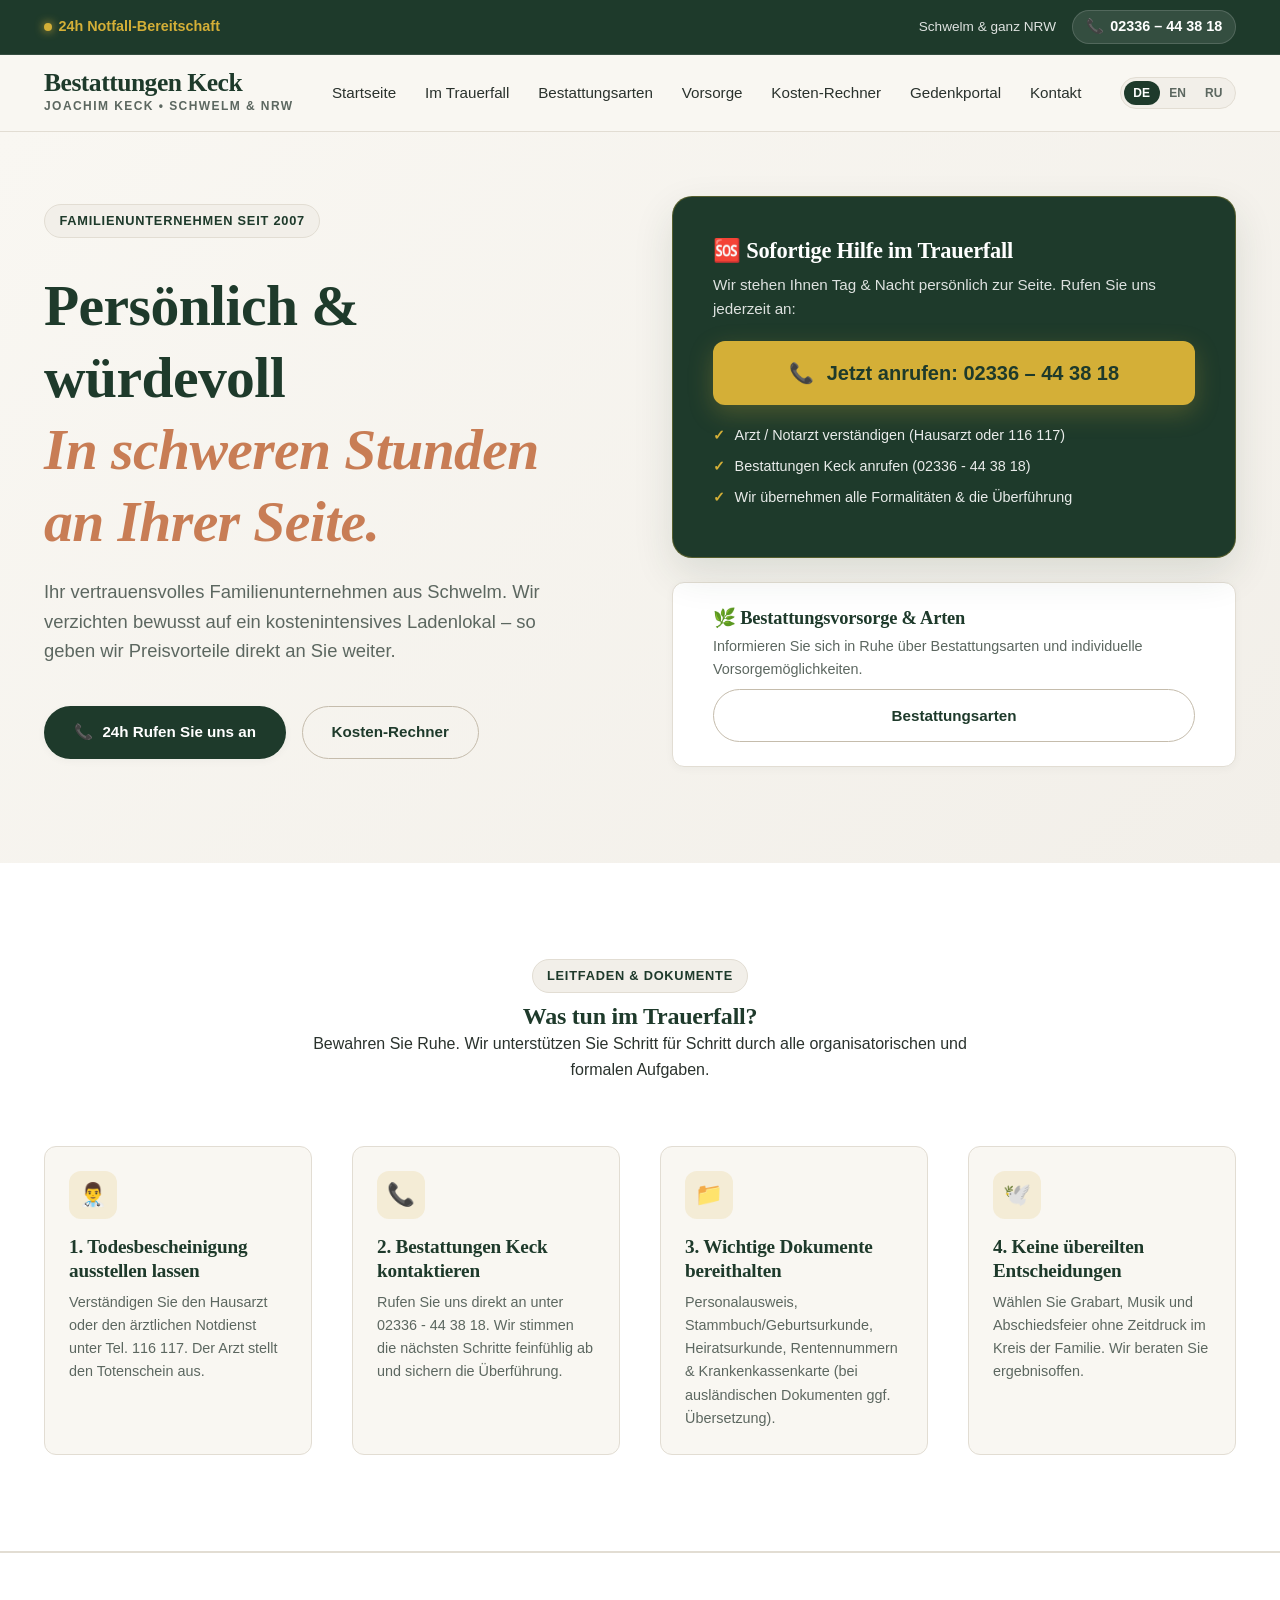
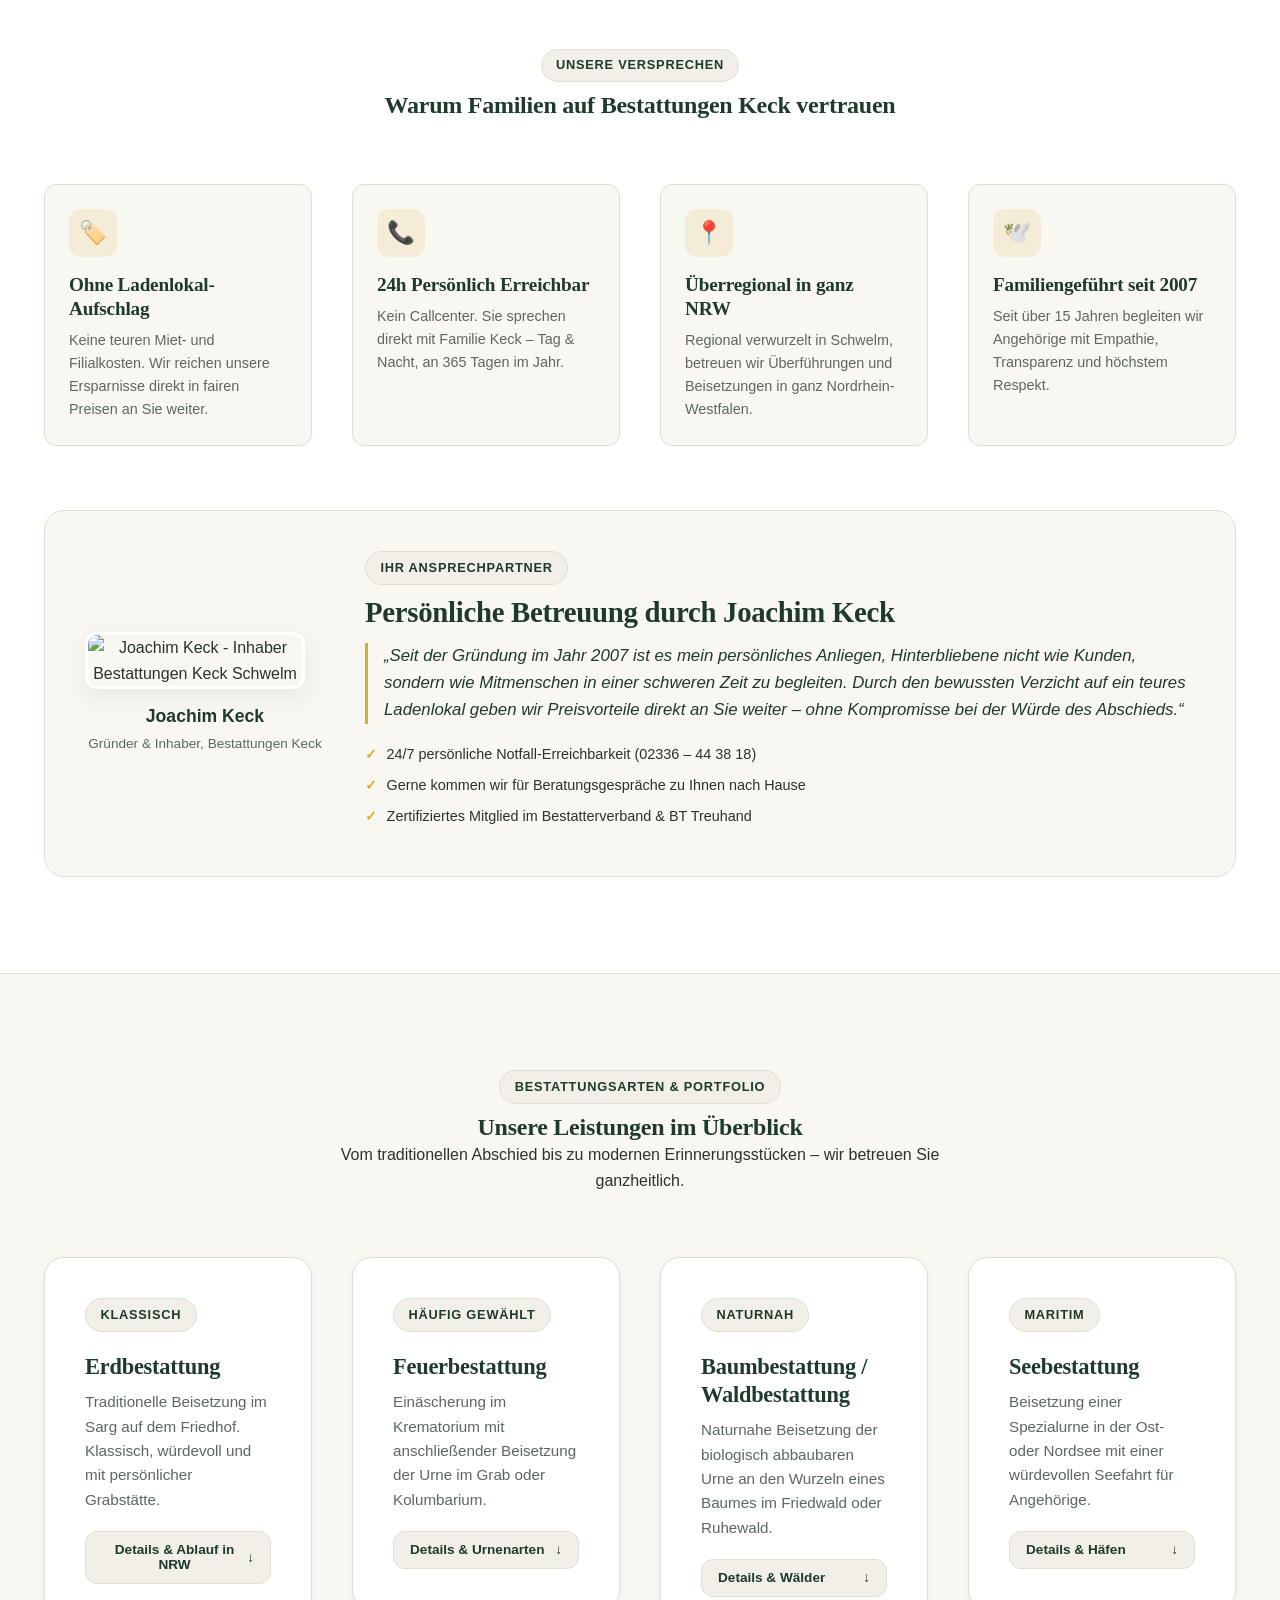
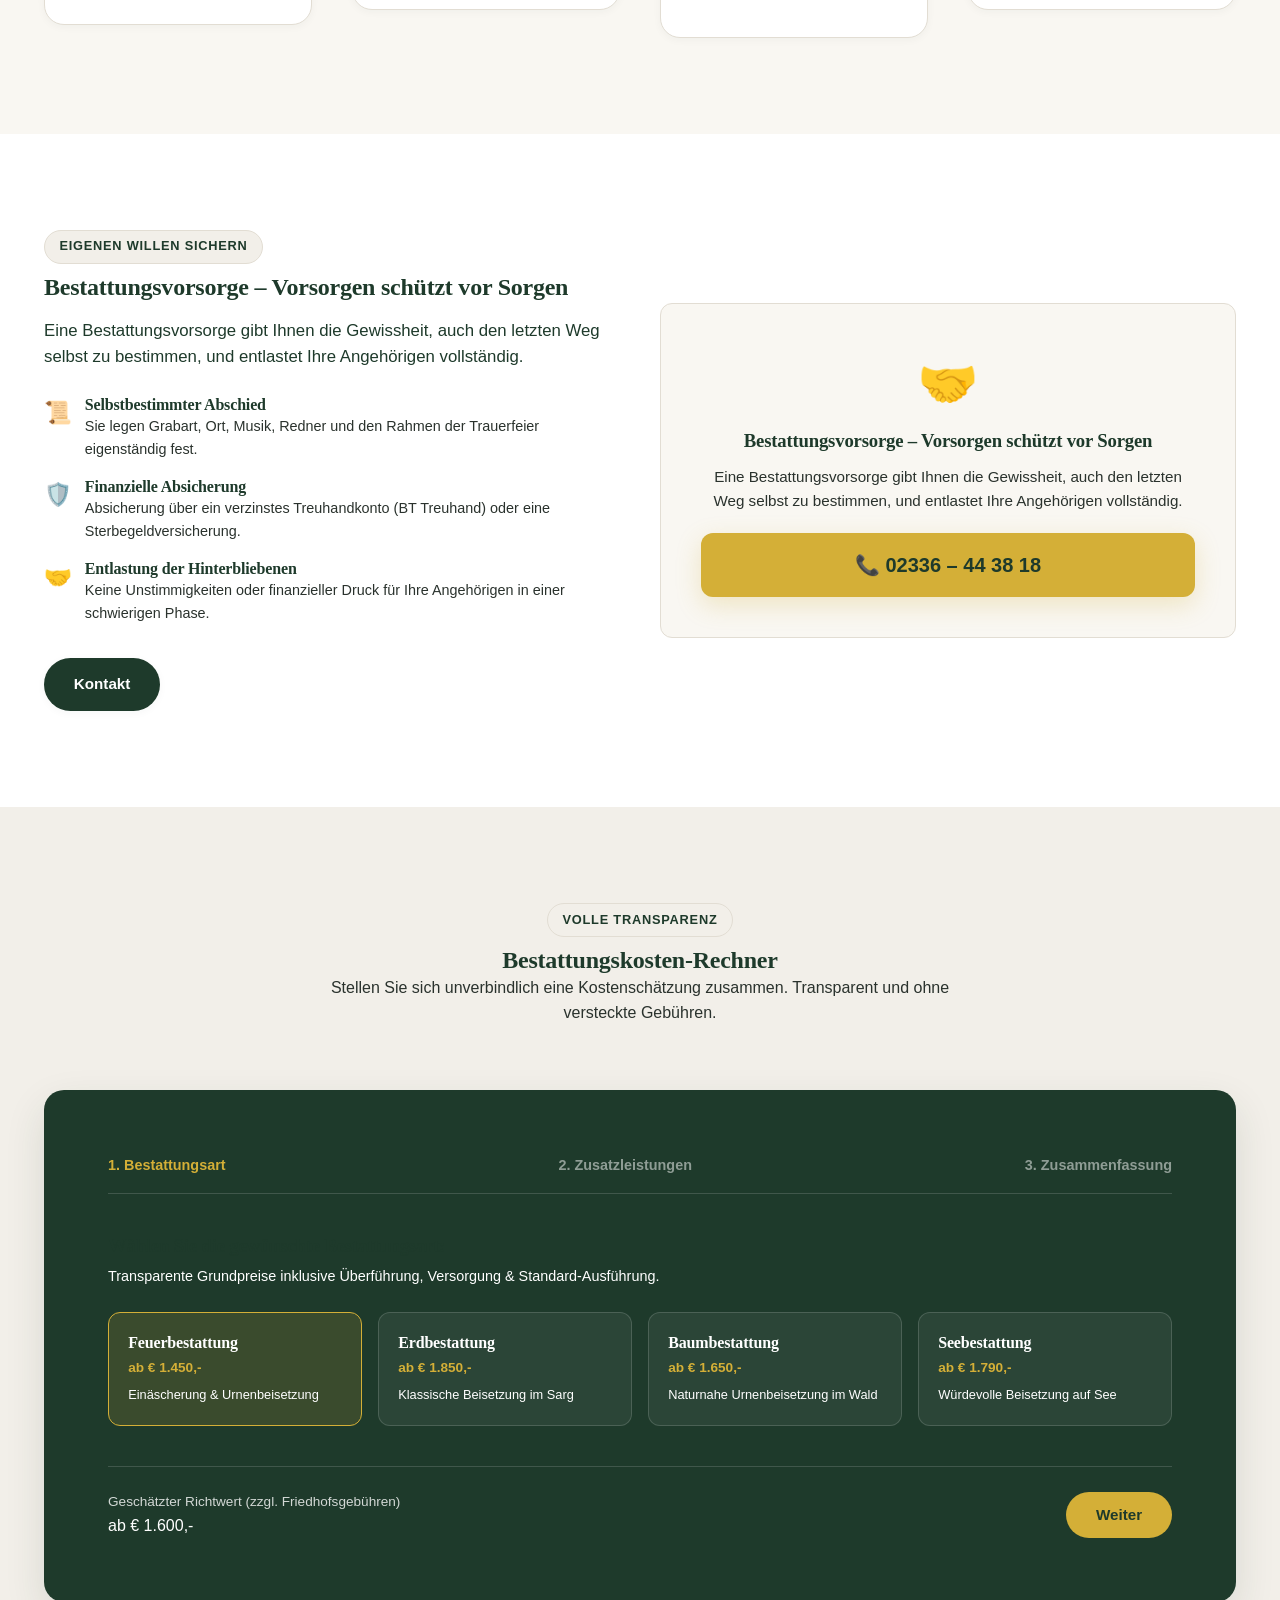
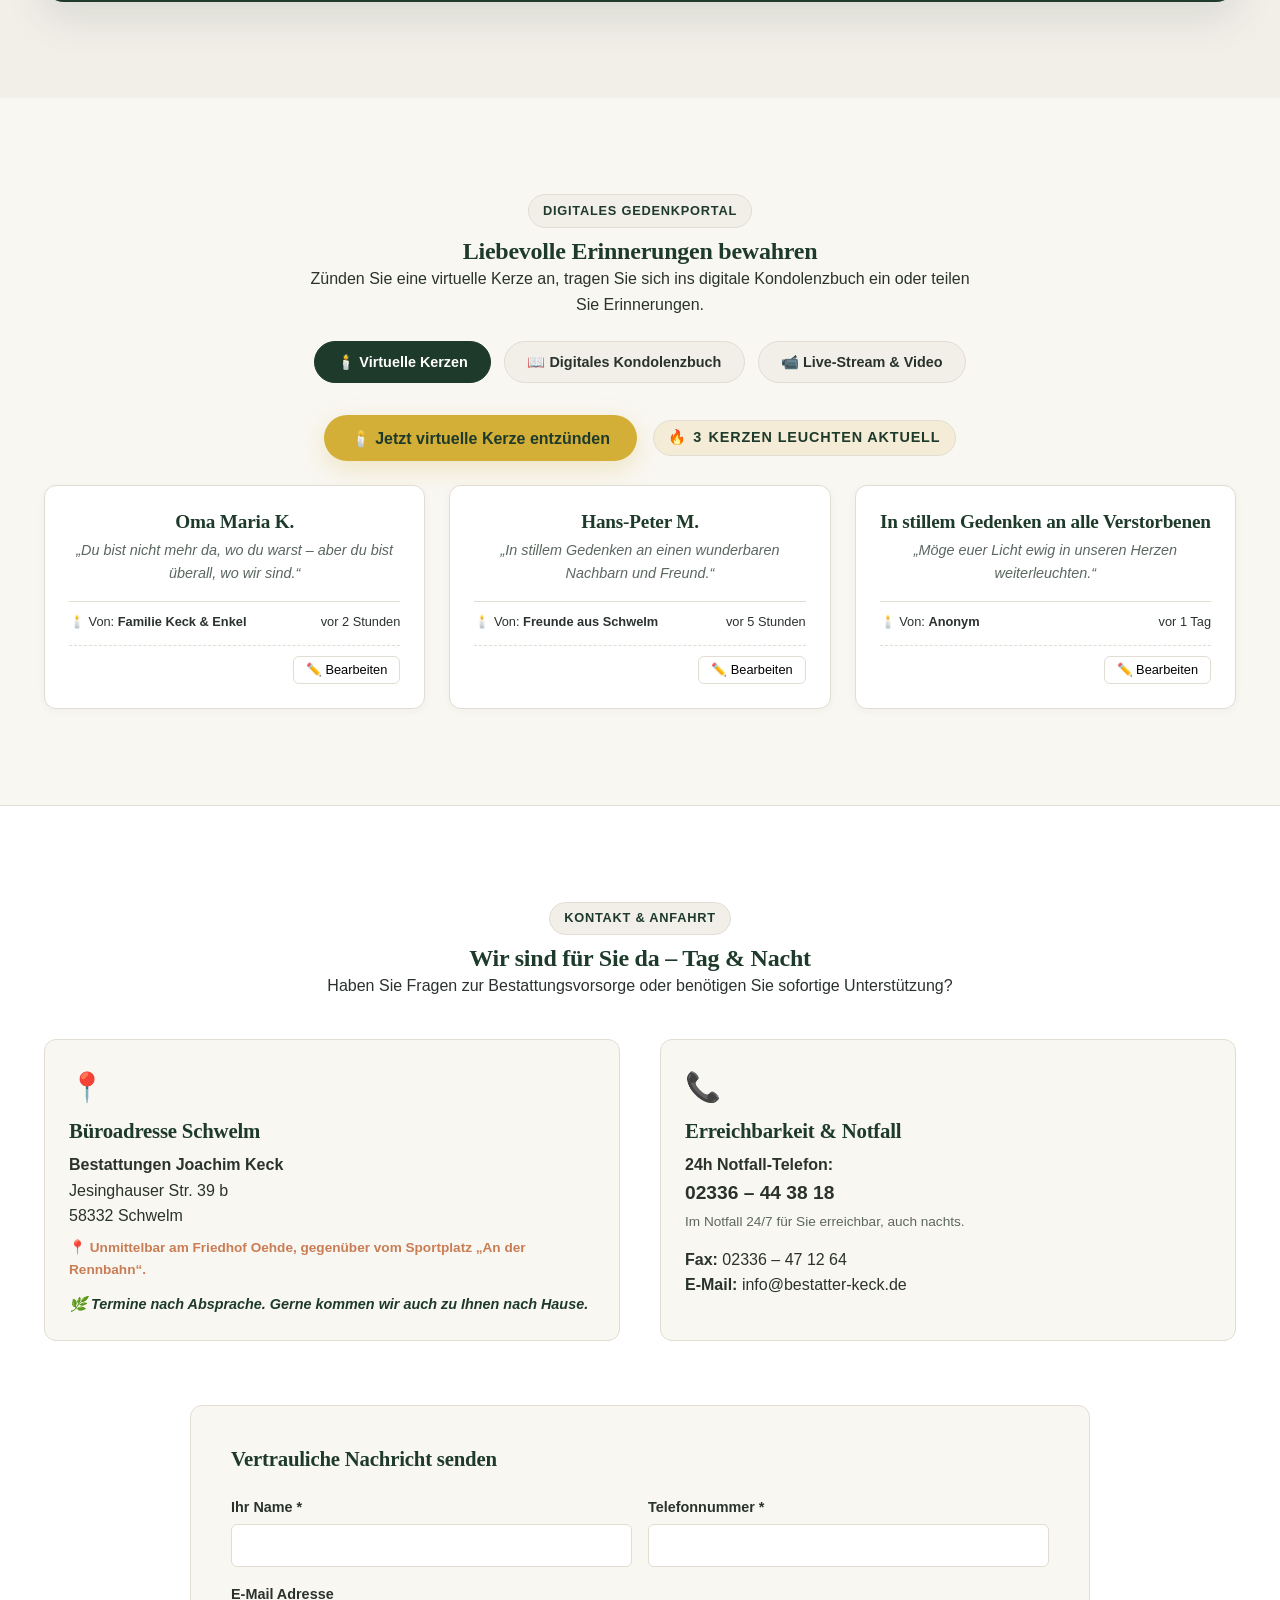
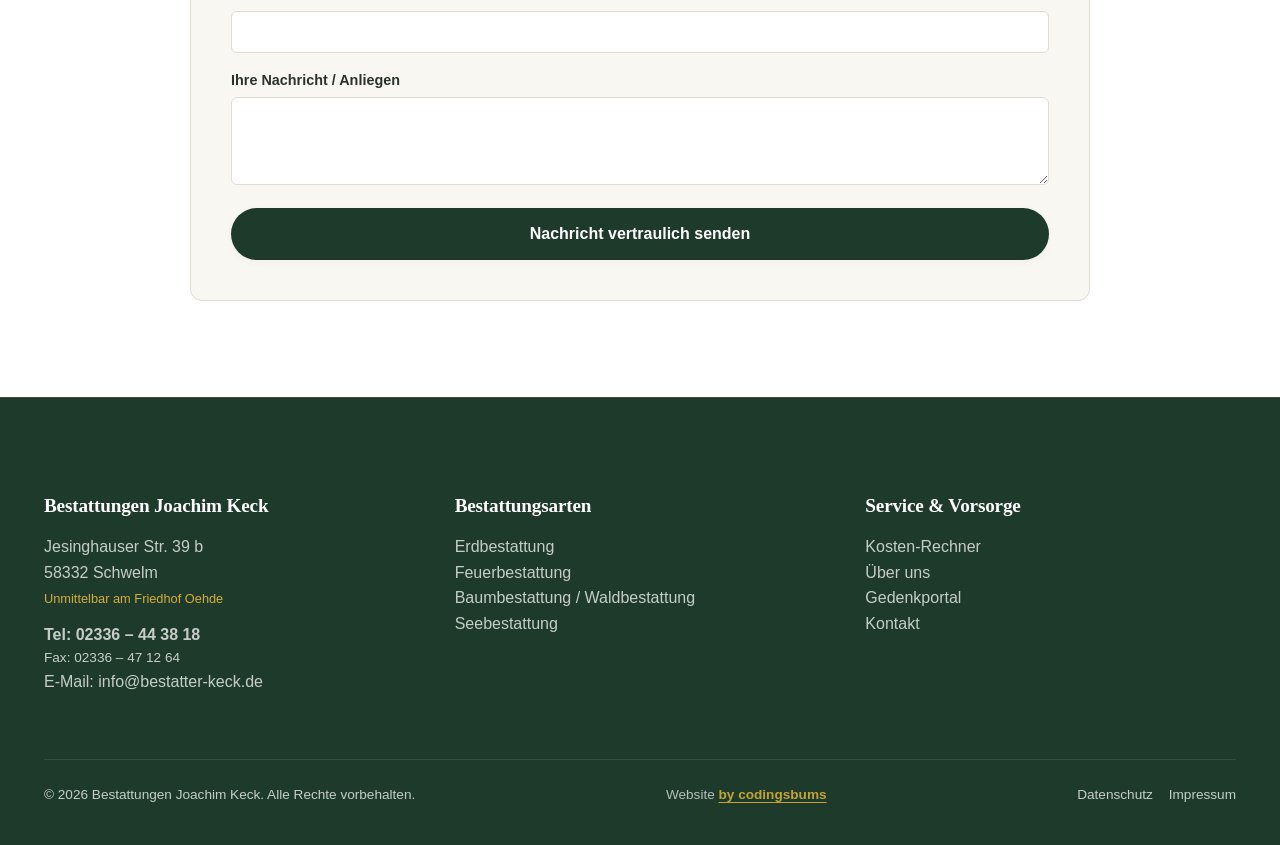
==== index.html @ bcb8ca93 "fix: remove top header Bearbeiten buttons next to active counts" ====
<!DOCTYPE html>
<html lang="de">
<head>
  <meta charset="UTF-8">
  <meta name="viewport" content="width=device-width, initial-scale=1.0">
  <title>Bestattungen Joachim Keck | Schwelm & NRW</title>
  <meta name="description" content="Bestattungen Joachim Keck aus Schwelm. Würdevolle Bestattungen & Vorsorge in ganz NRW – persönlich, transparent und ohne teure Ladenlokal-Aufschläge. 24h Notruf: 02336 - 44 38 18">
  
  <link rel="stylesheet" href="./assets/css/global.css">
  
  <script type="application/ld+json">
  {
    "@context": "https://schema.org",
    "@type": "FuneralHome",
    "name": "Bestattungen Joachim Keck",
    "image": "https://bestatter-keck.de/wp-content/uploads/2023/03/header-bestattungen-keck-trauerweide-01.jpg",
    "@id": "https://bestatter-keck.de",
    "url": "https://bestatter-keck.de",
    "telephone": "02336-443818",
    "faxNumber": "02336-471264",
    "email": "info@bestatter-keck.de",
    "address": {
      "@type": "PostalAddress",
      "streetAddress": "Jesinghauser Str. 39 b",
      "addressLocality": "Schwelm",
      "postalCode": "58332",
      "addressCountry": "DE"
    },
    "openingHoursSpecification": {
      "@type": "OpeningHoursSpecification",
      "dayOfWeek": ["Monday", "Tuesday", "Wednesday", "Thursday", "Friday", "Saturday", "Sunday"],
      "opens": "00:00",
      "closes": "23:59"
    }
  }
  </script>
</head>
<body>

  <!-- Top Emergency Bar -->
  <div class="top-bar">
    <div class="container">
      <div class="emergency-tag" data-i18n="topbar.emergencyTag">24h Notfall-Bereitschaft</div>
      <div style="display: flex; align-items: center; gap: 1rem;">
        <span style="font-size: 0.85rem; opacity: 0.85;" data-i18n="topbar.subtext">Schwelm & ganz NRW</span>
        <a href="tel:+492336443818" class="top-bar-phone">
          📞 <span data-i18n="topbar.phoneLabel">02336 – 44 38 18</span>
        </a>
      </div>
    </div>
  </div>

  <!-- Navigation -->
  <header class="main-nav">
    <div class="container nav-container">
      <a href="#" class="brand-logo">
        <span class="brand-name" data-i18n="nav.brandName">Bestattungen Keck</span>
        <span class="brand-sub" data-i18n="nav.brandSub">Joachim Keck • Schwelm & NRW</span>
      </a>

      <ul class="nav-links">
        <li><a href="#start" data-i18n="nav.home">Startseite</a></li>
        <li><a href="#trauerfall" data-i18n="nav.emergency">Im Trauerfall</a></li>
        <li><a href="#bestattungsarten" data-i18n="nav.services">Bestattungsarten</a></li>
        <li><a href="#vorsorge" data-i18n="nav.preplanning">Vorsorge</a></li>
        <li><a href="#rechner" data-i18n="nav.calculator">Kosten-Rechner</a></li>
        <li><a href="#gedenkportal" data-i18n="nav.memorial">Gedenkportal</a></li>
        <li><a href="#kontakt" data-i18n="nav.contact">Kontakt</a></li>
      </ul>

      <div style="display: flex; align-items: center; gap: 1rem;">
        <div class="lang-switch">
          <button class="lang-btn active" data-lang="de">DE</button>
          <button class="lang-btn" data-lang="en">EN</button>
          <button class="lang-btn" data-lang="ru">RU</button>
        </div>

        <button class="mobile-nav-toggle" id="mobile-nav-toggle" aria-label="Toggle Navigation">
          <span></span>
          <span></span>
          <span></span>
        </button>
      </div>
    </div>
  </header>

  <!-- Hero Section with Dual Cards -->
  <section class="hero-section" id="start">
    <div class="container hero-grid">
      <div class="hero-content">
        <span class="badge" style="margin-bottom: 1rem;" data-i18n="hero.badge">Familienunternehmen seit 2007</span>
        <h1>
          <span data-i18n="hero.titlePrefix">Persönlich & würdevoll</span>
          <span data-i18n="hero.titleAccent">In schweren Stunden an Ihrer Seite.</span>
        </h1>
        <p class="hero-lead" data-i18n="hero.lead">
          Ihr vertrauensvolles Familienunternehmen aus Schwelm. Wir verzichten bewusst auf ein kostenintensives Ladenlokal – so geben wir Preisvorteile direkt an Sie weiter.
        </p>

        <div style="display: flex; gap: 1rem; flex-wrap: wrap;">
          <a href="tel:+492336443818" class="btn btn-primary">
            📞 <span data-i18n="hero.callUs">24h Rufen Sie uns an</span>
          </a>
          <a href="#rechner" class="btn btn-outline" data-i18n="nav.calculator">
            Kosten-Rechner
          </a>
        </div>
      </div>

      <div class="dual-card-container">
        <!-- Urgent Need Card -->
        <div class="card-urgent">
          <h3 data-i18n="hero.urgentTitle">🆘 Sofortige Hilfe im Trauerfall</h3>
          <p data-i18n="hero.urgentDesc">Wir stehen Ihnen Tag & Nacht persönlich zur Seite. Rufen Sie uns jederzeit an:</p>
          <a href="tel:+492336443818" class="phone-cta-button">
            📞 <span data-i18n="hero.urgentCta">Jetzt anrufen: 02336 – 44 38 18</span>
          </a>
          <ul class="checklist">
            <li data-i18n="hero.step1">Arzt / Notarzt verständigen</li>
            <li data-i18n="hero.step2">Bestattungen Keck anrufen (02336 - 44 38 18)</li>
            <li data-i18n="hero.step3">Wir übernehmen die gesamte Abwicklung</li>
          </ul>
        </div>

        <!-- Planning Card -->
        <div class="card-planning">
          <h3 data-i18n="hero.planningTitle">🌿 Bestattungsvorsorge & Arten</h3>
          <p data-i18n="hero.planningDesc">Informieren Sie sich in Ruhe über Bestattungsarten und individuelle Vorsorgemöglichkeiten.</p>
          <a href="#bestattungsarten" class="btn btn-outline" style="margin-top: 0.5rem; width: 100%; justify-content: center;" data-i18n="nav.services">
            Bestattungsarten ansehen →
          </a>
        </div>
      </div>
    </div>
  </section>

  <!-- Trauerfall Leitfaden Section ("Was tun im Trauerfall?") -->
  <section class="section-padding" id="trauerfall" style="background-color: var(--color-bg-surface); border-bottom: 1px solid var(--color-border);">
    <div class="container">
      <div style="text-align: center; max-width: 680px; margin-inline: auto;">
        <span class="badge" data-i18n="guide.badge">Leitfaden & Dokumente</span>
        <h2 data-i18n="guide.title" style="margin-top: 0.5rem;">Was tun im Trauerfall?</h2>
        <p data-i18n="guide.lead">Bewahren Sie Ruhe. Wir unterstützen Sie Schritt für Schritt durch alle organisatorischen und formalen Aufgaben.</p>
      </div>

      <div class="usp-grid" style="grid-template-columns: repeat(auto-fit, minmax(250px, 1fr));">
        <div class="usp-card">
          <div class="usp-icon">👨‍⚕️</div>
          <h3 data-i18n="guide.step1Title">1. Todesbescheinigung ausstellen lassen</h3>
          <p data-i18n="guide.step1Text">Verständigen Sie den Hausarzt oder den ärztlichen Notdienst unter Tel. 116 117. Der Arzt stellt den Totenschein aus.</p>
        </div>

        <div class="usp-card">
          <div class="usp-icon">📞</div>
          <h3 data-i18n="guide.step2Title">2. Bestattungen Keck kontaktieren</h3>
          <p data-i18n="guide.step2Text">Rufen Sie uns direkt an unter 02336 - 44 38 18. Wir stimmen die nächsten Schritte feinfühlig ab und sichern die Überführung.</p>
        </div>

        <div class="usp-card">
          <div class="usp-icon">📁</div>
          <h3 data-i18n="guide.step3Title">3. Wichtige Dokumente bereithalten</h3>
          <p data-i18n="guide.step3Text">Personalausweis, Stammbuch/Geburtsurkunde, Heiratsurkunde, Rentennummern & Krankenkassenkarte (bei ausländischen Dokumenten ggf. Übersetzung).</p>
        </div>

        <div class="usp-card">
          <div class="usp-icon">🕊️</div>
          <h3 data-i18n="guide.step4Title">4. Keine übereilten Entscheidungen</h3>
          <p data-i18n="guide.step4Text">Wählen Sie Grabart, Musik und Abschiedsfeier ohne Zeitdruck im Kreis der Familie. Wir beraten Sie ergebnisoffen.</p>
        </div>
      </div>
    </div>
  </section>

  <!-- USP Feature Section -->
  <section class="section-padding usp-section" id="vorteile">
    <div class="container">
      <div style="text-align: center; max-width: 680px; margin-inline: auto;">
        <span class="badge" data-i18n="usp.badge">Unsere Versprechen</span>
        <h2 data-i18n="usp.title" style="margin-top: 0.5rem;">Warum Familien auf Bestattungen Keck vertrauen</h2>
      </div>

      <div class="usp-grid">
        <div class="usp-card">
          <div class="usp-icon">🏷️</div>
          <h3 data-i18n="usp.card1Title">Ohne Ladenlokal-Aufschlag</h3>
          <p data-i18n="usp.card1Desc">Keine teuren Miet- und Filialkosten. Wir reichen unsere Ersparnisse direkt in fairen Preisen an Sie weiter.</p>
        </div>

        <div class="usp-card">
          <div class="usp-icon">📞</div>
          <h3 data-i18n="usp.card2Title">24h Persönlich Erreichbar</h3>
          <p data-i18n="usp.card2Desc">Kein Callcenter. Sie sprechen direkt mit Familie Keck – Tag & Nacht, an 365 Tagen im Jahr.</p>
        </div>

        <div class="usp-card">
          <div class="usp-icon">📍</div>
          <h3 data-i18n="usp.card3Title">Überregional in ganz NRW</h3>
          <p data-i18n="usp.card3Desc">Regional verwurzelt in Schwelm, betreuen wir Überführungen und Beisetzungen in ganz Nordrhein-Westfalen.</p>
        </div>

        <div class="usp-card">
          <div class="usp-icon">🕊️</div>
          <h3 data-i18n="usp.card4Title">Familiengeführt seit 2007</h3>
          <p data-i18n="usp.card4Desc">Seit über 15 Jahren begleiten wir Angehörige mit Empathie, Transparenz und höchstem Respekt.</p>
        </div>
      </div>

      <!-- Joachim Keck Owner Card -->
      <div style="margin-top: var(--space-xl); background: var(--color-bg-main); border: 1px solid var(--color-border); border-radius: var(--radius-lg); padding: var(--space-lg); display: grid; grid-template-columns: 240px 1fr; gap: var(--space-lg); align-items: center;" class="owner-card-responsive">
        <div style="text-align: center;">
          <img src="https://bestatter-keck.de/wp-content/uploads/2023/03/portrait-joachim-keck-01.jpg" alt="Joachim Keck - Inhaber Bestattungen Keck Schwelm" style="width: 100%; max-width: 220px; border-radius: var(--radius-md); box-shadow: var(--shadow-md); border: 3px solid #FFFFFF;">
          <div style="margin-top: 0.8rem;">
            <strong style="display: block; font-size: 1.1rem; color: var(--color-primary-dark);" data-i18n="owner.name">Joachim Keck</strong>
            <span style="font-size: 0.85rem; color: var(--color-text-muted);" data-i18n="owner.role">Gründer & Inhaber</span>
          </div>
        </div>

        <div>
          <span class="badge" data-i18n="owner.badge" style="margin-bottom: 0.6rem;">Ihr Ansprechpartner</span>
          <h3 data-i18n="owner.title" style="margin-bottom: 0.8rem; font-size: 1.8rem;">Persönliche Betreuung durch Joachim Keck</h3>
          <p style="font-size: 1.05rem; font-style: italic; color: var(--color-primary-dark); line-height: 1.6; margin-bottom: 1.2rem; border-left: 3px solid var(--color-accent); padding-left: 1rem;" data-i18n="owner.quote">
            „Seit der Gründung im Jahr 2007 ist es mein persönliches Anliegen, Hinterbliebene nicht wie Kunden, sondern wie Mitmenschen in einer schweren Zeit zu begleiten. Durch den bewussten Verzicht auf ein teures Ladenlokal geben wir Preisvorteile direkt an Sie weiter – ohne Kompromisse bei der Würde des Abschieds.“
          </p>

          <ul class="checklist" style="color: var(--color-text-main);">
            <li data-i18n="owner.bullet1" style="color: var(--color-text-main);">24/7 persönliche Notfall-Erreichbarkeit (02336 – 44 38 18)</li>
            <li data-i18n="owner.bullet2" style="color: var(--color-text-main);">Gerne kommen wir für Beratungsgespräche zu Ihnen nach Hause</li>
            <li data-i18n="owner.bullet3" style="color: var(--color-text-main);">Zertifiziertes Mitglied im Bestatterverband & BT Treuhand</li>
          </ul>
        </div>
      </div>
    </div>
  </section>

  <!-- Service & Burial Types Grid with Expandable Accordions -->
  <section class="section-padding" id="bestattungsarten">
    <div class="container burial-container">
      <div style="text-align: center; max-width: 680px; margin-inline: auto;">
        <span class="badge" data-i18n="services.badge">Bestattungsarten</span>
        <h2 data-i18n="services.title" style="margin-top: 0.5rem;">Individuelle Wege des Abschieds</h2>
        <p data-i18n="services.lead">Jeder Mensch ist einzigartig. Wir beraten Sie einfühlsam zu allen Formaten der Beisetzung.</p>
      </div>

      <div class="burial-grid">
        <!-- 1. Erdbestattung -->
        <div class="burial-card">
          <div class="burial-card-body">
            <span class="badge" style="align-self: flex-start; margin-bottom: 0.8rem;" data-i18n="services.badgeEarth">Klassisch</span>
            <h3 data-i18n="services.earthTitle">Erdbestattung</h3>
            <p data-i18n="services.earthDesc">Traditionelle Beisetzung im Sarg auf dem Friedhof. Klassisch, würdevoll und mit persönlicher Grabstätte.</p>

            <button class="toggle-detail-btn" data-target="drawer-earth">
              <span data-i18n="services.earthBtn">Details & Ablauf in NRW</span>
              <span class="arrow-icon">↓</span>
            </button>

            <div class="burial-detail-drawer" id="drawer-earth">
              <ul>
                <li data-i18n="services.earthDetail1"><strong>Bestattungsfrist in NRW:</strong> Gesetzlich innerhalb von 8 Tagen nach dem Todesfall.</li>
                <li data-i18n="services.earthDetail2"><strong>Grabarten:</strong> Wahlgrab (freie Wahl & Verlängerung möglich) oder Reihengrab.</li>
                <li data-i18n="services.earthDetail3"><strong>Ortswahl:</strong> Meist am Wohnsitz; Friedhofswahl in Schwelm & ganz NRW möglich.</li>
                <li data-i18n="services.earthDetail4"><strong>Bedeutung:</strong> Physischer Ort der Trauer für Angehörige zur Bepflanzung & Nähe.</li>
              </ul>
            </div>
          </div>
        </div>

        <!-- 2. Feuerbestattung -->
        <div class="burial-card">
          <div class="burial-card-body">
            <span class="badge" style="align-self: flex-start; margin-bottom: 0.8rem;" data-i18n="services.badgeFire">Häufig gewählt</span>
            <h3 data-i18n="services.fireTitle">Feuerbestattung</h3>
            <p data-i18n="services.fireDesc">Einäscherung im Krematorium mit anschließender Beisetzung der Urne im Grab oder Kolumbarium.</p>

            <button class="toggle-detail-btn" data-target="drawer-fire">
              <span data-i18n="services.fireBtn">Details & Urnenarten</span>
              <span class="arrow-icon">↓</span>
            </button>

            <div class="burial-detail-drawer" id="drawer-fire">
              <ul>
                <li data-i18n="services.fireDetail1"><strong>Ablauf:</strong> Einäscherung im Sarg mit oder ohne vorherige Trauerfeier.</li>
                <li data-i18n="services.fireDetail2"><strong>Urnenplatzierung:</strong> Urnen-Reihengrab, Familiengrab, Kolumbarium (Mauernische) oder anonymes Urnenfeld.</li>
                <li data-i18n="services.fireDetail3"><strong>Spartipp:</strong> Urnengemeinschaftsgräber mit Namensstele (z.B. Hamm/Lünen ab € 299,- Friedhofskosten).</li>
                <li data-i18n="services.fireDetail4"><strong>Zeitrahmen:</strong> Bietet Angehörigen mehr Ruhe für die Vorbereitung der Feierlichkeit.</li>
              </ul>
            </div>
          </div>
        </div>

        <!-- 3. Baumbestattung -->
        <div class="burial-card">
          <div class="burial-card-body">
            <span class="badge" style="align-self: flex-start; margin-bottom: 0.8rem;" data-i18n="services.badgeTree">Naturnah</span>
            <h3 data-i18n="services.treeTitle">Baumbestattung / Waldbestattung</h3>
            <p data-i18n="services.treeDesc">Naturnahe Beisetzung der biologisch abbaubaren Urne an den Wurzeln eines Baumes im Friedwald oder Ruhewald.</p>

            <button class="toggle-detail-btn" data-target="drawer-tree">
              <span data-i18n="services.treeBtn">Details & Wälder</span>
              <span class="arrow-icon">↓</span>
            </button>

            <div class="burial-detail-drawer" id="drawer-tree">
              <ul>
                <li data-i18n="services.treeDetail1"><strong>Pflegefrei:</strong> Die Natur übernimmt die Grabpflege im Wandel der Jahreszeiten.</li>
                <li data-i18n="services.treeDetail2"><strong>Biologisch abbaubar:</strong> Ausschließlich zertifizierte Öko-Urnen zugelassen.</li>
                <li data-i18n="services.treeDetail3"><strong>Partnerwälder & Orte:</strong> FriedWald, RuheForst, Trostwald Odenthal & Macpela Waldesrast.</li>
                <li data-i18n="services.treeDetail4"><strong>Symbolik:</strong> Ein tröstliches Zeichen des ewigen Kreislaufs des Lebens.</li>
              </ul>
            </div>
          </div>
        </div>

        <!-- 4. Seebestattung -->
        <div class="burial-card">
          <div class="burial-card-body">
            <span class="badge" style="align-self: flex-start; margin-bottom: 0.8rem;" data-i18n="services.badgeSea">Maritim</span>
            <h3 data-i18n="services.seaTitle">Seebestattung</h3>
            <p data-i18n="services.seaDesc">Beisetzung einer Spezialurne in der Ost- oder Nordsee mit einer würdevollen Seefahrt für Angehörige.</p>

            <button class="toggle-detail-btn" data-target="drawer-sea">
              <span data-i18n="services.seaBtn">Details & Häfen</span>
              <span class="arrow-icon">↓</span>
            </button>

            <div class="burial-detail-drawer" id="drawer-sea">
              <ul>
                <li data-i18n="services.seaDetail1"><strong>Nautischer Ablauf:</strong> Beisetzung der wasserlöslichen Urne durch den Kapitän nach Seemannstradition.</li>
                <li data-i18n="services.seaDetail2"><strong>Häfen Nord- & Ostsee:</strong> Hooksiel, Juist, Norderney, Timmendorfer Strand, Niendorf sowie Scheveningen.</li>
                <li data-i18n="services.seaDetail3"><strong>Seekarte:</strong> Angehörige erhalten einen Auszug der Seekarte mit den exakten nautischen Koordinaten.</li>
                <li data-i18n="services.seaDetail4"><strong>Optionen:</strong> Stille Beisetzung oder mit Begleitung der Familie an Bord.</li>
              </ul>
            </div>
          </div>
        </div>
      </div>
    </div>
  </section>

  <!-- Bestattungsvorsorge Section ("Vorsorgen schützt vor Sorgen") -->
  <section class="section-padding" id="vorsorge" style="background-color: var(--color-bg-surface);">
    <div class="container">
      <div class="vorsorge-grid">
        <div>
          <span class="badge" data-i18n="preplanning.badge">Eigenen Willen sichern</span>
          <h2 data-i18n="preplanning.title" style="margin-block: 0.5rem 1rem;">Bestattungsvorsorge – Vorsorgen schützt vor Sorgen</h2>
          <p data-i18n="preplanning.lead" style="font-size: 1.05rem; font-weight: 500; color: var(--color-primary-dark);">
            Eine Bestattungsvorsorge gibt Ihnen die Gewissheit, auch den letzten Weg selbst zu bestimmen, und entlastet Ihre Angehörigen vollständig.
          </p>

          <div style="display: flex; flex-direction: column; gap: 1rem; margin-top: 1.5rem;">
            <div style="display: flex; gap: 0.8rem; align-items: flex-start;">
              <div style="font-size: 1.4rem;">📜</div>
              <div>
                <h4 data-i18n="preplanning.benefit1Title">Selbstbestimmter Abschied</h4>
                <p data-i18n="preplanning.benefit1Text" style="font-size: 0.9rem;">Sie legen Grabart, Ort, Musik, Redner und den Rahmen der Trauerfeier eigenständig fest.</p>
              </div>
            </div>

            <div style="display: flex; gap: 0.8rem; align-items: flex-start;">
              <div style="font-size: 1.4rem;">🛡️</div>
              <div>
                <h4 data-i18n="preplanning.benefit2Title">Finanzielle Absicherung</h4>
                <p data-i18n="preplanning.benefit2Text" style="font-size: 0.9rem;">Absicherung über ein verzinstes Treuhandkonto (BT Treuhand) oder eine Sterbegeldversicherung.</p>
              </div>
            </div>

            <div style="display: flex; gap: 0.8rem; align-items: flex-start;">
              <div style="font-size: 1.4rem;">🤝</div>
              <div>
                <h4 data-i18n="preplanning.benefit3Title">Entlastung der Hinterbliebenen</h4>
                <p data-i18n="preplanning.benefit3Text" style="font-size: 0.9rem;">Keine Unstimmigkeiten oder finanzieller Druck für Ihre Angehörigen in einer schwierigen Phase.</p>
              </div>
            </div>
          </div>

          <div style="margin-top: 2rem;">
            <a href="#kontakt" class="btn btn-primary" data-i18n="nav.contact">Vorsorge-Beratung anfordern</a>
          </div>
        </div>

        <div style="background: var(--color-bg-main); padding: var(--space-lg); border-radius: var(--radius-md); border: 1px solid var(--color-border); text-align: center;">
          <div style="font-size: 3rem; margin-bottom: 0.5rem;">🤝</div>
          <h3 data-i18n="preplanning.title">Persönliches Vorsorgegespräch</h3>
          <p style="margin-block: 0.8rem 1.2rem; font-size: 0.95rem;" data-i18n="preplanning.lead">
            Wir beraten Sie unverbindlich bei uns oder bei Ihnen zu Hause. Gemeinsam halten wir alle Ihre Wünsche in einem rechtssicheren Vorsorgevertrag fest.
          </p>
          <a href="tel:+492336443818" class="phone-cta-button">
            📞 02336 – 44 38 18
          </a>
        </div>
      </div>
    </div>
  </section>

  <!-- Interactive Calculator Section -->
  <section class="section-padding" id="rechner" style="background-color: var(--color-bg-alt);">
    <div class="container">
      <div style="text-align: center; max-width: 680px; margin-inline: auto;">
        <span class="badge" data-i18n="calculator.badge">Volle Transparenz</span>
        <h2 data-i18n="calculator.title" style="margin-top: 0.5rem;">Bestattungskosten-Rechner</h2>
        <p data-i18n="calculator.lead">Stellen Sie sich unverbindlich eine Kostenschätzung zusammen. Transparent und ohne versteckte Gebühren.</p>
      </div>

      <div id="cost-calculator">
        <!-- Rendered by calculator.js -->
      </div>
    </div>
  </section>

  <!-- Digital Memorial Portal & Tabbed Gedenkportal Section -->
  <section class="section-padding" id="gedenkportal">
    <div class="container">
      <div style="text-align: center; max-width: 680px; margin-inline: auto;">
        <span class="badge" data-i18n="memorial.badge">Digitales Gedenkportal</span>
        <h2 data-i18n="memorial.title" style="margin-top: 0.5rem;">Liebevolle Erinnerungen bewahren</h2>
        <p data-i18n="memorial.lead">Zünden Sie eine virtuelle Kerze an, tragen Sie sich ins digitale Kondolenzbuch ein oder teilen Sie Erinnerungen.</p>

        <!-- Tabs Navigation -->
        <div class="gedenk-tabs">
          <button class="gedenk-tab-btn active" data-tab="tab-candles" data-i18n="memorial.tabCandles">🕯️ Virtuelle Kerzen</button>
          <button class="gedenk-tab-btn" data-tab="tab-condolence" data-i18n="memorial.tabCondolence">📖 Digitales Kondolenzbuch</button>
          <button class="gedenk-tab-btn" data-tab="tab-livestream" data-i18n="memorial.tabLivestream">📹 Live-Stream & Video</button>
        </div>
      </div>

      <!-- Tab 1: Virtuelle Kerzenwand -->
      <div class="gedenk-tab-content active" id="tab-candles">
        <div style="margin-bottom: 1.5rem; text-align: center; display: flex; gap: 1rem; justify-content: center; align-items: center; flex-wrap: wrap;">
          <button id="open-candle-modal" class="btn btn-accent" style="font-size: 1rem; padding: 0.8rem 1.6rem; box-shadow: var(--shadow-gold);" data-i18n="memorial.btnLightCandle">
            🕯️ Jetzt virtuelle Kerze entzünden
          </button>
          <span class="badge" style="background: var(--color-accent-soft); color: var(--color-primary-dark); font-size: 0.9rem;">
            🔥 <span id="candle-count-num">3</span> <span data-i18n="memorial.candlesActive">Kerzen leuchten aktuell</span>
          </span>
        </div>

        <div class="tribute-grid" id="candle-wall">
          <!-- Dynamic candle cards rendered here -->
        </div>
      </div>

      <!-- Tab 2: Digitales Kondolenzbuch -->
      <div class="gedenk-tab-content" id="tab-condolence">
        <div style="margin-bottom: 1.5rem; text-align: center; display: flex; gap: 1rem; justify-content: center; align-items: center; flex-wrap: wrap;">
          <button id="open-kondolenz-modal" class="btn btn-primary" style="font-size: 1rem; padding: 0.8rem 1.6rem;" data-i18n="memorial.btnWriteCondolence">
            ✍️ Kondolenzbucheintrag verfassen
          </button>
          <span class="badge" style="font-size: 0.9rem;">
            📖 <span id="kondolenz-count-num">2</span> <span data-i18n="memorial.entriesCount">Einträge im Buch</span>
          </span>
        </div>

        <div id="kondolenz-list" style="max-width: 800px; margin-inline: auto;">
          <!-- Rendered by app.js -->
        </div>
      </div>

      <!-- Tab 3: Live-Stream Info -->
      <div class="gedenk-tab-content" id="tab-livestream">
        <div style="max-width: 720px; margin-inline: auto; background: var(--color-bg-surface); padding: var(--space-lg); border-radius: var(--radius-md); border: 1px solid var(--color-border); text-align: center;">
          <div style="font-size: 2.5rem; margin-bottom: 0.5rem;">📹</div>
          <h3 data-i18n="memorial.tabLivestream">Privater Live-Stream & Trauerfeier-Video</h3>
          <p style="margin-block: 0.8rem 1.2rem;">
            Für Verwandte und Freunde, die aus gesundheitlichen Gründen oder großer Entfernung nicht persönlich an der Trauerfeier teilnehmen können, bieten wir eine geschützte Live-Übertragung an.
          </p>
          <div style="display: flex; gap: 1rem; justify-content: center; flex-wrap: wrap;">
            <a href="#kontakt" class="btn btn-outline" data-i18n="nav.contact">Zugangscode anfordern</a>
            <a href="#kontakt" class="btn btn-primary" data-i18n="nav.contact">Beratung vereinbaren</a>
          </div>
        </div>
      </div>

    </div>
  </section>

  <!-- Modal 1: Lighting Candle -->
  <div class="modal-overlay" id="candle-modal">
    <div class="modal-card">
      <div style="display: flex; justify-content: space-between; align-items: center; margin-bottom: 1rem;">
        <h3 style="display: flex; align-items: center; gap: 0.5rem;" data-i18n="modalCandle.title">
          🕯️ Virtuelle Gedenkkerze entzünden
        </h3>
        <button id="close-candle-modal" style="background: none; border: none; font-size: 1.5rem; cursor: pointer; color: var(--color-text-muted);">&times;</button>
      </div>

      <p style="font-size: 0.9rem; margin-bottom: 1.2rem;" data-i18n="modalCandle.desc">
        Setzen Sie ein leuchtendes Zeichen der Erinnerung und Trostes. Ihre Kerze brennt fortan auf dieser Gedenkseite.
      </p>

      <form id="candle-form" style="display: flex; flex-direction: column; gap: 1rem;">
        <div>
          <label style="display: block; font-size: 0.85rem; font-weight: 600; margin-bottom: 0.3rem;" data-i18n="modalCandle.labelDeceased">Gedenken an (Name des/der Verstorbenen) *</label>
          <input type="text" id="deceased-name" required data-i18n="modalCandle.phDeceased" placeholder="z.B. Oma Maria, Hans M., oder In stillem Gedenken" style="width: 100%; padding: 0.75rem; border-radius: var(--radius-sm); border: 1px solid var(--color-border); font-family: inherit;">
        </div>

        <div>
          <label style="display: block; font-size: 0.85rem; font-weight: 600; margin-bottom: 0.3rem;" data-i18n="modalCandle.labelAuthor">Ihr Name / Anonym *</label>
          <input type="text" id="author-name" required data-i18n="modalCandle.phAuthor" placeholder="z.B. Familie Weber, Markus, oder Anonym" style="width: 100%; padding: 0.75rem; border-radius: var(--radius-sm); border: 1px solid var(--color-border); font-family: inherit;">
        </div>

        <div>
          <label style="display: block; font-size: 0.85rem; font-weight: 600; margin-bottom: 0.3rem;" data-i18n="modalCandle.labelMessage">Persönliche Gedenkzeile / Kondolenzspruch *</label>
          <textarea id="candle-message" rows="3" required data-i18n="modalCandle.phMessage" placeholder="„Du bist nicht mehr da, wo du warst – aber du bist überall, wo wir sind.“" style="width: 100%; padding: 0.75rem; border-radius: var(--radius-sm); border: 1px solid var(--color-border); font-family: inherit;"></textarea>
        </div>

        <button type="submit" class="btn btn-accent" style="justify-content: center; padding: 0.9rem; font-size: 1rem; margin-top: 0.5rem;" data-i18n="modalCandle.submitBtn">
          🔥 Kerze jetzt entzünden
        </button>
      </form>
    </div>
  </div>

  <!-- Modal 2: Digitales Kondolenzbuch Eintrag -->
  <div class="modal-overlay" id="kondolenz-modal">
    <div class="modal-card">
      <div style="display: flex; justify-content: space-between; align-items: center; margin-bottom: 1rem;">
        <h3 style="display: flex; align-items: center; gap: 0.5rem;" data-i18n="modalCondolence.title">
          📖 Ins Kondolenzbuch eintragen
        </h3>
        <button id="close-kondolenz-modal" style="background: none; border: none; font-size: 1.5rem; cursor: pointer; color: var(--color-text-muted);">&times;</button>
      </div>

      <p style="font-size: 0.9rem; margin-bottom: 1.2rem;" data-i18n="modalCondolence.desc">
        Drücken Sie den Hinterbliebenen Ihr tiefstes Mitgefühl aus. Ihr Eintrag wird würdevoll im digitalen Kondolenzbuch gespeichert.
      </p>

      <form id="kondolenz-form" style="display: flex; flex-direction: column; gap: 1rem;">
        <div>
          <label style="display: block; font-size: 0.85rem; font-weight: 600; margin-bottom: 0.3rem;" data-i18n="modalCondolence.labelDeceased">In Gedenken an *</label>
          <input type="text" id="k-deceased" required data-i18n="modalCondolence.phDeceased" placeholder="Name des/der Verstorbenen" style="width: 100%; padding: 0.75rem; border-radius: var(--radius-sm); border: 1px solid var(--color-border); font-family: inherit;">
        </div>

        <div>
          <label style="display: block; font-size: 0.85rem; font-weight: 600; margin-bottom: 0.3rem;" data-i18n="modalCondolence.labelAuthor">Ihr Name / Ihre Familie *</label>
          <input type="text" id="k-author" required data-i18n="modalCondolence.phAuthor" placeholder="Ihr vollständiger Name" style="width: 100%; padding: 0.75rem; border-radius: var(--radius-sm); border: 1px solid var(--color-border); font-family: inherit;">
        </div>

        <div>
          <label style="display: block; font-size: 0.85rem; font-weight: 600; margin-bottom: 0.3rem;" data-i18n="modalCondolence.labelMessage">Kondolenztext / Trostworte *</label>
          <textarea id="k-message" rows="4" required data-i18n="modalCondolence.phMessage" placeholder="Schreiben Sie hier Ihre persönlichen Worte der Anteilnahme..." style="width: 100%; padding: 0.75rem; border-radius: var(--radius-sm); border: 1px solid var(--color-border); font-family: inherit;"></textarea>
        </div>

        <button type="submit" class="btn btn-primary" style="justify-content: center; padding: 0.9rem; font-size: 1rem; margin-top: 0.5rem;" data-i18n="modalCondolence.submitBtn">
          Eintrag im Kondolenzbuch veröffentlichen
        </button>
      </form>
    </div>
  </div>

  <!-- Modal 3: Admin Passwort Authentifizierung -->
  <div class="modal-overlay" id="admin-auth-modal">
    <div class="modal-card" style="max-width: 420px;">
      <div style="display: flex; justify-content: space-between; align-items: center; margin-bottom: 1rem;">
        <h3 style="display: flex; align-items: center; gap: 0.5rem;">
          🔒 Admin-Freischaltung
        </h3>
        <button id="close-admin-auth-modal" style="background: none; border: none; font-size: 1.5rem; cursor: pointer; color: var(--color-text-muted);">&times;</button>
      </div>

      <p style="font-size: 0.9rem; margin-bottom: 1.2rem; color: var(--color-text-muted);">
        Geben Sie das Admin-Passwort ein, um Bearbeiten- und Löschfunktionen freizuschalten.
      </p>

      <form id="admin-auth-form" style="display: flex; flex-direction: column; gap: 1rem;">
        <div>
          <label style="display: block; font-size: 0.85rem; font-weight: 600; margin-bottom: 0.3rem;">Admin-Passwort *</label>
          <input type="password" id="admin-password-input" required placeholder="Passwort eingeben" style="width: 100%; padding: 0.75rem; border-radius: var(--radius-sm); border: 1px solid var(--color-border); font-family: inherit;">
          <div id="admin-auth-error" style="color: #dc2626; font-size: 0.85rem; margin-top: 0.4rem; display: none;">Falsches Passwort! Bitte versuchen Sie es erneut.</div>
        </div>

        <button type="submit" class="btn btn-primary" style="justify-content: center; padding: 0.8rem; font-size: 1rem; margin-top: 0.3rem;">
          🔓 Freischalten
        </button>
      </form>
    </div>
  </div>

  <!-- Modal 4: Kerze bearbeiten -->
  <div class="modal-overlay" id="edit-candle-modal">
    <div class="modal-card">
      <div style="display: flex; justify-content: space-between; align-items: center; margin-bottom: 1rem;">
        <h3 style="display: flex; align-items: center; gap: 0.5rem;">
          ✏️ Kerze bearbeiten
        </h3>
        <button id="close-edit-candle-modal" style="background: none; border: none; font-size: 1.5rem; cursor: pointer; color: var(--color-text-muted);">&times;</button>
      </div>

      <form id="edit-candle-form" style="display: flex; flex-direction: column; gap: 1rem;">
        <input type="hidden" id="edit-candle-id">
        <div>
          <label style="display: block; font-size: 0.85rem; font-weight: 600; margin-bottom: 0.3rem;">Gedenken an *</label>
          <input type="text" id="edit-candle-deceased" required style="width: 100%; padding: 0.75rem; border-radius: var(--radius-sm); border: 1px solid var(--color-border); font-family: inherit;">
        </div>

        <div>
          <label style="display: block; font-size: 0.85rem; font-weight: 600; margin-bottom: 0.3rem;">Absender / Von *</label>
          <input type="text" id="edit-candle-author" required style="width: 100%; padding: 0.75rem; border-radius: var(--radius-sm); border: 1px solid var(--color-border); font-family: inherit;">
        </div>

        <div>
          <label style="display: block; font-size: 0.85rem; font-weight: 600; margin-bottom: 0.3rem;">Gedenkspruch / Nachricht *</label>
          <textarea id="edit-candle-message" rows="3" required style="width: 100%; padding: 0.75rem; border-radius: var(--radius-sm); border: 1px solid var(--color-border); font-family: inherit;"></textarea>
        </div>

        <button type="submit" class="btn btn-accent" style="justify-content: center; padding: 0.9rem; font-size: 1rem; margin-top: 0.5rem;">
          💾 Änderungen speichern
        </button>
      </form>
    </div>
  </div>

  <!-- Modal 5: Kondolenzbucheintrag bearbeiten -->
  <div class="modal-overlay" id="edit-kondolenz-modal">
    <div class="modal-card">
      <div style="display: flex; justify-content: space-between; align-items: center; margin-bottom: 1rem;">
        <h3 style="display: flex; align-items: center; gap: 0.5rem;">
          ✏️ Kondolenzbucheintrag bearbeiten
        </h3>
        <button id="close-edit-kondolenz-modal" style="background: none; border: none; font-size: 1.5rem; cursor: pointer; color: var(--color-text-muted);">&times;</button>
      </div>

      <form id="edit-kondolenz-form" style="display: flex; flex-direction: column; gap: 1rem;">
        <input type="hidden" id="edit-kondolenz-id">
        <div>
          <label style="display: block; font-size: 0.85rem; font-weight: 600; margin-bottom: 0.3rem;">In Gedenken an *</label>
          <input type="text" id="edit-kondolenz-deceased" required style="width: 100%; padding: 0.75rem; border-radius: var(--radius-sm); border: 1px solid var(--color-border); font-family: inherit;">
        </div>

        <div>
          <label style="display: block; font-size: 0.85rem; font-weight: 600; margin-bottom: 0.3rem;">Kondoliert von *</label>
          <input type="text" id="edit-kondolenz-author" required style="width: 100%; padding: 0.75rem; border-radius: var(--radius-sm); border: 1px solid var(--color-border); font-family: inherit;">
        </div>

        <div>
          <label style="display: block; font-size: 0.85rem; font-weight: 600; margin-bottom: 0.3rem;">Kondolenztext / Trostworte *</label>
          <textarea id="edit-kondolenz-message" rows="4" required style="width: 100%; padding: 0.75rem; border-radius: var(--radius-sm); border: 1px solid var(--color-border); font-family: inherit;"></textarea>
        </div>

        <button type="submit" class="btn btn-primary" style="justify-content: center; padding: 0.9rem; font-size: 1rem; margin-top: 0.5rem;">
          💾 Änderungen speichern
        </button>
      </form>
    </div>
  </div>

  <!-- Contact & Location Section -->
  <section class="section-padding" id="kontakt" style="background-color: var(--color-bg-surface); border-top: 1px solid var(--color-border);">
    <div class="container">
      <div style="text-align: center; margin-bottom: var(--space-lg);">
        <span class="badge" data-i18n="contact.badge">Kontakt & Anfahrt</span>
        <h2 style="margin-top: 0.5rem;" data-i18n="contact.title">Wir sind für Sie da – Tag & Nacht</h2>
        <p data-i18n="contact.lead">Haben Sie Fragen zur Bestattungsvorsorge oder benötigen Sie sofortige Unterstützung?</p>
      </div>

      <div style="display: grid; grid-template-columns: repeat(auto-fit, minmax(300px, 1fr)); gap: var(--space-lg); margin-bottom: var(--space-xl);">
        <!-- Address Card -->
        <div style="background: var(--color-bg-main); padding: var(--space-md); border-radius: var(--radius-md); border: 1px solid var(--color-border);">
          <div style="font-size: 1.8rem; margin-bottom: 0.5rem;">📍</div>
          <h3 style="font-size: 1.3rem; margin-bottom: 0.5rem;" data-i18n="contact.officeTitle">Büroadresse Schwelm</h3>
          <p style="margin-bottom: 0.5rem;">
            <strong>Bestattungen Joachim Keck</strong><br>
            Jesinghauser Str. 39 b<br>
            58332 Schwelm
          </p>
          <p style="font-size: 0.85rem; color: var(--color-accent-warm); font-weight: 600; margin-bottom: 0.8rem;" data-i18n="contact.addressNote">
            📍 Unmittelbar am Friedhof Oehde, gegenüber vom Sportplatz „An der Rennbahn“.
          </p>
          <p style="font-size: 0.9rem; font-style: italic; color: var(--color-primary-dark); font-weight: 600;" data-i18n="contact.homeNotice">
            🌿 Termine nach Absprache. Gerne kommen wir auch zu Ihnen nach Hause.
          </p>
        </div>

        <!-- Contact Info Card -->
        <div style="background: var(--color-bg-main); padding: var(--space-md); border-radius: var(--radius-md); border: 1px solid var(--color-border);">
          <div style="font-size: 1.8rem; margin-bottom: 0.5rem;">📞</div>
          <h3 style="font-size: 1.3rem; margin-bottom: 0.5rem;" data-i18n="contact.emergencyTitle">Erreichbarkeit & Notfall</h3>
          <p style="margin-bottom: 0.5rem;">
            <strong data-i18n="contact.emergencyPhoneLabel">24h Notfall-Telefon:</strong><br>
            <a href="tel:+492336443818" style="font-size: 1.2rem; font-weight: 700; color: var(--color-primary);">02336 – 44 38 18</a><br>
            <span style="font-size: 0.85rem; color: var(--color-text-muted);" data-i18n="contact.emergencySub">Im Notfall 24/7 für Sie erreichbar, auch nachts.</span>
          </p>
          <p style="margin-top: 0.8rem;">
            <strong data-i18n="contact.faxLabel">Fax:</strong> 02336 – 47 12 64<br>
            <strong data-i18n="contact.emailTitleLabel">E-Mail:</strong> <a href="mailto:info@bestatter-keck.de">info@bestatter-keck.de</a>
          </p>
        </div>
      </div>

      <!-- Contact Form -->
      <div style="max-width: 900px; margin-inline: auto;">
        <form style="display: grid; gap: 1rem; background: var(--color-bg-main); padding: var(--space-lg); border-radius: var(--radius-md); border: 1px solid var(--color-border);">
          <h3 style="font-size: 1.3rem; margin-bottom: 0.5rem;" data-i18n="contact.formTitle">Vertrauliche Nachricht senden</h3>
          <div class="contact-form-grid">
            <div>
              <label style="display: block; font-size: 0.9rem; font-weight: 600; margin-bottom: 0.3rem;" data-i18n="contact.nameLabel">Ihr Name *</label>
              <input type="text" required style="width: 100%; padding: 0.8rem; border-radius: var(--radius-sm); border: 1px solid var(--color-border); font-family: inherit;">
            </div>
            <div>
              <label style="display: block; font-size: 0.9rem; font-weight: 600; margin-bottom: 0.3rem;" data-i18n="contact.phoneLabel">Telefonnummer *</label>
              <input type="tel" required style="width: 100%; padding: 0.8rem; border-radius: var(--radius-sm); border: 1px solid var(--color-border); font-family: inherit;">
            </div>
          </div>

          <div>
            <label style="display: block; font-size: 0.9rem; font-weight: 600; margin-bottom: 0.3rem;" data-i18n="contact.emailLabel">E-Mail Adresse</label>
            <input type="email" style="width: 100%; padding: 0.8rem; border-radius: var(--radius-sm); border: 1px solid var(--color-border); font-family: inherit;">
          </div>

          <div>
            <label style="display: block; font-size: 0.9rem; font-weight: 600; margin-bottom: 0.3rem;" data-i18n="contact.msgLabel">Ihre Nachricht / Anliegen</label>
            <textarea rows="4" style="width: 100%; padding: 0.8rem; border-radius: var(--radius-sm); border: 1px solid var(--color-border); font-family: inherit;"></textarea>
          </div>

          <button type="submit" class="btn btn-primary" style="justify-content: center; font-size: 1rem; padding: 1rem;" data-i18n="contact.submitBtn">
            Nachricht vertraulich senden
          </button>
        </form>
      </div>
    </div>
  </section>

  <!-- Footer -->
  <footer>
    <div class="container">
      <div class="footer-grid">
        <div>
          <h4 data-i18n="footer.addressTitle">Bestattungen Joachim Keck</h4>
          <p data-i18n="footer.addressLine1">Jesinghauser Str. 39 b</p>
          <p data-i18n="footer.addressLine2">58332 Schwelm</p>
          <p style="font-size: 0.8rem; color: var(--color-accent); margin-top: 0.2rem;" data-i18n="footer.addressNote">Unmittelbar am Friedhof Oehde</p>
          <p style="margin-top: 0.8rem;"><strong data-i18n="footer.phone">Tel: 02336 – 44 38 18</strong></p>
          <p style="font-size: 0.85rem;" data-i18n="footer.fax">Fax: 02336 – 47 12 64</p>
          <p data-i18n="footer.email">E-Mail: info@bestatter-keck.de</p>
        </div>

        <div>
          <h4 data-i18n="nav.services">Leistungen</h4>
          <p><a href="#bestattungsarten" data-i18n="services.earthTitle">Erdbestattung</a></p>
          <p><a href="#bestattungsarten" data-i18n="services.fireTitle">Feuerbestattung</a></p>
          <p><a href="#bestattungsarten" data-i18n="services.treeTitle">Baumbestattung</a></p>
          <p><a href="#bestattungsarten" data-i18n="services.seaTitle">Seebestattung</a></p>
        </div>

        <div>
          <h4>Service & Vorsorge</h4>
          <p><a href="#rechner" data-i18n="nav.calculator">Kosten-Rechner</a></p>
          <p><a href="#vorteile" data-i18n="nav.about">Über uns</a></p>
          <p><a href="#gedenkportal" data-i18n="nav.memorial">Digitales Gedenkportal</a></p>
          <p><a href="#kontakt" data-i18n="nav.contact">Trauerfall melden</a></p>
        </div>
      </div>

      <div class="footer-bottom">
        <span data-i18n="footer.rights">© 2026 Bestattungen Joachim Keck. Alle Rechte vorbehalten.</span>
        <span style="opacity: 0.9;">
          Website <a href="https://codingsbums.com" target="_blank" rel="noopener noreferrer" style="color: var(--color-accent); font-weight: 600; text-decoration: underline; text-underline-offset: 3px;">by codingsbums</a>
        </span>
        <div style="display: flex; gap: 1rem;">
          <a href="datenschutz.html" data-i18n="footer.privacy">Datenschutz</a>
          <a href="impressum.html" data-i18n="footer.impressum">Impressum</a>
        </div>
      </div>
    </div>
  </footer>

  <!-- Scripts -->
  <script src="https://cdnjs.cloudflare.com/ajax/libs/gsap/3.12.5/gsap.min.js"></script>
  <script src="./assets/js/i18n.js"></script>
  <script src="./assets/js/calculator.js"></script>
  <script src="./assets/js/app.js"></script>
</body>
</html>
---- assets/css/global.css ----
/* ==========================================================================
   BESTATTUNGEN JOACHIM KECK - GLOBAL DESIGN SYSTEM
   Modern, Dignified, Timeless Aesthetic (Vanilla CSS)
   ========================================================================== */

:root {
  /* Color Palette */
  --color-primary-dark: #1E3A2B;  /* Deep Forest Sage */
  --color-primary-light: #2D543F;
  --color-accent: #D4AF37;        /* Champagne Gold */
  --color-accent-hover: #B5932B;
  --color-accent-soft: rgba(212, 175, 55, 0.15);
  --color-accent-warm: #C87D55;   /* Warm Terracotta Accent */

  /* Neutral Backgrounds */
  --color-bg-main: #F9F7F2;      /* Warm Linen Paper */
  --color-bg-surface: #FFFFFF;
  --color-bg-alt: #F2EFE9;

  /* Typography Colors */
  --color-text-main: #2A322D;    /* Deep Charcoal Slate */
  --color-text-muted: #5C6760;
  --color-text-inverse: #FFFFFF;

  /* Borders & Shadows */
  --color-border: #E2DDD3;
  --color-border-hover: #C5BCAC;
  --shadow-sm: 0 2px 8px rgba(30, 58, 43, 0.04);
  --shadow-md: 0 8px 24px rgba(30, 58, 43, 0.08);
  --shadow-lg: 0 16px 40px rgba(30, 58, 43, 0.12);
  --shadow-gold: 0 8px 24px rgba(212, 175, 55, 0.25);

  /* Typography */
  --font-heading: 'Cinzel', 'Playfair Display', Georgia, serif;
  --font-body: 'Plus Jakarta Sans', -apple-system, BlinkMacSystemFont, 'Segoe UI', Roboto, sans-serif;

  /* Spacing */
  --space-xs: 0.5rem;
  --space-sm: 1rem;
  --space-md: 1.5rem;
  --space-lg: 2.5rem;
  --space-xl: 4rem;
  --space-2xl: 6rem;

  /* Border Radius */
  --radius-sm: 6px;
  --radius-md: 12px;
  --radius-lg: 20px;
  --radius-full: 9999px;

  /* Transitions */
  --transition-fast: 0.2s cubic-bezier(0.4, 0, 0.2, 1);
  --transition-smooth: 0.35s cubic-bezier(0.4, 0, 0.2, 1);
}

/* Base Resets */
*, *::before, *::after {
  box-sizing: border-box;
  margin: 0;
  padding: 0;
}

html {
  scroll-behavior: smooth;
  font-size: 16px;
  text-size-adjust: 100%;
}

body {
  font-family: var(--font-body);
  background-color: var(--color-bg-main);
  color: var(--color-text-main);
  line-height: 1.6;
  -webkit-font-smoothing: antialiased;
  -moz-osx-font-smoothing: grayscale;
  overflow-x: hidden;
}

h1, h2, h3, h4, h5, h6 {
  font-family: var(--font-heading);
  color: var(--color-primary-dark);
  line-height: 1.25;
  font-weight: 600;
  letter-spacing: -0.01em;
}

a {
  color: inherit;
  text-decoration: none;
  transition: color var(--transition-fast);
}

img {
  max-width: 100%;
  height: auto;
  display: block;
}

/* Layout Container */
.container {
  width: 100%;
  max-width: 1240px;
  margin-inline: auto;
  padding-inline: var(--space-md);
}

.section-padding {
  padding-block: var(--space-2xl);
}

/* Top Emergency Bar */
.top-bar {
  background-color: var(--color-primary-dark);
  color: var(--color-text-inverse);
  padding-block: 0.6rem;
  font-size: 0.9rem;
  border-bottom: 1px solid rgba(255, 255, 255, 0.1);
}

.top-bar .container {
  display: flex;
  justify-content: space-between;
  align-items: center;
  flex-wrap: wrap;
  gap: var(--space-xs);
}

.emergency-tag {
  display: inline-flex;
  align-items: center;
  gap: 0.4rem;
  font-weight: 600;
  color: var(--color-accent);
}

.emergency-tag::before {
  content: '';
  width: 8px;
  height: 8px;
  background-color: var(--color-accent);
  border-radius: 50%;
  box-shadow: 0 0 10px var(--color-accent);
  animation: pulse 2s infinite;
}

@keyframes pulse {
  0% { transform: scale(0.95); opacity: 0.8; }
  50% { transform: scale(1.2); opacity: 1; }
  100% { transform: scale(0.95); opacity: 0.8; }
}

.top-bar-phone {
  color: #FFFFFF;
  font-weight: 700;
  display: inline-flex;
  align-items: center;
  gap: 0.4rem;
  background: rgba(255, 255, 255, 0.1);
  padding: 0.3rem 0.8rem;
  border-radius: var(--radius-full);
  border: 1px solid rgba(255, 255, 255, 0.15);
  transition: all var(--transition-fast);
}

.top-bar-phone:hover {
  background: var(--color-accent);
  color: var(--color-primary-dark);
}

/* Navigation Shell */
.main-nav {
  position: sticky;
  top: 0;
  z-index: 100;
  background-color: rgba(249, 247, 242, 0.94);
  backdrop-filter: blur(12px);
  border-bottom: 1px solid var(--color-border);
  padding-block: 0.9rem;
  transition: all var(--transition-fast);
}

.nav-container {
  display: flex;
  justify-content: space-between;
  align-items: center;
}

.brand-logo {
  display: flex;
  flex-direction: column;
}

.brand-name {
  font-family: var(--font-heading);
  font-size: 1.6rem;
  font-weight: 700;
  color: var(--color-primary-dark);
  letter-spacing: -0.02em;
  line-height: 1.1;
}

.brand-sub {
  font-size: 0.75rem;
  text-transform: uppercase;
  letter-spacing: 0.12em;
  color: var(--color-text-muted);
  font-weight: 600;
}

.nav-links {
  display: flex;
  align-items: center;
  gap: 1.8rem;
  list-style: none;
}

.nav-links a {
  font-size: 0.95rem;
  font-weight: 500;
  color: var(--color-text-main);
  position: relative;
}

.nav-links a::after {
  content: '';
  position: absolute;
  bottom: -4px;
  left: 0;
  width: 0%;
  height: 2px;
  background-color: var(--color-accent);
  transition: width var(--transition-fast);
}

.nav-links a:hover::after {
  width: 100%;
}

.lang-switch {
  display: flex;
  background: var(--color-bg-alt);
  padding: 3px;
  border-radius: var(--radius-full);
  border: 1px solid var(--color-border);
}

.lang-btn {
  border: none;
  background: transparent;
  padding: 0.3rem 0.6rem;
  border-radius: var(--radius-full);
  font-size: 0.75rem;
  font-weight: 700;
  color: var(--color-text-muted);
  cursor: pointer;
  transition: all var(--transition-fast);
}

.lang-btn.active {
  background-color: var(--color-primary-dark);
  color: #FFFFFF;
}

/* Mobile Nav Hamburger Toggle */
.mobile-nav-toggle {
  display: none;
  flex-direction: column;
  justify-content: space-around;
  width: 32px;
  height: 32px;
  background: transparent;
  border: none;
  cursor: pointer;
  padding: 0;
  z-index: 105;
}

.mobile-nav-toggle span {
  width: 32px;
  height: 3px;
  background: var(--color-primary-dark);
  border-radius: 2px;
  transition: all 0.3s ease;
}

.mobile-nav-toggle.active span:nth-child(1) {
  transform: rotate(45deg) translate(6px, 6px);
}

.mobile-nav-toggle.active span:nth-child(2) {
  opacity: 0;
}

.mobile-nav-toggle.active span:nth-child(3) {
  transform: rotate(-45deg) translate(6px, -6px);
}

/* Buttons */
.btn {
  display: inline-flex;
  align-items: center;
  gap: 0.6rem;
  padding: 0.85rem 1.8rem;
  border-radius: var(--radius-full);
  font-size: 0.95rem;
  font-weight: 600;
  cursor: pointer;
  transition: all var(--transition-fast);
  border: 1px solid transparent;
  white-space: nowrap;
}

.btn-primary {
  background-color: var(--color-primary-dark);
  color: var(--color-text-inverse);
  box-shadow: var(--shadow-sm);
}

.btn-primary:hover {
  background-color: var(--color-primary-light);
  transform: translateY(-2px);
  box-shadow: var(--shadow-md);
}

.btn-accent {
  background-color: var(--color-accent);
  color: var(--color-primary-dark);
  font-weight: 700;
  box-shadow: var(--shadow-gold);
}

.btn-accent:hover {
  background-color: var(--color-accent-hover);
  transform: translateY(-2px);
}

.btn-outline {
  background-color: transparent;
  color: var(--color-primary-dark);
  border-color: var(--color-border-hover);
}

.btn-outline:hover {
  background-color: var(--color-bg-surface);
  border-color: var(--color-primary-dark);
}

/* Badges */
.badge {
  display: inline-flex;
  align-items: center;
  gap: 0.4rem;
  padding: 0.35rem 0.9rem;
  border-radius: var(--radius-full);
  font-size: 0.8rem;
  font-weight: 600;
  text-transform: uppercase;
  letter-spacing: 0.06em;
  background-color: var(--color-bg-alt);
  color: var(--color-primary-dark);
  border: 1px solid var(--color-border);
}

/* Hero Section */
.hero-section {
  padding-block: var(--space-xl) var(--space-2xl);
  background: linear-gradient(135deg, var(--color-bg-main) 0%, var(--color-bg-alt) 100%);
  position: relative;
}

.hero-grid {
  display: grid;
  grid-template-columns: 1fr 1fr;
  gap: var(--space-xl);
  align-items: center;
}

.hero-content h1 {
  font-size: clamp(2.2rem, 4.5vw, 3.6rem);
  margin-block: 1rem 1.2rem;
}

.hero-content h1 span {
  display: block;
}

.hero-content h1 span:last-child {
  color: var(--color-accent-warm);
  font-style: italic;
}

.hero-lead {
  font-size: 1.15rem;
  color: var(--color-text-muted);
  margin-bottom: var(--space-lg);
  max-width: 540px;
}

/* Dual Emergency & Planning Card Container */
.dual-card-container {
  display: flex;
  flex-direction: column;
  gap: var(--space-md);
}

.card-urgent {
  background-color: var(--color-primary-dark);
  color: var(--color-text-inverse);
  padding: var(--space-lg);
  border-radius: var(--radius-lg);
  box-shadow: var(--shadow-lg);
  position: relative;
  overflow: hidden;
  border: 1px solid rgba(212, 175, 55, 0.3);
}

.card-urgent h3 {
  color: #FFFFFF;
  font-size: 1.4rem;
  margin-bottom: 0.5rem;
}

.card-urgent p {
  color: rgba(255, 255, 255, 0.85);
  font-size: 0.95rem;
  margin-bottom: 1.2rem;
}

.phone-cta-button {
  display: flex;
  align-items: center;
  justify-content: center;
  gap: 0.8rem;
  background-color: var(--color-accent);
  color: var(--color-primary-dark);
  padding: 1rem;
  border-radius: var(--radius-md);
  font-size: 1.25rem;
  font-weight: 800;
  text-decoration: none;
  box-shadow: var(--shadow-gold);
  transition: transform var(--transition-fast), background-color var(--transition-fast);
}

.phone-cta-button:hover {
  background-color: var(--color-accent-hover);
  transform: scale(1.02);
}

.checklist {
  list-style: none;
  margin-top: 1.2rem;
}

.checklist li {
  display: flex;
  align-items: center;
  gap: 0.6rem;
  font-size: 0.9rem;
  color: rgba(255, 255, 255, 0.9);
  margin-bottom: 0.5rem;
}

.checklist li::before {
  content: '✓';
  color: var(--color-accent);
  font-weight: 700;
}

.card-planning {
  background-color: var(--color-bg-surface);
  padding: var(--space-md) var(--space-lg);
  border-radius: var(--radius-md);
  border: 1px solid var(--color-border);
  box-shadow: var(--shadow-sm);
}

.card-planning h3 {
  font-size: 1.15rem;
  margin-bottom: 0.3rem;
}

.card-planning p {
  font-size: 0.9rem;
  color: var(--color-text-muted);
}

/* Bestattungsvorsorge Responsive Grid */
.vorsorge-grid {
  display: grid;
  grid-template-columns: 1fr 1fr;
  gap: var(--space-lg);
  align-items: center;
}

.contact-form-grid {
  display: grid;
  grid-template-columns: 1fr 1fr;
  gap: 1rem;
}

/* USP Section */
.usp-section {
  background-color: var(--color-bg-surface);
  border-block: 1px solid var(--color-border);
}

.usp-grid {
  display: grid;
  grid-template-columns: repeat(auto-fit, minmax(240px, 1fr));
  gap: var(--space-lg);
  margin-top: var(--space-xl);
}

.usp-card {
  padding: var(--space-md);
  border-radius: var(--radius-md);
  background-color: var(--color-bg-main);
  border: 1px solid var(--color-border);
  transition: transform var(--transition-smooth), box-shadow var(--transition-smooth);
}

.usp-card:hover {
  transform: translateY(-4px);
  box-shadow: var(--shadow-md);
  border-color: var(--color-border-hover);
}

.usp-icon {
  width: 48px;
  height: 48px;
  border-radius: var(--radius-md);
  background-color: var(--color-accent-soft);
  color: var(--color-primary-dark);
  display: flex;
  align-items: center;
  justify-content: center;
  font-size: 1.4rem;
  margin-bottom: 1rem;
}

.usp-card h3 {
  font-size: 1.2rem;
  margin-bottom: 0.5rem;
}

.usp-card p {
  font-size: 0.9rem;
  color: var(--color-text-muted);
}

/* Burial Grid & Expandable Cards */
.burial-grid {
  display: grid;
  grid-template-columns: repeat(auto-fit, minmax(260px, 1fr));
  gap: var(--space-lg);
  margin-top: var(--space-xl);
  align-items: start;
}

.burial-card {
  background: var(--color-bg-surface);
  border-radius: var(--radius-lg);
  border: 1px solid var(--color-border);
  overflow: hidden;
  box-shadow: var(--shadow-sm);
  transition: all var(--transition-smooth);
  display: flex;
  flex-direction: column;
}

.burial-card:hover {
  box-shadow: var(--shadow-md);
  border-color: var(--color-border-hover);
}

.burial-card-body {
  padding: var(--space-lg);
  display: flex;
  flex-direction: column;
  flex: 1;
}

.burial-card h3 {
  font-size: 1.4rem;
  margin-block: 0.5rem 0.6rem;
}

.burial-card p {
  font-size: 0.95rem;
  color: var(--color-text-muted);
  margin-bottom: 1.2rem;
}

.toggle-detail-btn {
  background: var(--color-bg-alt);
  border: 1px solid var(--color-border);
  color: var(--color-primary-dark);
  padding: 0.65rem 1rem;
  border-radius: var(--radius-md);
  font-weight: 600;
  font-size: 0.85rem;
  cursor: pointer;
  display: flex;
  align-items: center;
  justify-content: space-between;
  margin-top: auto;
  transition: all var(--transition-fast);
}

.toggle-detail-btn:hover {
  background: var(--color-accent-soft);
  border-color: var(--color-accent);
}

.toggle-detail-btn .arrow-icon {
  transition: transform var(--transition-fast);
}

.toggle-detail-btn.active .arrow-icon {
  transform: rotate(180deg);
}

.burial-detail-drawer {
  max-height: 0;
  opacity: 0;
  overflow: hidden;
  transition: max-height 0.4s ease, opacity 0.3s ease, padding 0.3s ease;
  background: var(--color-bg-main);
  border-radius: var(--radius-md);
  margin-top: 0;
}

.burial-detail-drawer.open {
  max-height: 800px;
  opacity: 1;
  padding: 1rem;
  margin-top: 1rem;
  border: 1px solid var(--color-border);
}

.burial-detail-drawer ul {
  list-style: none;
}

.burial-detail-drawer li {
  font-size: 0.85rem;
  color: var(--color-text-main);
  margin-bottom: 0.6rem;
  line-height: 1.5;
}

.burial-detail-drawer li strong {
  color: var(--color-primary-dark);
}

/* Calculator Box */
.calculator-box {
  background: var(--color-primary-dark);
  color: var(--color-text-inverse);
  border-radius: var(--radius-lg);
  padding: var(--space-xl);
  box-shadow: var(--shadow-lg);
  margin-top: var(--space-xl);
}

.calc-steps {
  display: flex;
  justify-content: space-between;
  margin-bottom: var(--space-lg);
  border-bottom: 1px solid rgba(255, 255, 255, 0.15);
  padding-bottom: 1rem;
  gap: 0.5rem;
  flex-wrap: wrap;
}

.calc-step-item {
  font-size: 0.9rem;
  opacity: 0.5;
  font-weight: 600;
  transition: opacity var(--transition-fast);
}

.calc-step-item.active {
  opacity: 1;
  color: var(--color-accent);
}

.calc-option-grid {
  display: grid;
  grid-template-columns: repeat(auto-fit, minmax(200px, 1fr));
  gap: 1rem;
  margin-block: 1.5rem;
}

.calc-option {
  background: rgba(255, 255, 255, 0.06);
  border: 1px solid rgba(255, 255, 255, 0.15);
  padding: 1.2rem;
  border-radius: var(--radius-md);
  cursor: pointer;
  transition: all var(--transition-fast);
}

.calc-option:hover {
  background: rgba(255, 255, 255, 0.12);
}

.calc-option.selected {
  border-color: var(--color-accent);
  background: rgba(212, 175, 55, 0.15);
}

.calc-option h4 {
  color: #FFFFFF;
  font-size: 1rem;
  margin-bottom: 0.3rem;
}

.calc-option .price-hint {
  font-size: 0.85rem;
  color: var(--color-accent);
  font-weight: 700;
}

.calc-total-bar {
  display: flex;
  justify-content: space-between;
  align-items: center;
  margin-top: var(--space-lg);
  padding-top: var(--space-md);
  border-top: 1px solid rgba(255, 255, 255, 0.15);
  flex-wrap: wrap;
  gap: 1rem;
}

.calc-btn-group {
  display: flex;
  gap: 0.6rem;
  align-items: center;
}

.calc-btn-group.step-3 {
  flex-direction: column;
  width: 100%;
  max-width: 320px;
}

.calc-btn-group.step-3 .btn {
  width: 100%;
  justify-content: center;
  text-align: center;
}

@media (max-width: 600px) {
  .contact-form-grid {
    grid-template-columns: 1fr;
  }

  .top-bar .container {
    flex-direction: column;
    gap: 0.4rem;
    text-align: center;
  }

  .footer-bottom {
    flex-direction: column;
    text-align: center;
    justify-content: center;
  }

  .calc-total-bar {
    flex-direction: column;
    align-items: stretch;
    gap: 1.2rem;
  }

  .calc-btn-group {
    flex-direction: column;
    width: 100%;
    max-width: 100%;
  }

  .hero-content h1 {
    font-size: 2.1rem;
  }

  .btn {
    width: 100%;
    justify-content: center;
  }
}

/* Digital Memorial Portal Section */
.gedenk-tabs {
  display: flex;
  justify-content: center;
  gap: 0.8rem;
  margin-top: 1.5rem;
  flex-wrap: wrap;
}

.gedenk-tab-btn {
  background: var(--color-bg-alt);
  border: 1px solid var(--color-border);
  padding: 0.7rem 1.4rem;
  border-radius: var(--radius-full);
  font-size: 0.9rem;
  font-weight: 600;
  color: var(--color-text-main);
  cursor: pointer;
  transition: all var(--transition-fast);
}

.gedenk-tab-btn:hover {
  background: var(--color-bg-surface);
  border-color: var(--color-primary-dark);
}

.gedenk-tab-btn.active {
  background: var(--color-primary-dark);
  color: #FFFFFF;
  border-color: var(--color-primary-dark);
}

.gedenk-tab-content {
  display: none;
  margin-top: 2rem;
}

.gedenk-tab-content.active {
  display: block;
}

/* Candle Wall Cards */
.tribute-grid {
  display: grid;
  grid-template-columns: repeat(auto-fit, minmax(280px, 1fr));
  gap: var(--space-md);
}

.tribute-card {
  background: var(--color-bg-surface);
  padding: var(--space-md);
  border-radius: var(--radius-md);
  border: 1px solid var(--color-border);
  box-shadow: var(--shadow-sm);
  position: relative;
}

.candle-flame {
  font-size: 2rem;
  animation: flicker 1.8s infinite alternate ease-in-out;
}

@keyframes flicker {
  0% { transform: scale(1) rotate(-2deg); opacity: 0.95; }
  50% { transform: scale(1.15) rotate(2deg); opacity: 1; }
  100% { transform: scale(0.98) rotate(-1deg); opacity: 0.9; }
}

/* Scrollable Container for 4+ items */
.tribute-grid.scrollable-list {
  max-height: 540px;
  overflow-y: auto;
  padding-right: 0.5rem;
  scroll-behavior: smooth;
}

#kondolenz-list.scrollable-list {
  max-height: 500px;
  overflow-y: auto;
  padding-right: 0.5rem;
  scroll-behavior: smooth;
}

/* Custom Scrollbar */
.scrollable-list::-webkit-scrollbar {
  width: 7px;
}

.scrollable-list::-webkit-scrollbar-track {
  background: var(--color-bg-subtle, #f3f4f6);
  border-radius: 4px;
}

.scrollable-list::-webkit-scrollbar-thumb {
  background: var(--color-accent-gold, #c5a059);
  border-radius: 4px;
}

.scrollable-list::-webkit-scrollbar-thumb:hover {
  background: var(--color-primary-dark, #1a3628);
}

/* Admin Card Action Buttons */
.admin-card-actions {
  display: flex;
  gap: 0.5rem;
  margin-top: 0.8rem;
  padding-top: 0.6rem;
  border-top: 1px dashed var(--color-border);
  justify-content: flex-end;
}

.btn-admin-action {
  font-size: 0.8rem;
  padding: 0.35rem 0.75rem;
  border-radius: var(--radius-sm);
  border: 1px solid var(--color-border);
  background: var(--color-bg-surface);
  cursor: pointer;
  display: inline-flex;
  align-items: center;
  gap: 0.3rem;
  transition: all 0.2s ease;
  font-family: inherit;
}

.btn-admin-action.edit:hover {
  background: var(--color-accent-soft, #fdf6e7);
  border-color: var(--color-accent-gold, #c5a059);
  color: var(--color-primary-dark);
}

.btn-admin-action.delete:hover {
  background: #fef2f2;
  border-color: #f87171;
  color: #dc2626;
}

/* Modal Overlay */
.modal-overlay {
  position: fixed;
  inset: 0;
  background: rgba(19, 38, 28, 0.75);
  backdrop-filter: blur(8px);
  z-index: 1000;
  display: flex;
  align-items: center;
  justify-content: center;
  padding: 1rem;
  opacity: 0;
  pointer-events: none;
  transition: opacity var(--transition-smooth);
}

.modal-overlay.active {
  opacity: 1;
  pointer-events: auto;
}

.modal-card {
  background: var(--color-bg-surface);
  border-radius: var(--radius-lg);
  width: 100%;
  max-width: 520px;
  max-height: 90vh;
  overflow-y: auto;
  padding: var(--space-lg);
  box-shadow: var(--shadow-lg);
  border: 1px solid var(--color-border);
  transform: translateY(20px);
  transition: transform var(--transition-smooth);
}

.modal-overlay.active .modal-card {
  transform: translateY(0);
}

/* Footer */
footer {
  background-color: var(--color-primary-dark);
  color: rgba(255, 255, 255, 0.75);
  padding-top: var(--space-2xl);
  padding-bottom: var(--space-lg);
  border-top: 1px solid rgba(212, 175, 55, 0.2);
}

.footer-grid {
  display: grid;
  grid-template-columns: repeat(auto-fit, minmax(220px, 1fr));
  gap: var(--space-lg);
  margin-bottom: var(--space-xl);
}

footer h4 {
  color: #FFFFFF;
  font-size: 1.2rem;
  margin-bottom: 1rem;
}

footer a {
  color: rgba(255, 255, 255, 0.75);
}

footer a:hover {
  color: var(--color-accent);
}

.footer-bottom {
  border-top: 1px solid rgba(255, 255, 255, 0.1);
  padding-top: var(--space-md);
  display: flex;
  justify-content: space-between;
  align-items: center;
  flex-wrap: wrap;
  gap: 1rem;
  font-size: 0.85rem;
}

/* Responsive Media Queries */
@media (max-width: 900px) {
  .hero-grid {
    grid-template-columns: 1fr;
  }

  .vorsorge-grid {
    grid-template-columns: 1fr;
  }

  .mobile-nav-toggle {
    display: flex;
  }

  .nav-links {
    position: fixed;
    top: 0;
    right: -100%;
    width: 280px;
    height: 100vh;
    background: var(--color-bg-surface);
    box-shadow: -5px 0 25px rgba(0, 0, 0, 0.15);
    flex-direction: column;
    align-items: flex-start;
    padding: 5rem 2rem 2rem 2rem;
    gap: 1.5rem;
    transition: right 0.3s cubic-bezier(0.4, 0, 0.2, 1);
    z-index: 101;
  }

  .nav-links.active {
    right: 0;
  }

  .owner-card-responsive {
    grid-template-columns: 1fr !important;
    text-align: center;
  }
}

@media (max-width: 600px) {
  .contact-form-grid {
    grid-template-columns: 1fr;
  }

  .top-bar .container {
    flex-direction: column;
    gap: 0.4rem;
    text-align: center;
  }

  .footer-bottom {
    flex-direction: column;
    text-align: center;
    justify-content: center;
  }

  .calc-total-bar {
    flex-direction: column;
    align-items: flex-start;
  }

  .hero-content h1 {
    font-size: 2.1rem;
  }

  .btn {
    width: 100%;
    justify-content: center;
  }
}
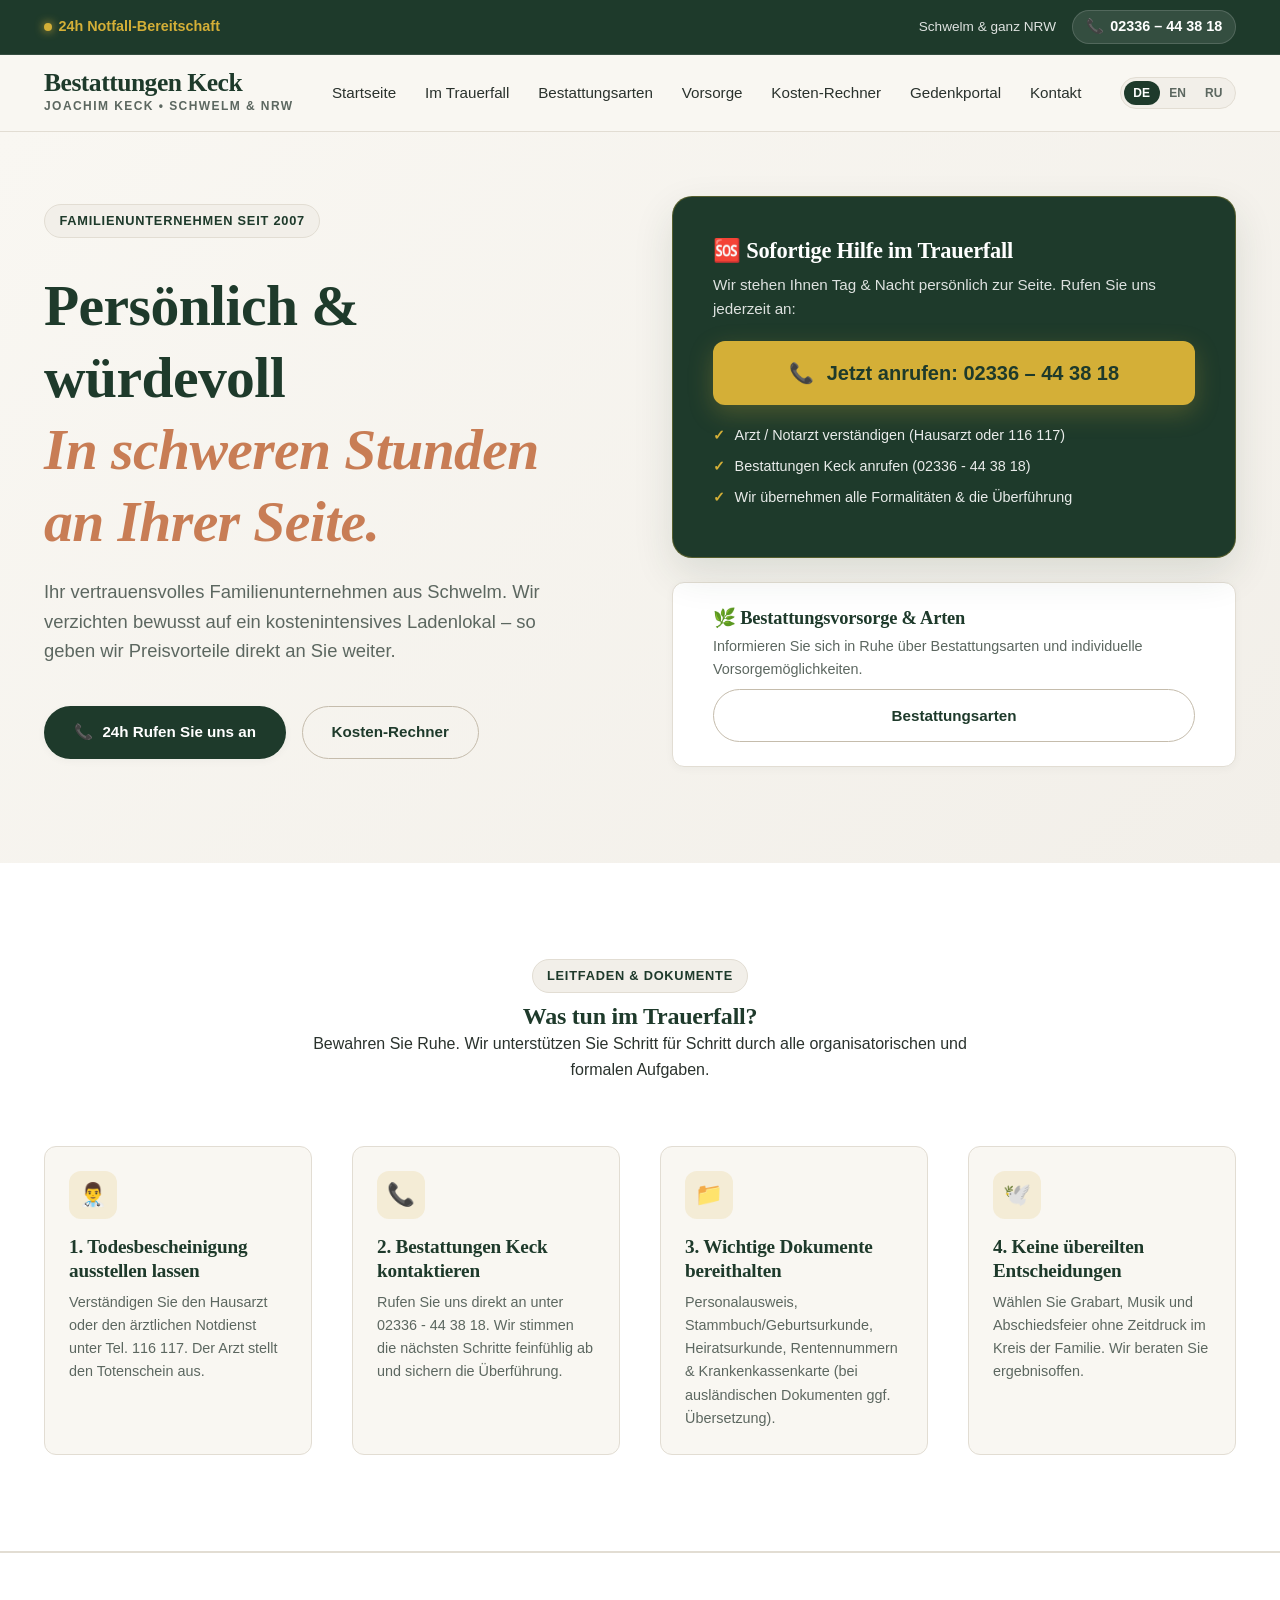
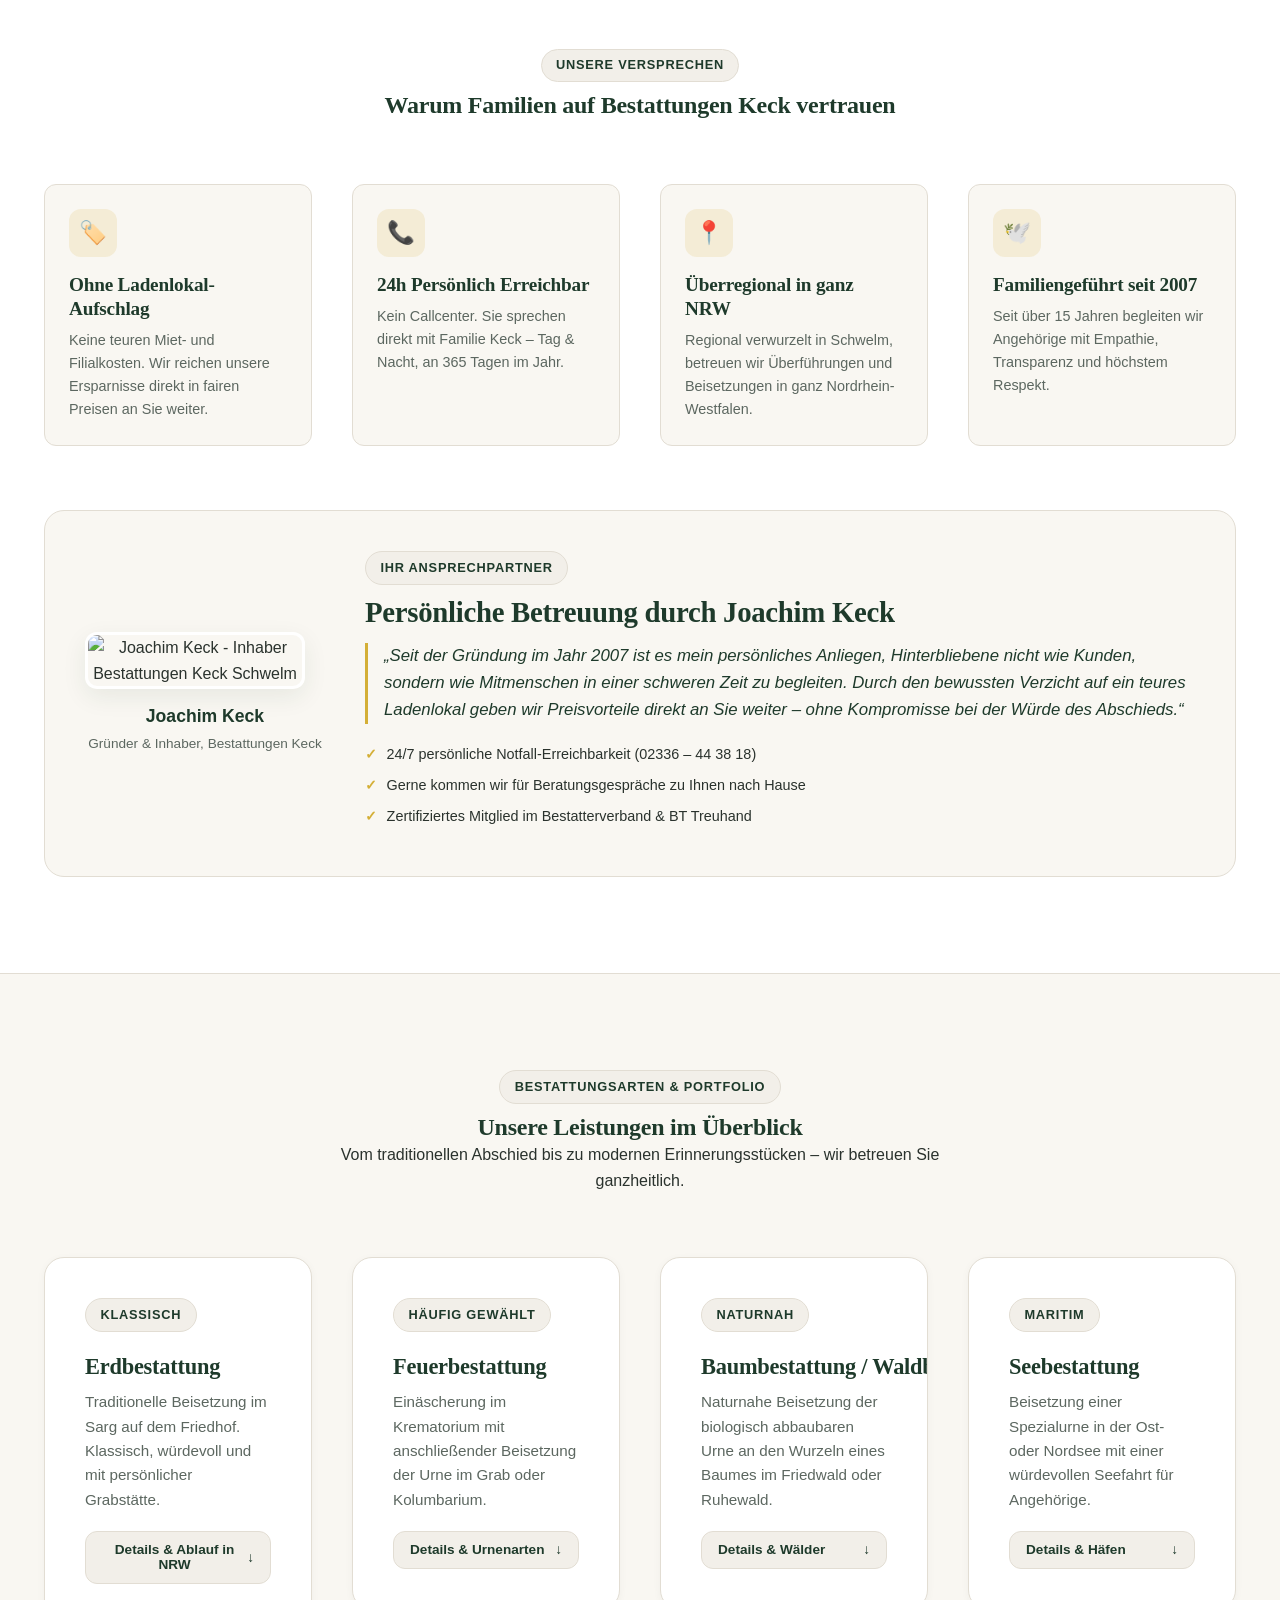
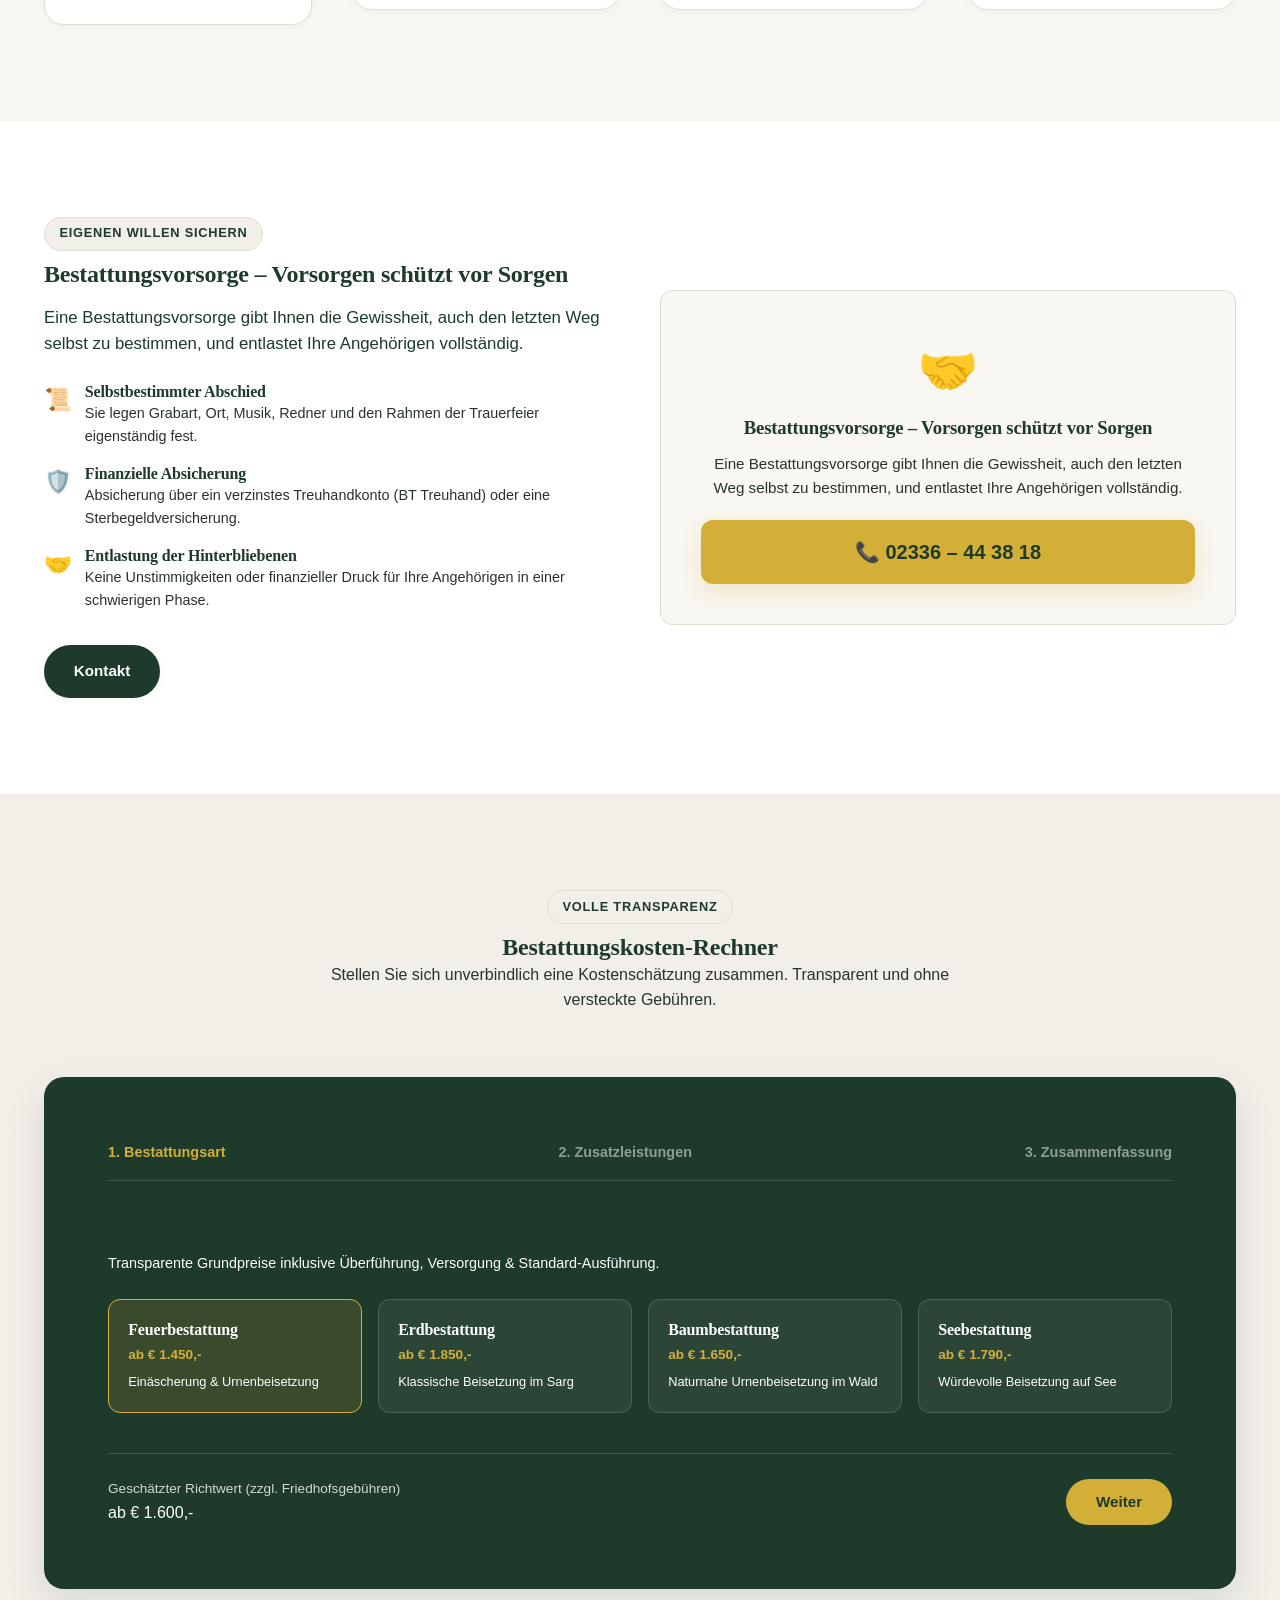
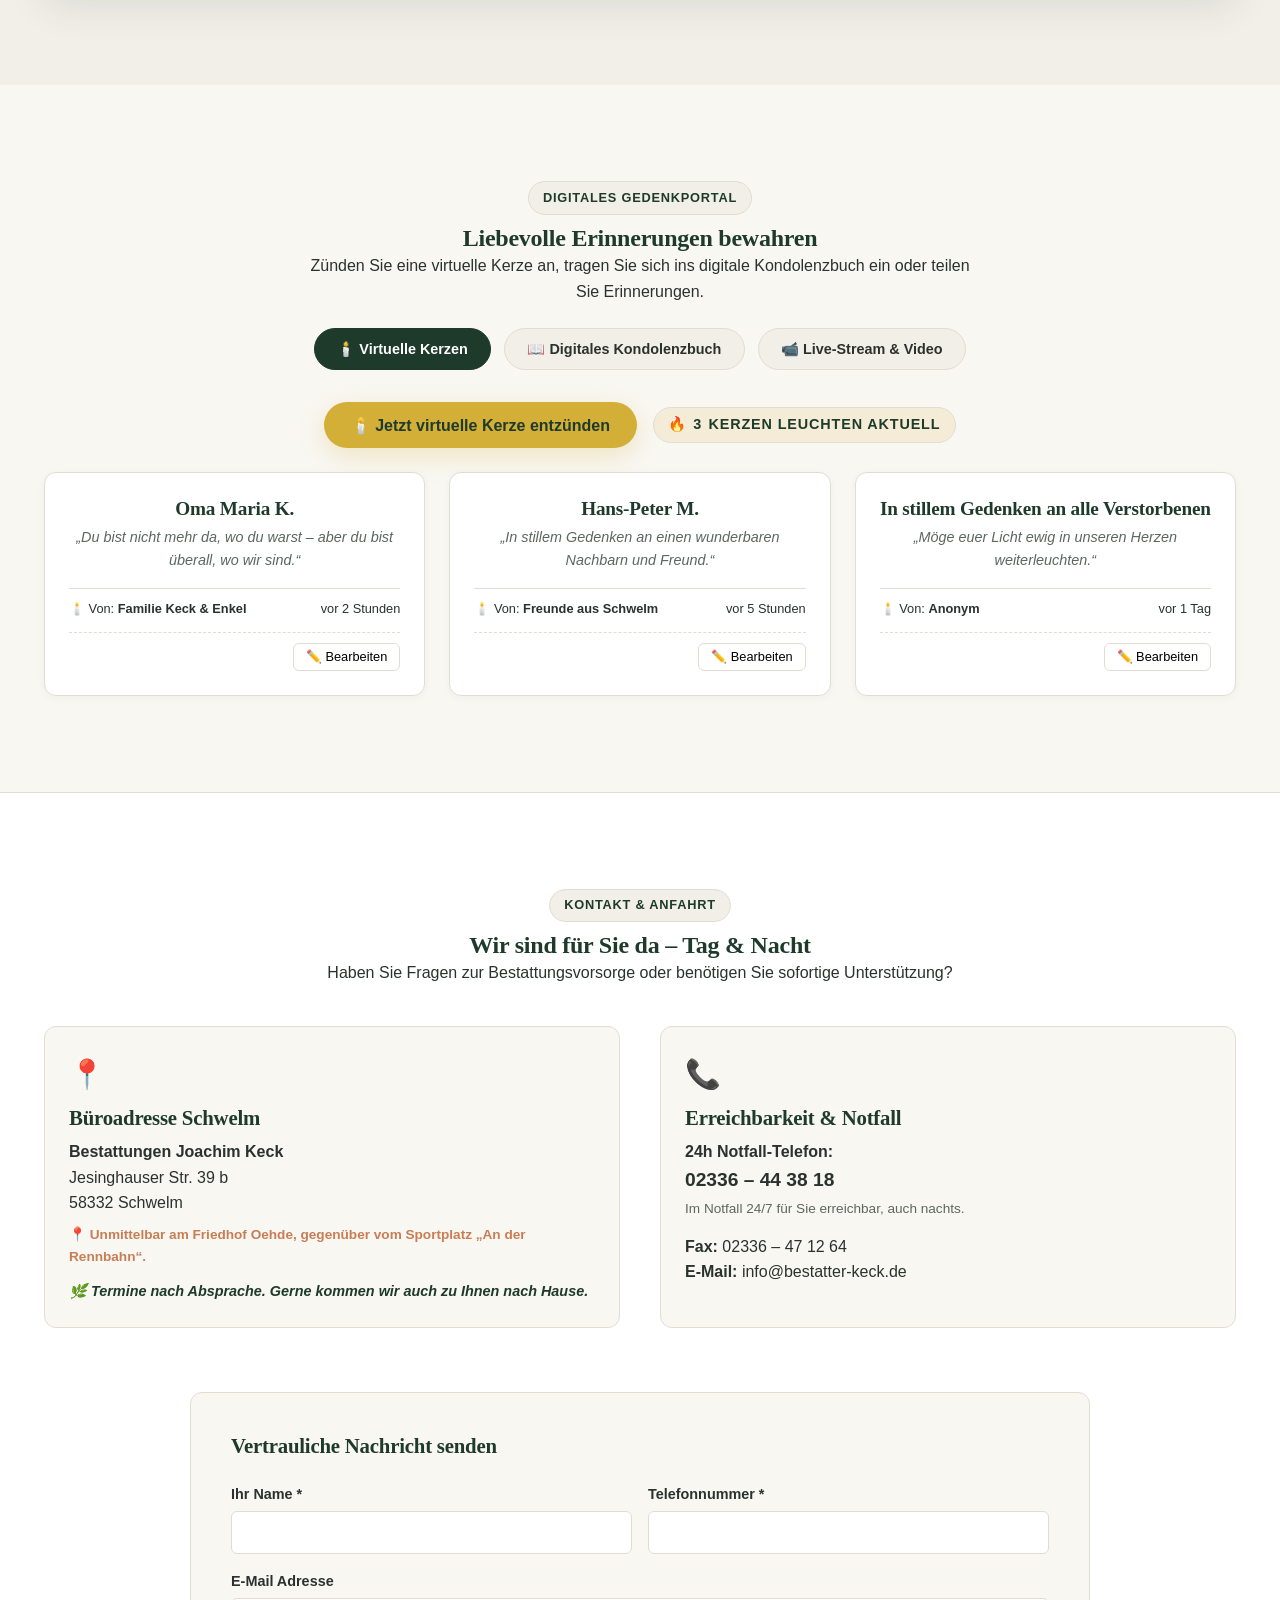
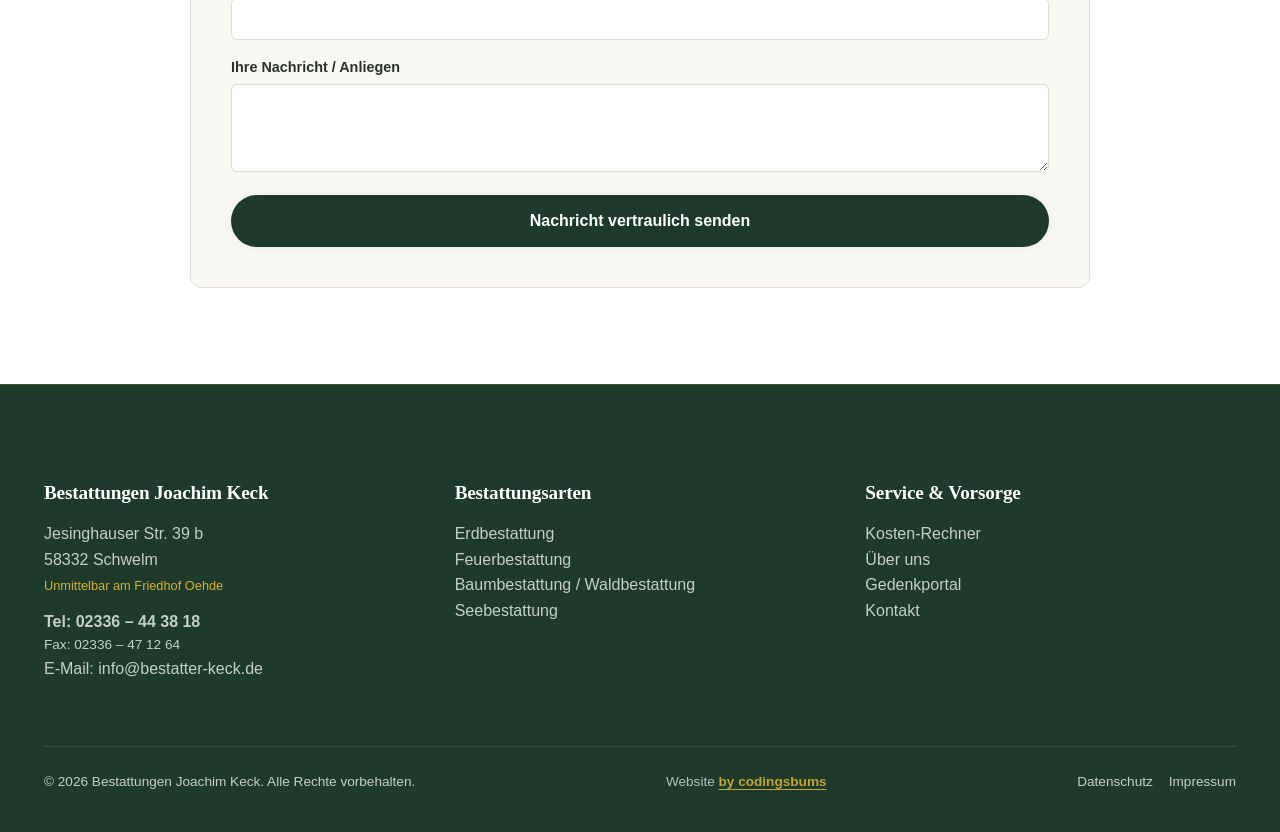
==== commit 344c7bcf: "style: use non-breaking spaces around slash in treeTitle to prevent orphan slash line wrapping" ====
--- a/index.html
+++ b/index.html
@@ -292,7 +292,7 @@
         <div class="burial-card">
           <div class="burial-card-body">
             <span class="badge" style="align-self: flex-start; margin-bottom: 0.8rem;" data-i18n="services.badgeTree">Naturnah</span>
-            <h3 data-i18n="services.treeTitle">Baumbestattung / Waldbestattung</h3>
+            <h3 data-i18n="services.treeTitle">Baumbestattung&nbsp;/&nbsp;Waldbestattung</h3>
             <p data-i18n="services.treeDesc">Naturnahe Beisetzung der biologisch abbaubaren Urne an den Wurzeln eines Baumes im Friedwald oder Ruhewald.</p>
 
             <button class="toggle-detail-btn" data-target="drawer-tree">
@@ -552,24 +552,24 @@
   <div class="modal-overlay" id="admin-auth-modal">
     <div class="modal-card" style="max-width: 420px;">
       <div style="display: flex; justify-content: space-between; align-items: center; margin-bottom: 1rem;">
-        <h3 style="display: flex; align-items: center; gap: 0.5rem;">
+        <h3 style="display: flex; align-items: center; gap: 0.5rem;" data-i18n="adminAuth.title">
           🔒 Admin-Freischaltung
         </h3>
         <button id="close-admin-auth-modal" style="background: none; border: none; font-size: 1.5rem; cursor: pointer; color: var(--color-text-muted);">&times;</button>
       </div>
 
-      <p style="font-size: 0.9rem; margin-bottom: 1.2rem; color: var(--color-text-muted);">
+      <p style="font-size: 0.9rem; margin-bottom: 1.2rem; color: var(--color-text-muted);" data-i18n="adminAuth.desc">
         Geben Sie das Admin-Passwort ein, um Bearbeiten- und Löschfunktionen freizuschalten.
       </p>
 
       <form id="admin-auth-form" style="display: flex; flex-direction: column; gap: 1rem;">
         <div>
-          <label style="display: block; font-size: 0.85rem; font-weight: 600; margin-bottom: 0.3rem;">Admin-Passwort *</label>
-          <input type="password" id="admin-password-input" required placeholder="Passwort eingeben" style="width: 100%; padding: 0.75rem; border-radius: var(--radius-sm); border: 1px solid var(--color-border); font-family: inherit;">
-          <div id="admin-auth-error" style="color: #dc2626; font-size: 0.85rem; margin-top: 0.4rem; display: none;">Falsches Passwort! Bitte versuchen Sie es erneut.</div>
-        </div>
-
-        <button type="submit" class="btn btn-primary" style="justify-content: center; padding: 0.8rem; font-size: 1rem; margin-top: 0.3rem;">
+          <label style="display: block; font-size: 0.85rem; font-weight: 600; margin-bottom: 0.3rem;" data-i18n="adminAuth.labelPassword">Admin-Passwort *</label>
+          <input type="password" id="admin-password-input" required data-i18n="adminAuth.phPassword" placeholder="Passwort eingeben" style="width: 100%; padding: 0.75rem; border-radius: var(--radius-sm); border: 1px solid var(--color-border); font-family: inherit;">
+          <div id="admin-auth-error" style="color: #dc2626; font-size: 0.85rem; margin-top: 0.4rem; display: none;" data-i18n="adminAuth.errorMessage">Falsches Passwort! Bitte versuchen Sie es erneut.</div>
+        </div>
+
+        <button type="submit" class="btn btn-primary" style="justify-content: center; padding: 0.8rem; font-size: 1rem; margin-top: 0.3rem;" data-i18n="adminAuth.submitBtn">
           🔓 Freischalten
         </button>
       </form>
@@ -580,7 +580,7 @@
   <div class="modal-overlay" id="edit-candle-modal">
     <div class="modal-card">
       <div style="display: flex; justify-content: space-between; align-items: center; margin-bottom: 1rem;">
-        <h3 style="display: flex; align-items: center; gap: 0.5rem;">
+        <h3 style="display: flex; align-items: center; gap: 0.5rem;" data-i18n="modalEditCandle.title">
           ✏️ Kerze bearbeiten
         </h3>
         <button id="close-edit-candle-modal" style="background: none; border: none; font-size: 1.5rem; cursor: pointer; color: var(--color-text-muted);">&times;</button>
@@ -589,21 +589,21 @@
       <form id="edit-candle-form" style="display: flex; flex-direction: column; gap: 1rem;">
         <input type="hidden" id="edit-candle-id">
         <div>
-          <label style="display: block; font-size: 0.85rem; font-weight: 600; margin-bottom: 0.3rem;">Gedenken an *</label>
+          <label style="display: block; font-size: 0.85rem; font-weight: 600; margin-bottom: 0.3rem;" data-i18n="modalEditCandle.labelDeceased">Gedenken an *</label>
           <input type="text" id="edit-candle-deceased" required style="width: 100%; padding: 0.75rem; border-radius: var(--radius-sm); border: 1px solid var(--color-border); font-family: inherit;">
         </div>
 
         <div>
-          <label style="display: block; font-size: 0.85rem; font-weight: 600; margin-bottom: 0.3rem;">Absender / Von *</label>
+          <label style="display: block; font-size: 0.85rem; font-weight: 600; margin-bottom: 0.3rem;" data-i18n="modalEditCandle.labelAuthor">Absender / Von *</label>
           <input type="text" id="edit-candle-author" required style="width: 100%; padding: 0.75rem; border-radius: var(--radius-sm); border: 1px solid var(--color-border); font-family: inherit;">
         </div>
 
         <div>
-          <label style="display: block; font-size: 0.85rem; font-weight: 600; margin-bottom: 0.3rem;">Gedenkspruch / Nachricht *</label>
+          <label style="display: block; font-size: 0.85rem; font-weight: 600; margin-bottom: 0.3rem;" data-i18n="modalEditCandle.labelMessage">Gedenkspruch / Nachricht *</label>
           <textarea id="edit-candle-message" rows="3" required style="width: 100%; padding: 0.75rem; border-radius: var(--radius-sm); border: 1px solid var(--color-border); font-family: inherit;"></textarea>
         </div>
 
-        <button type="submit" class="btn btn-accent" style="justify-content: center; padding: 0.9rem; font-size: 1rem; margin-top: 0.5rem;">
+        <button type="submit" class="btn btn-accent" style="justify-content: center; padding: 0.9rem; font-size: 1rem; margin-top: 0.5rem;" data-i18n="modalEditCandle.submitBtn">
           💾 Änderungen speichern
         </button>
       </form>
@@ -614,7 +614,7 @@
   <div class="modal-overlay" id="edit-kondolenz-modal">
     <div class="modal-card">
       <div style="display: flex; justify-content: space-between; align-items: center; margin-bottom: 1rem;">
-        <h3 style="display: flex; align-items: center; gap: 0.5rem;">
+        <h3 style="display: flex; align-items: center; gap: 0.5rem;" data-i18n="modalEditCondolence.title">
           ✏️ Kondolenzbucheintrag bearbeiten
         </h3>
         <button id="close-edit-kondolenz-modal" style="background: none; border: none; font-size: 1.5rem; cursor: pointer; color: var(--color-text-muted);">&times;</button>
@@ -623,21 +623,21 @@
       <form id="edit-kondolenz-form" style="display: flex; flex-direction: column; gap: 1rem;">
         <input type="hidden" id="edit-kondolenz-id">
         <div>
-          <label style="display: block; font-size: 0.85rem; font-weight: 600; margin-bottom: 0.3rem;">In Gedenken an *</label>
+          <label style="display: block; font-size: 0.85rem; font-weight: 600; margin-bottom: 0.3rem;" data-i18n="modalEditCondolence.labelDeceased">In Gedenken an *</label>
           <input type="text" id="edit-kondolenz-deceased" required style="width: 100%; padding: 0.75rem; border-radius: var(--radius-sm); border: 1px solid var(--color-border); font-family: inherit;">
         </div>
 
         <div>
-          <label style="display: block; font-size: 0.85rem; font-weight: 600; margin-bottom: 0.3rem;">Kondoliert von *</label>
+          <label style="display: block; font-size: 0.85rem; font-weight: 600; margin-bottom: 0.3rem;" data-i18n="modalEditCondolence.labelAuthor">Kondoliert von *</label>
           <input type="text" id="edit-kondolenz-author" required style="width: 100%; padding: 0.75rem; border-radius: var(--radius-sm); border: 1px solid var(--color-border); font-family: inherit;">
         </div>
 
         <div>
-          <label style="display: block; font-size: 0.85rem; font-weight: 600; margin-bottom: 0.3rem;">Kondolenztext / Trostworte *</label>
+          <label style="display: block; font-size: 0.85rem; font-weight: 600; margin-bottom: 0.3rem;" data-i18n="modalEditCondolence.labelMessage">Kondolenztext / Trostworte *</label>
           <textarea id="edit-kondolenz-message" rows="4" required style="width: 100%; padding: 0.75rem; border-radius: var(--radius-sm); border: 1px solid var(--color-border); font-family: inherit;"></textarea>
         </div>
 
-        <button type="submit" class="btn btn-primary" style="justify-content: center; padding: 0.9rem; font-size: 1rem; margin-top: 0.5rem;">
+        <button type="submit" class="btn btn-primary" style="justify-content: center; padding: 0.9rem; font-size: 1rem; margin-top: 0.5rem;" data-i18n="modalEditCondolence.submitBtn">
           💾 Änderungen speichern
         </button>
       </form>
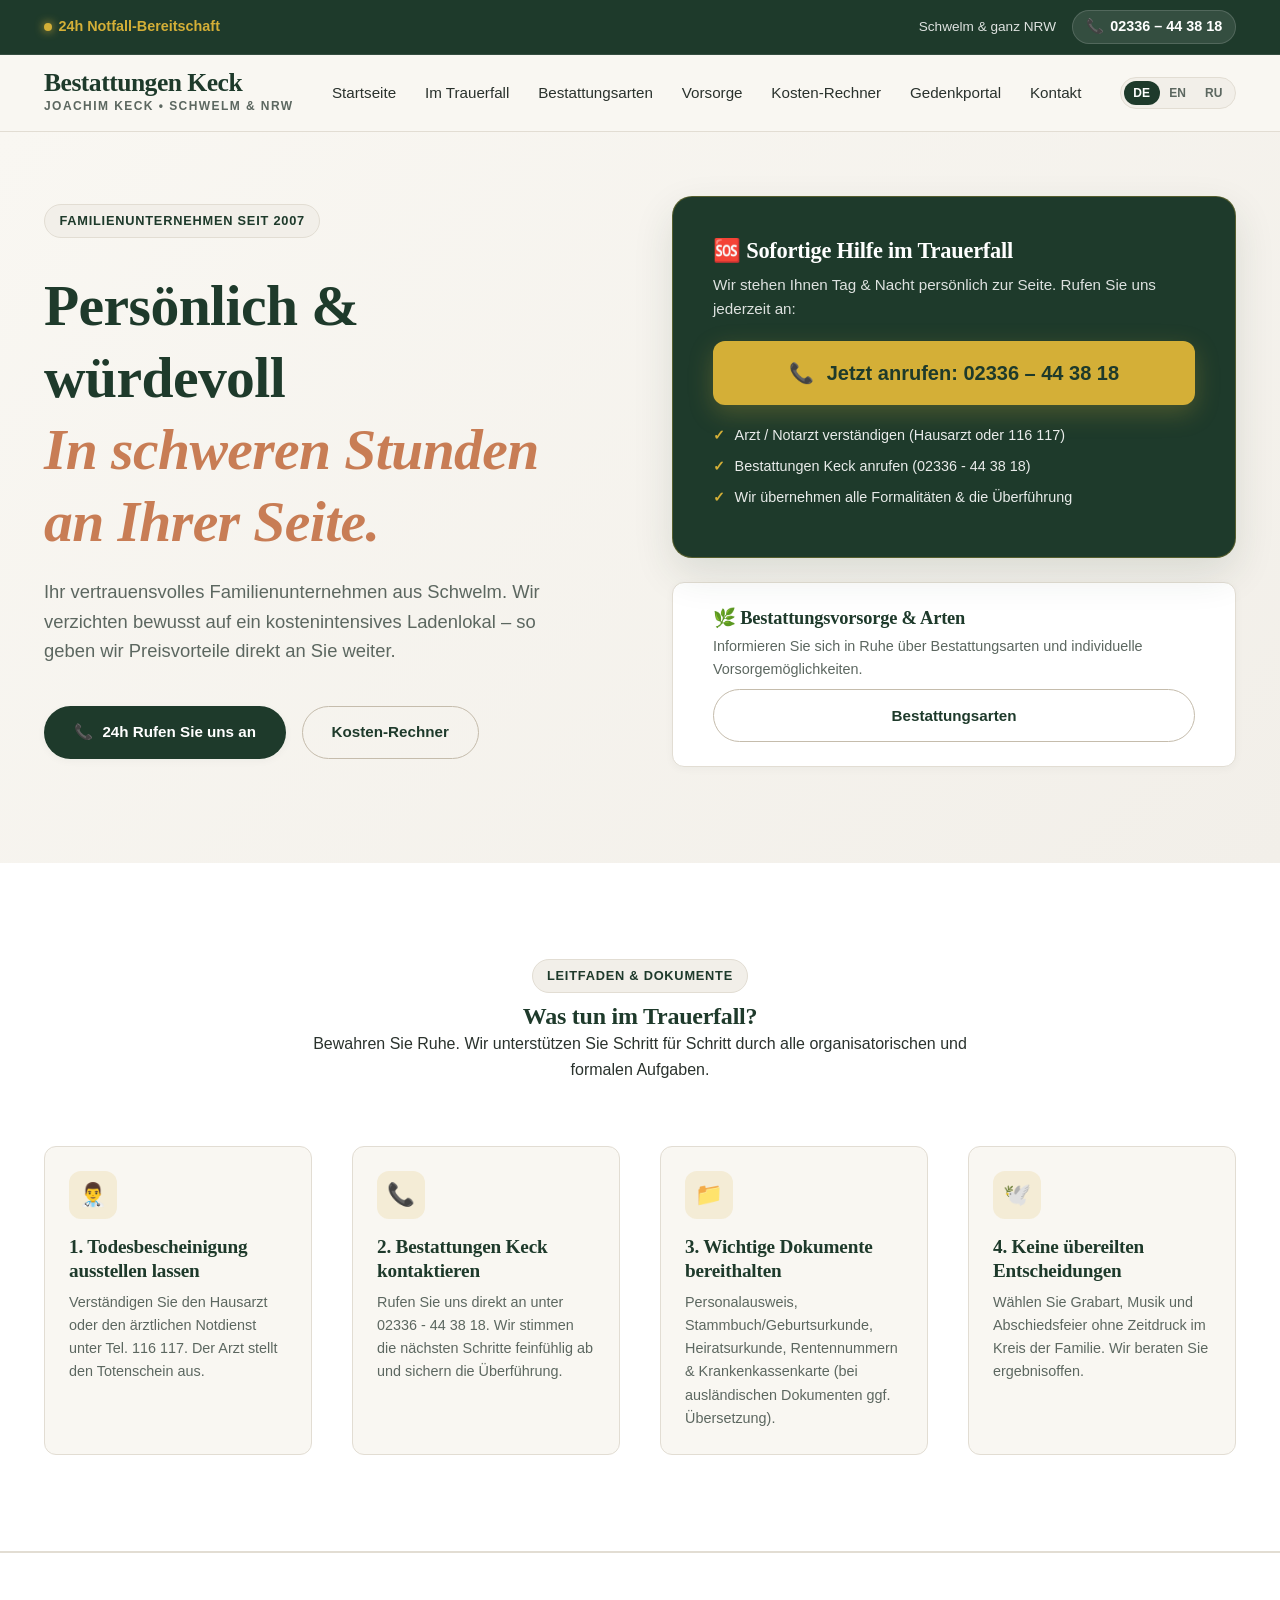
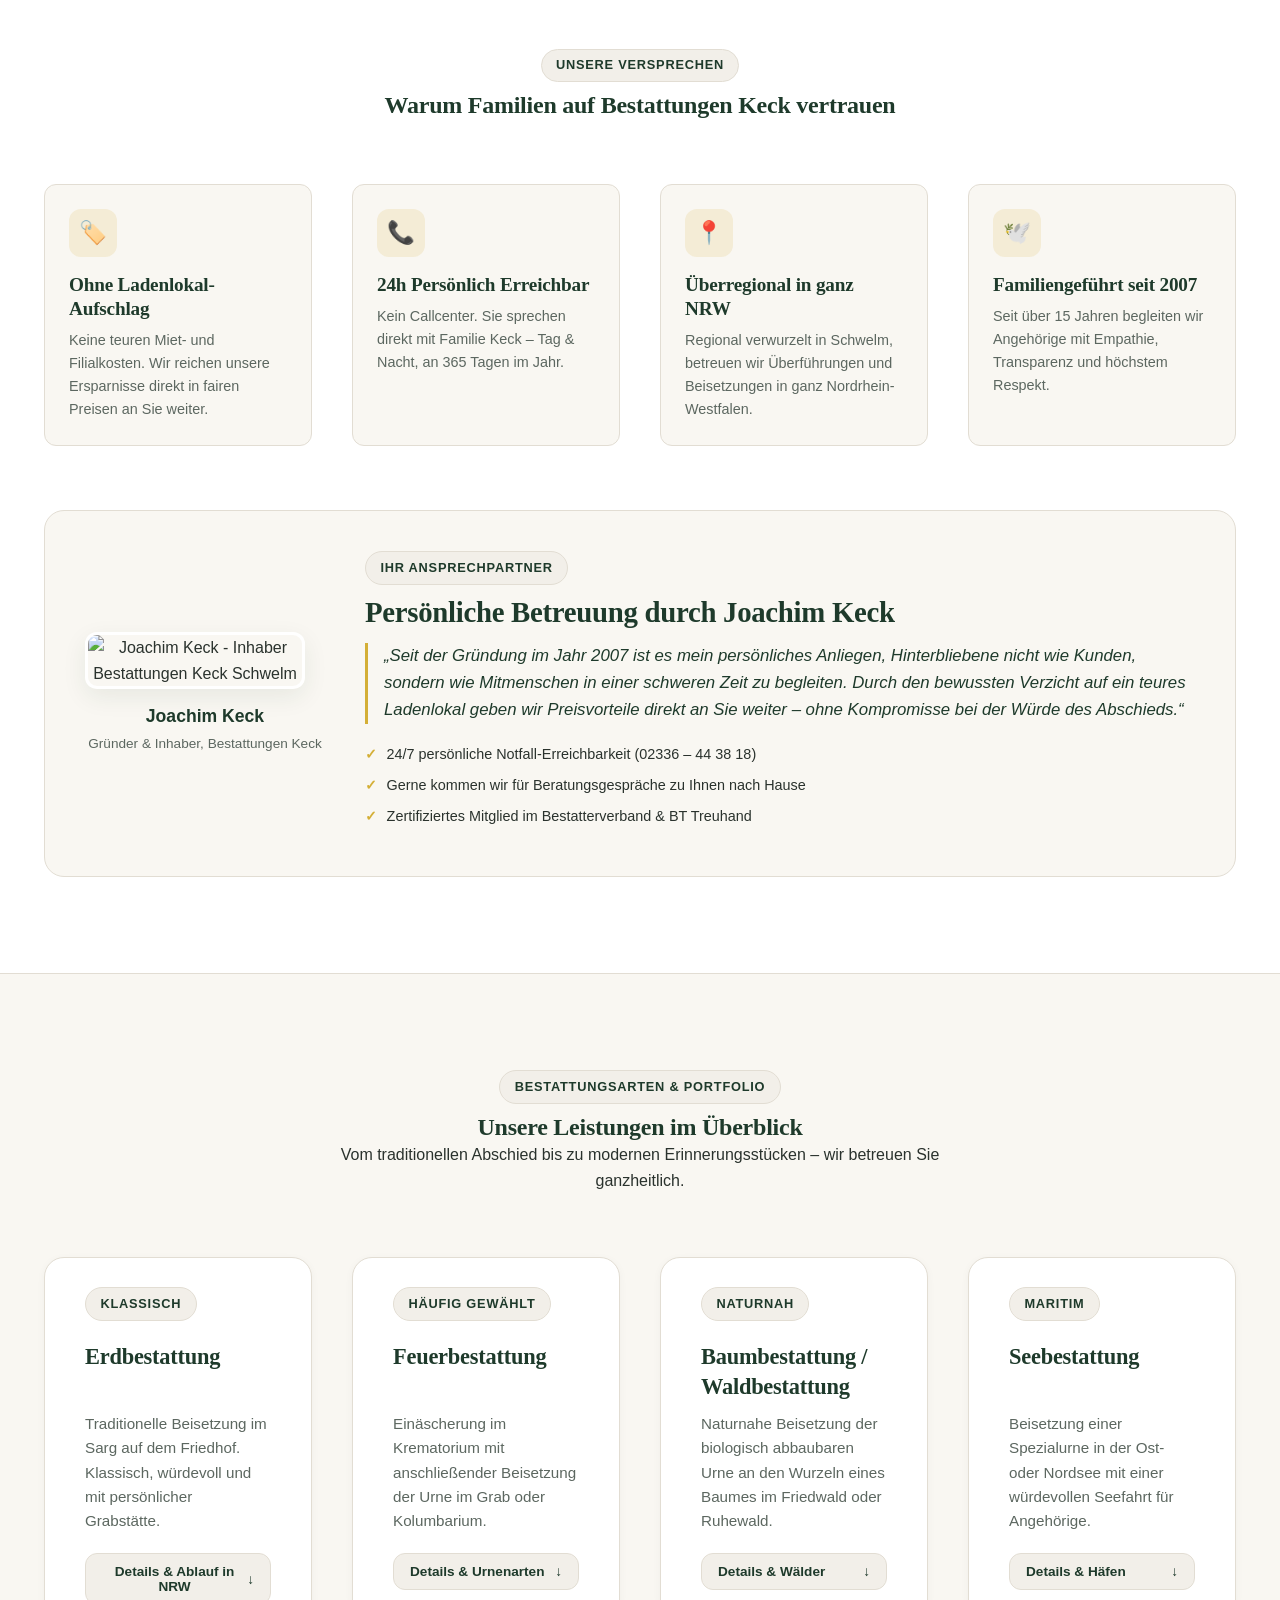
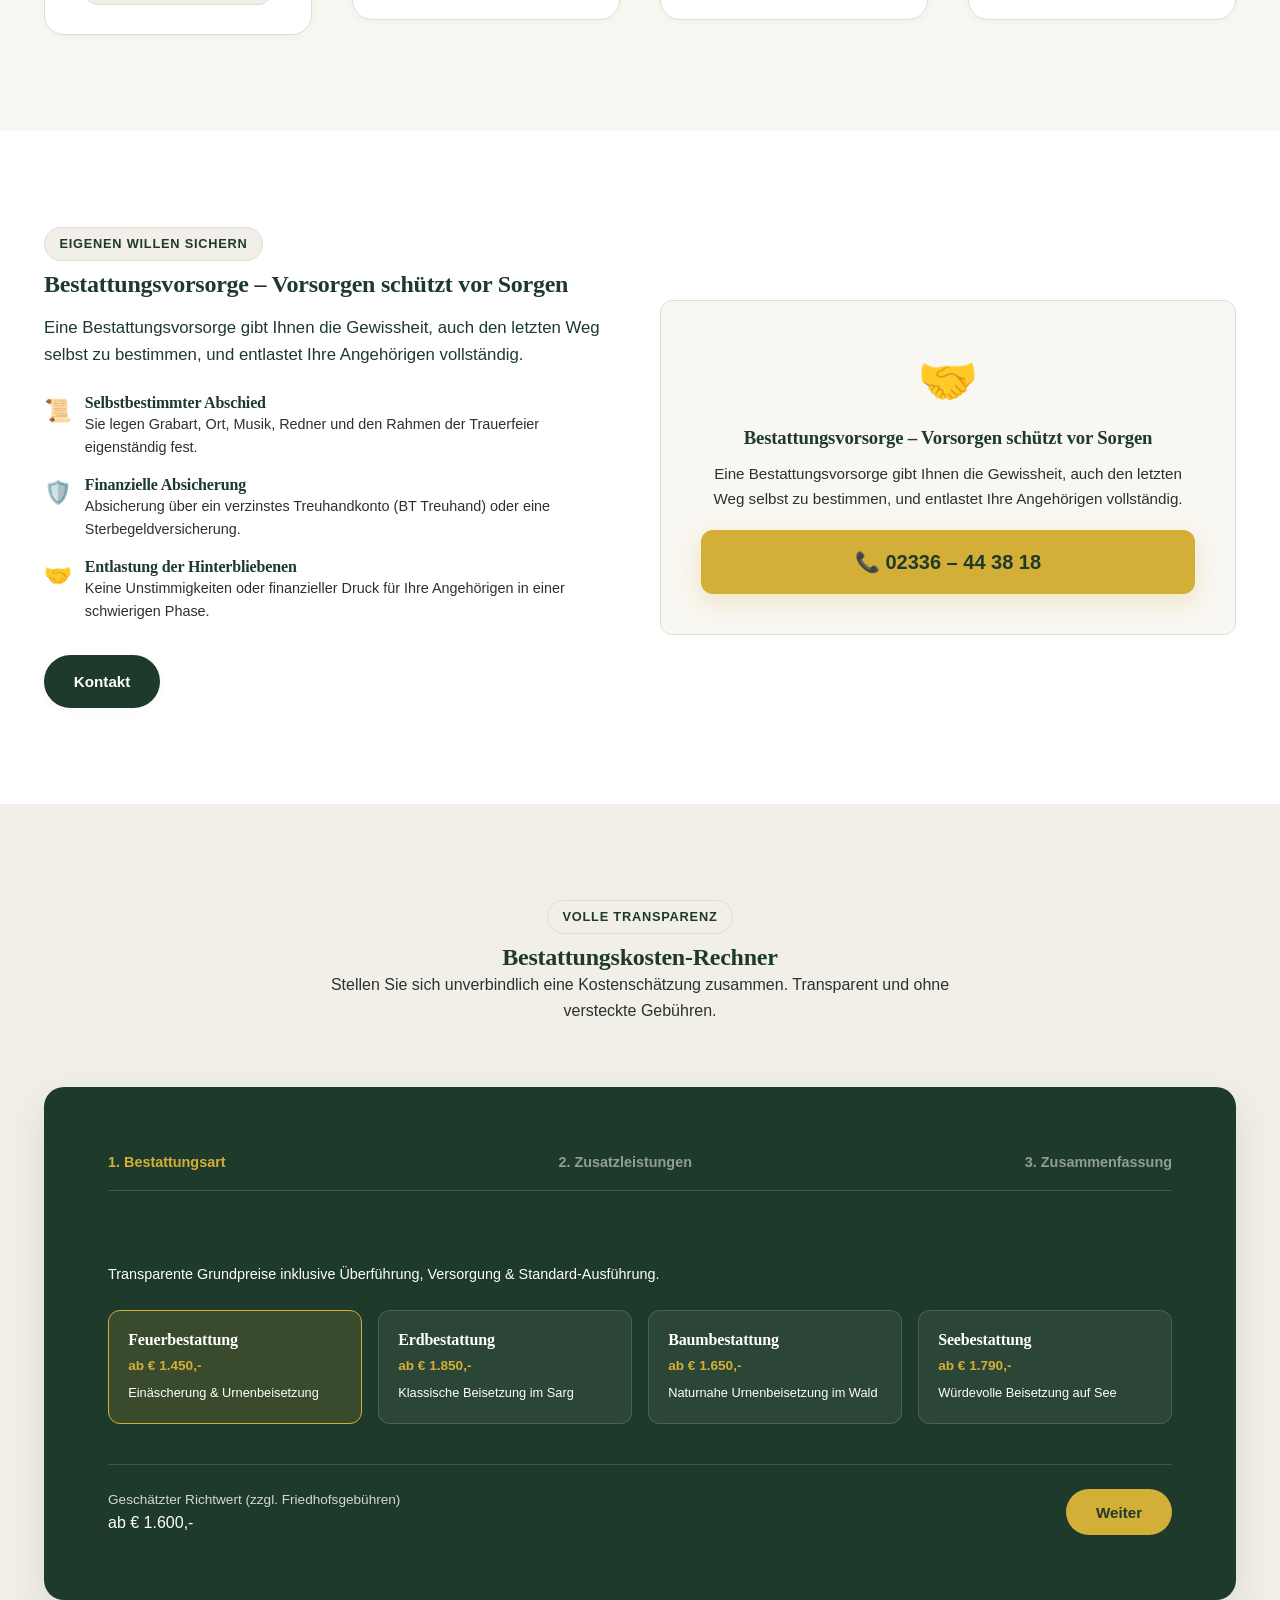
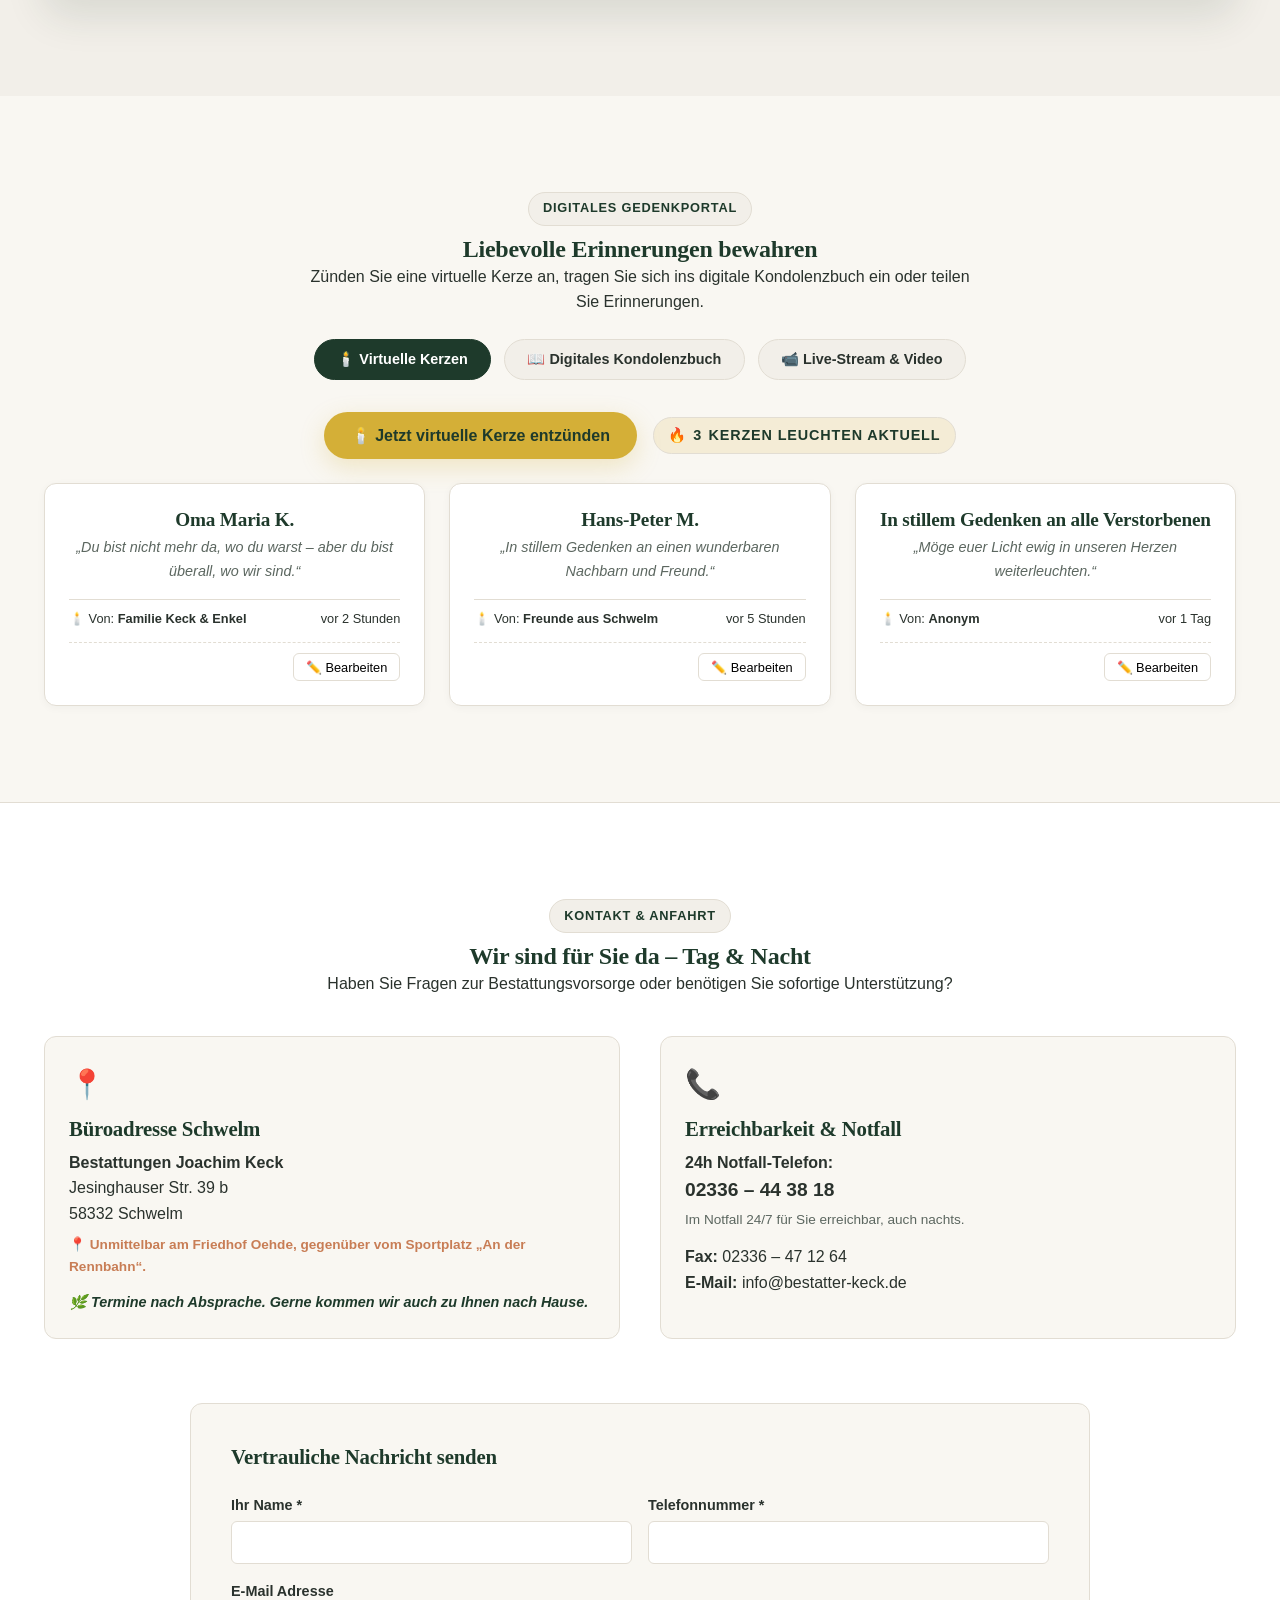
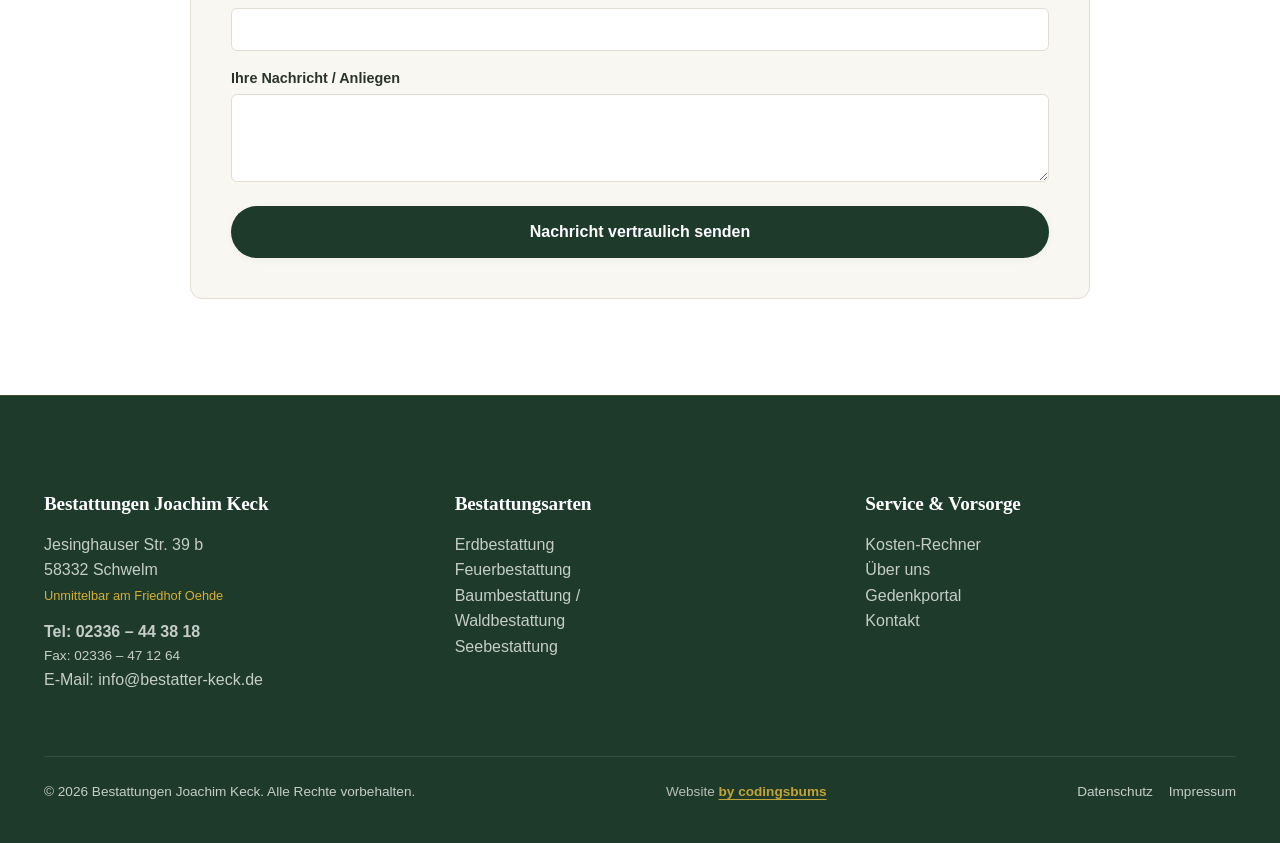
==== commit 7cdfe830: "style: format Baumbestattung /<br>Waldbestattung title and adjust burial card height" ====
--- a/index.html
+++ b/index.html
@@ -292,7 +292,7 @@
         <div class="burial-card">
           <div class="burial-card-body">
             <span class="badge" style="align-self: flex-start; margin-bottom: 0.8rem;" data-i18n="services.badgeTree">Naturnah</span>
-            <h3 data-i18n="services.treeTitle">Baumbestattung&nbsp;/&nbsp;Waldbestattung</h3>
+            <h3 data-i18n="services.treeTitle">Baumbestattung /<br>Waldbestattung</h3>
             <p data-i18n="services.treeDesc">Naturnahe Beisetzung der biologisch abbaubaren Urne an den Wurzeln eines Baumes im Friedwald oder Ruhewald.</p>
 
             <button class="toggle-detail-btn" data-target="drawer-tree">
--- a/assets/css/global.css
+++ b/assets/css/global.css
@@ -575,7 +575,7 @@
 }
 
 .burial-card-body {
-  padding: var(--space-lg);
+  padding: 1.8rem var(--space-lg);
   display: flex;
   flex-direction: column;
   flex: 1;
@@ -583,7 +583,9 @@
 
 .burial-card h3 {
   font-size: 1.4rem;
+  line-height: 1.35;
   margin-block: 0.5rem 0.6rem;
+  min-height: 3.8rem;
 }
 
 .burial-card p {
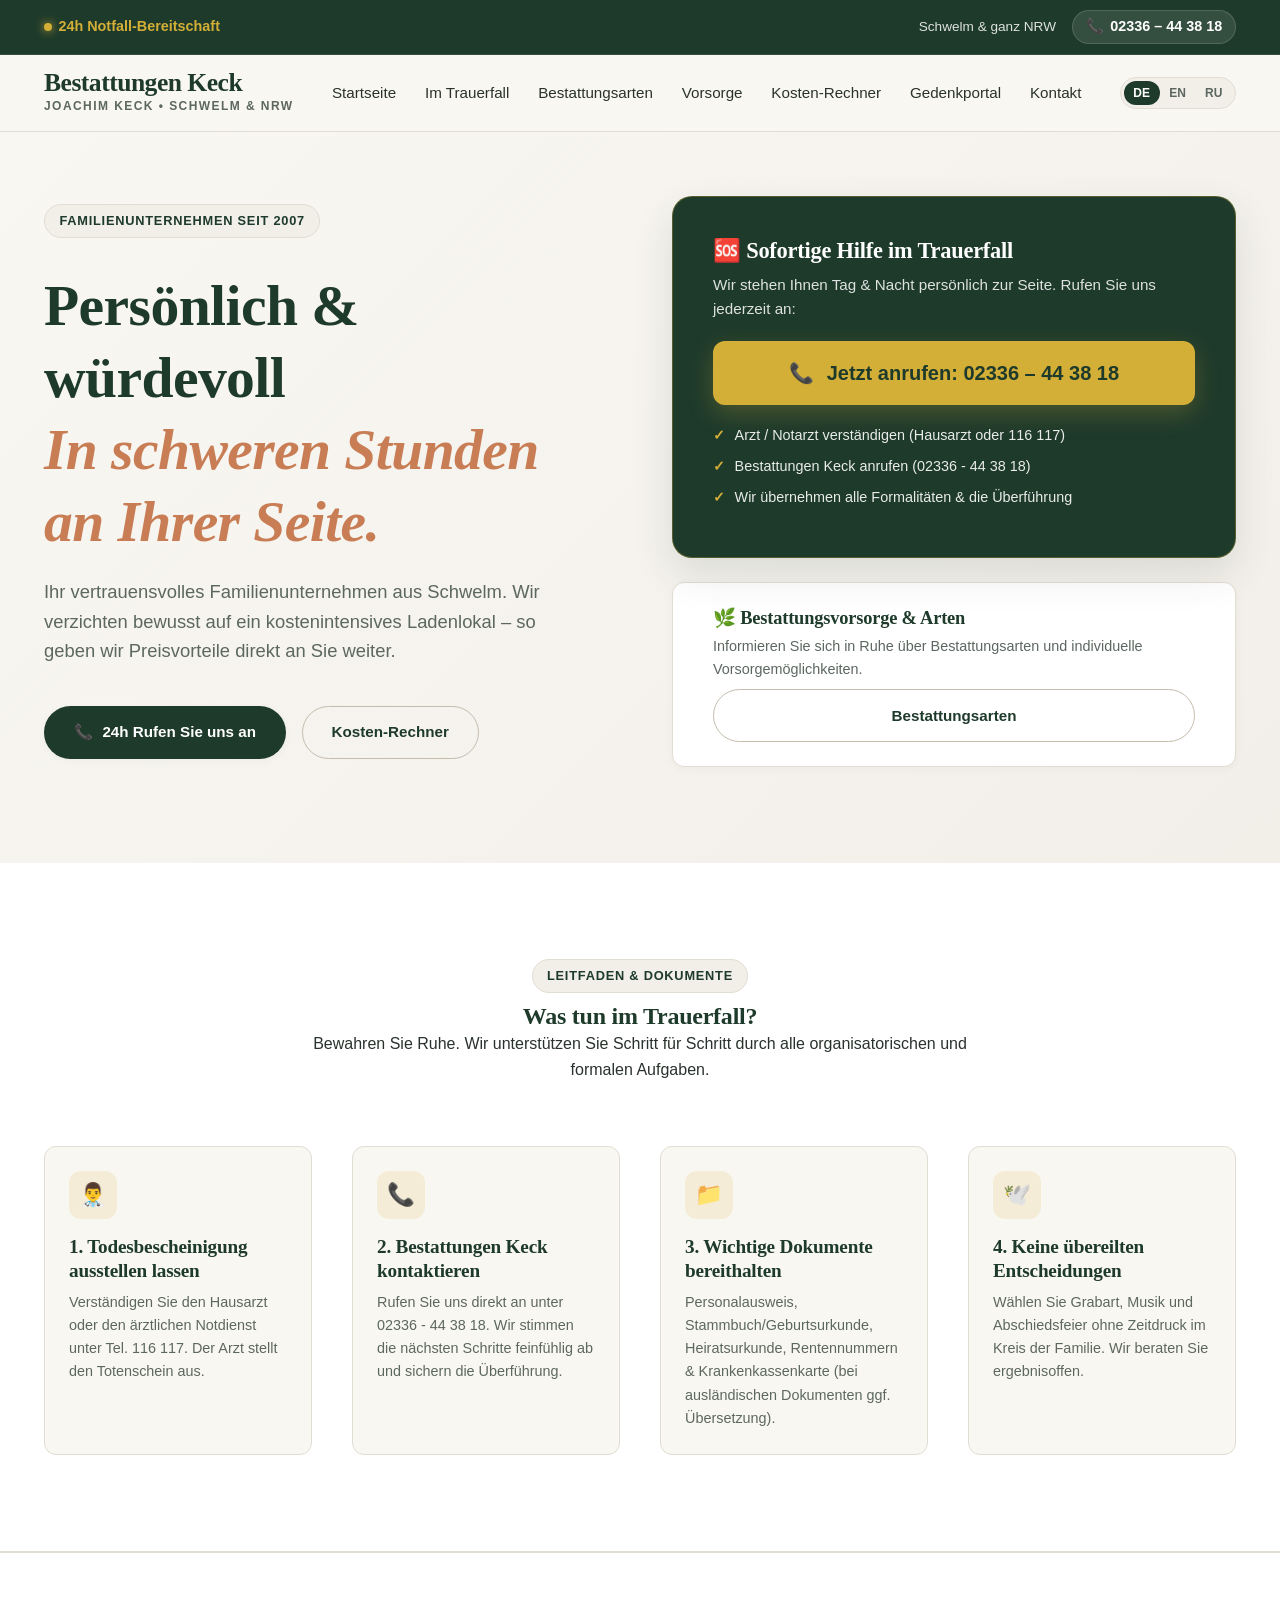
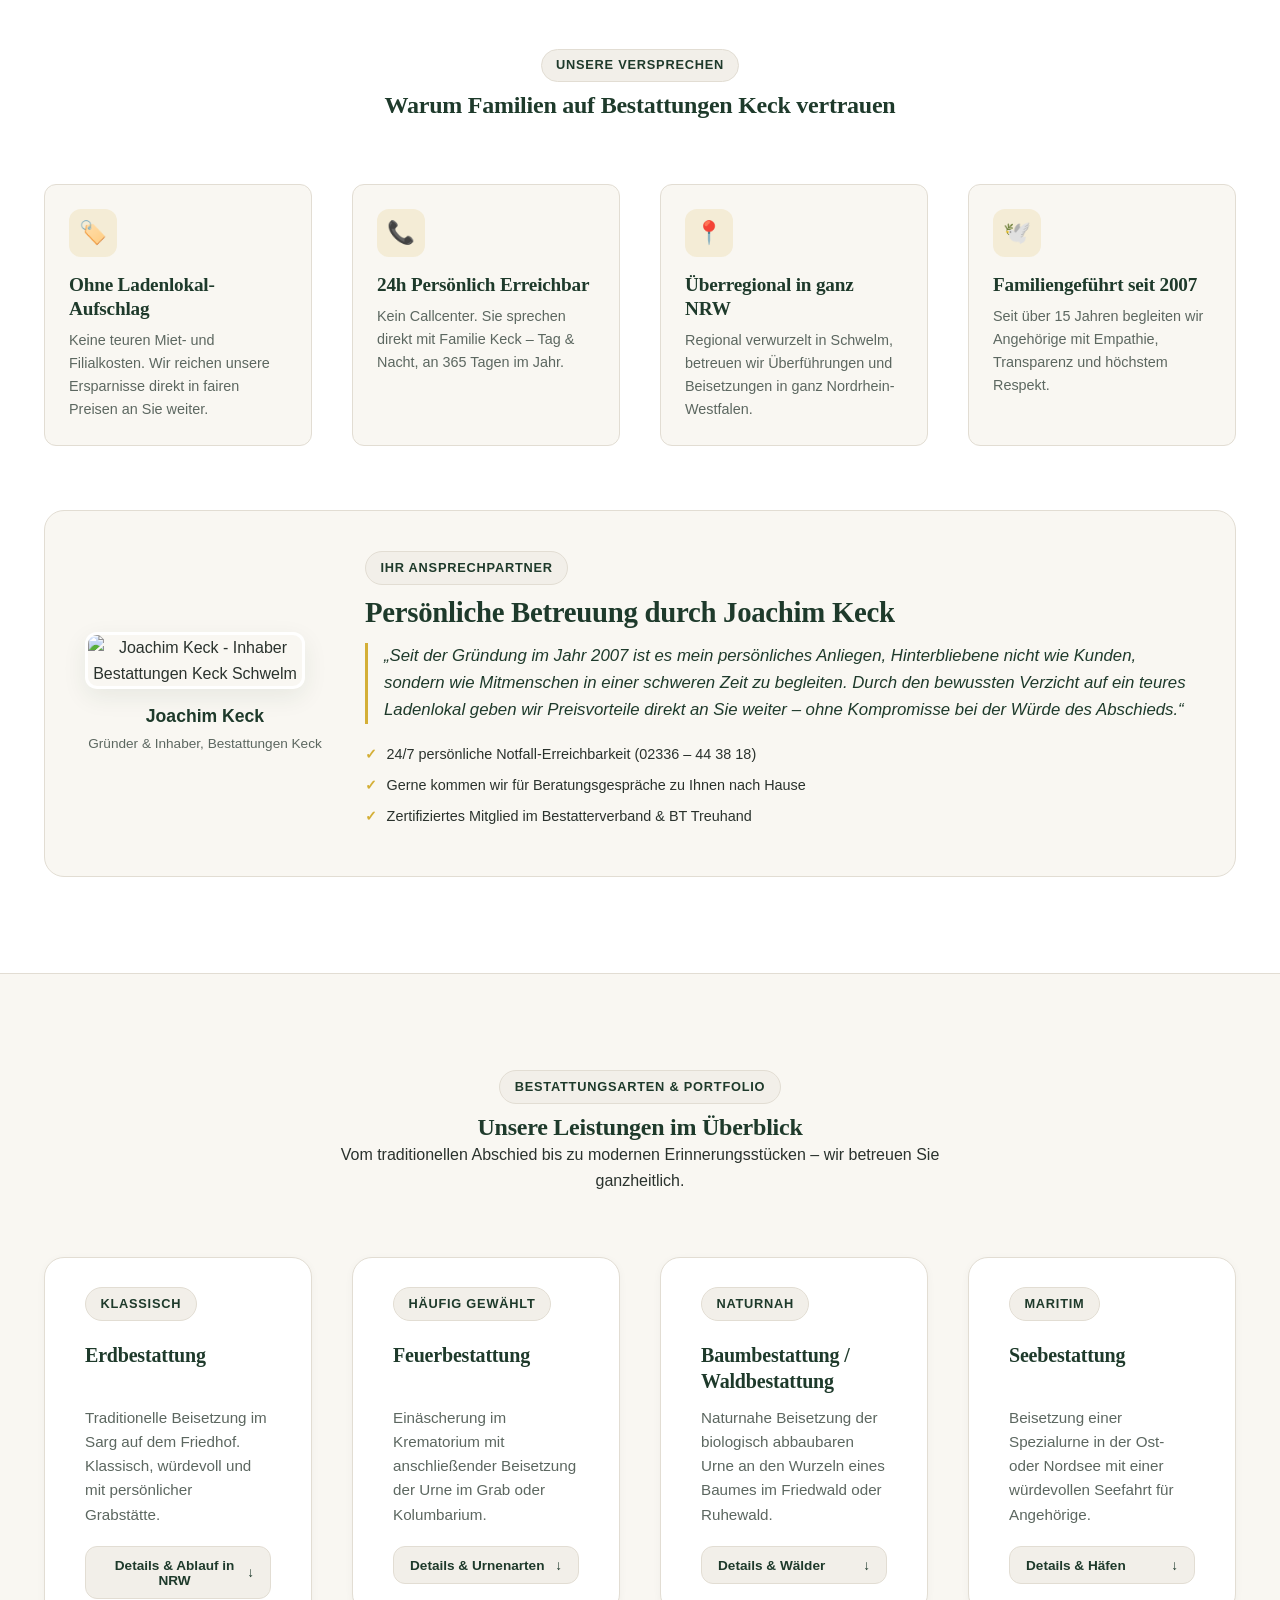
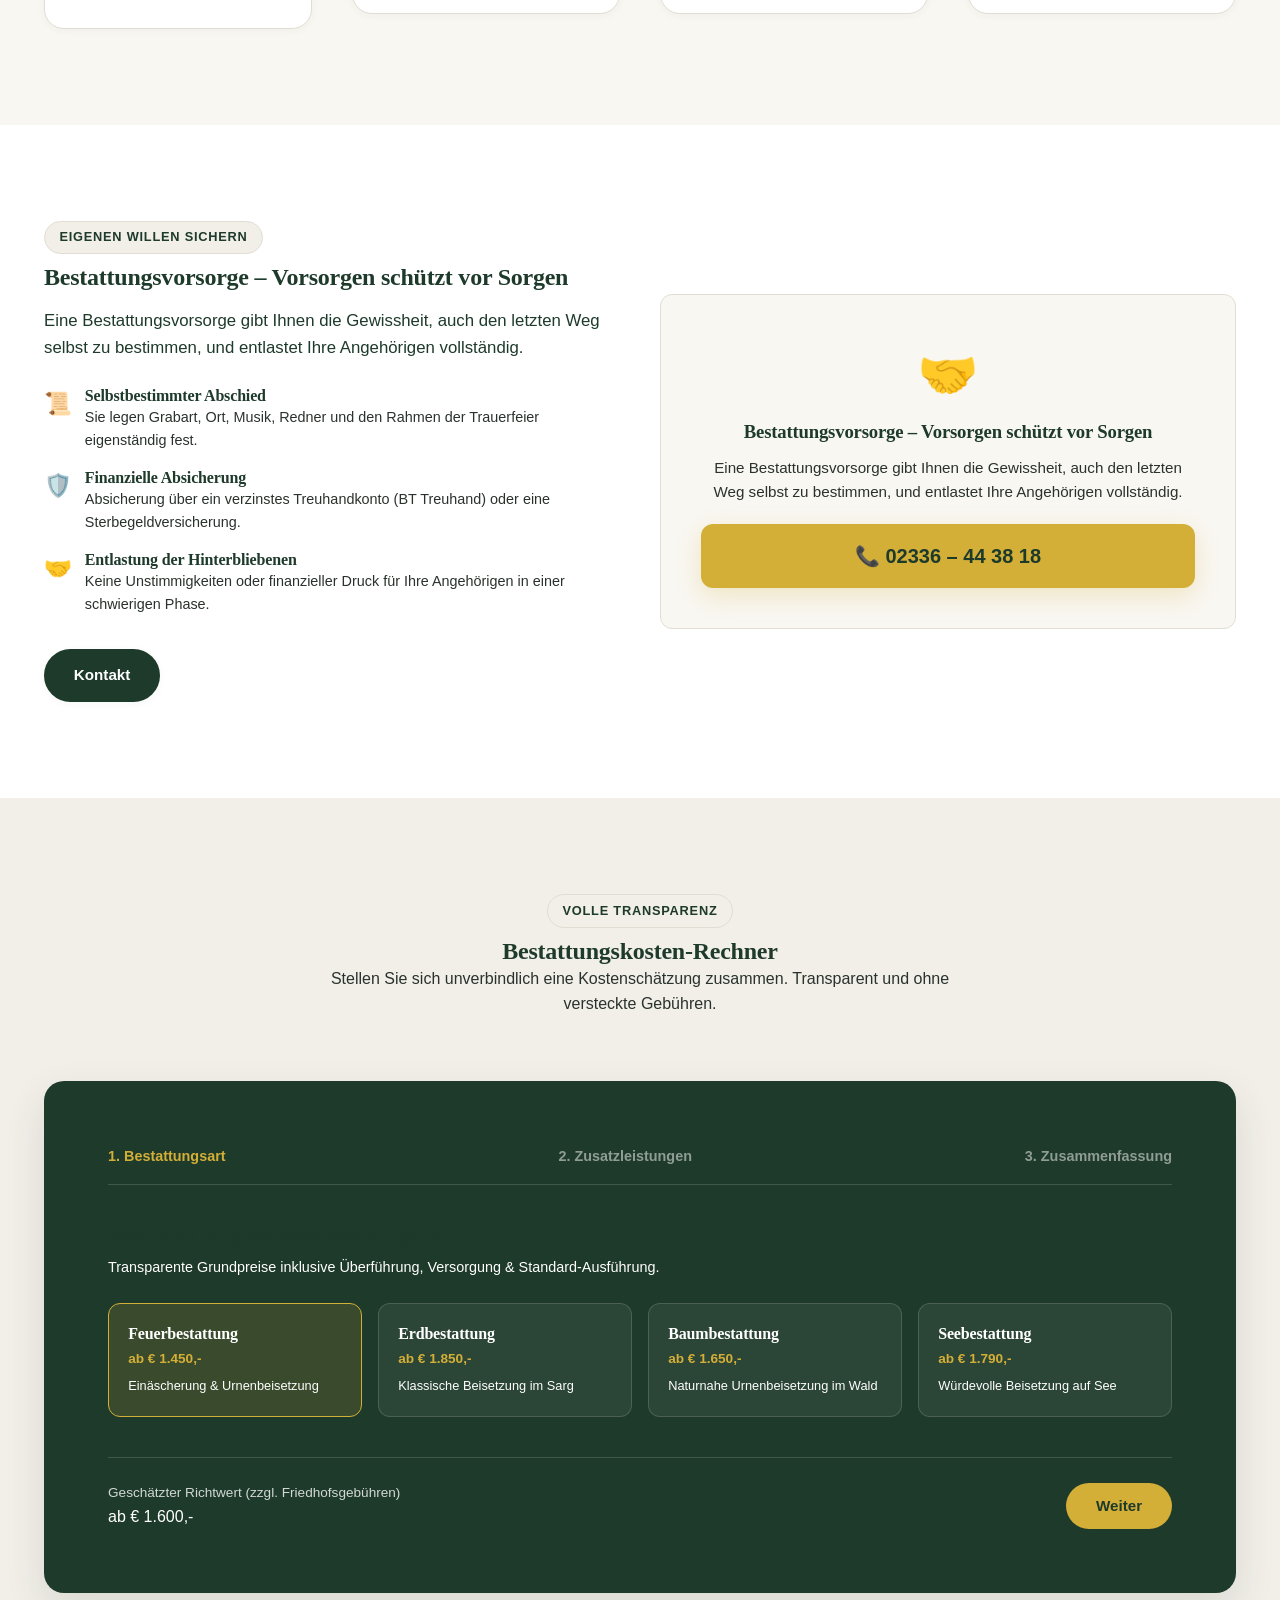
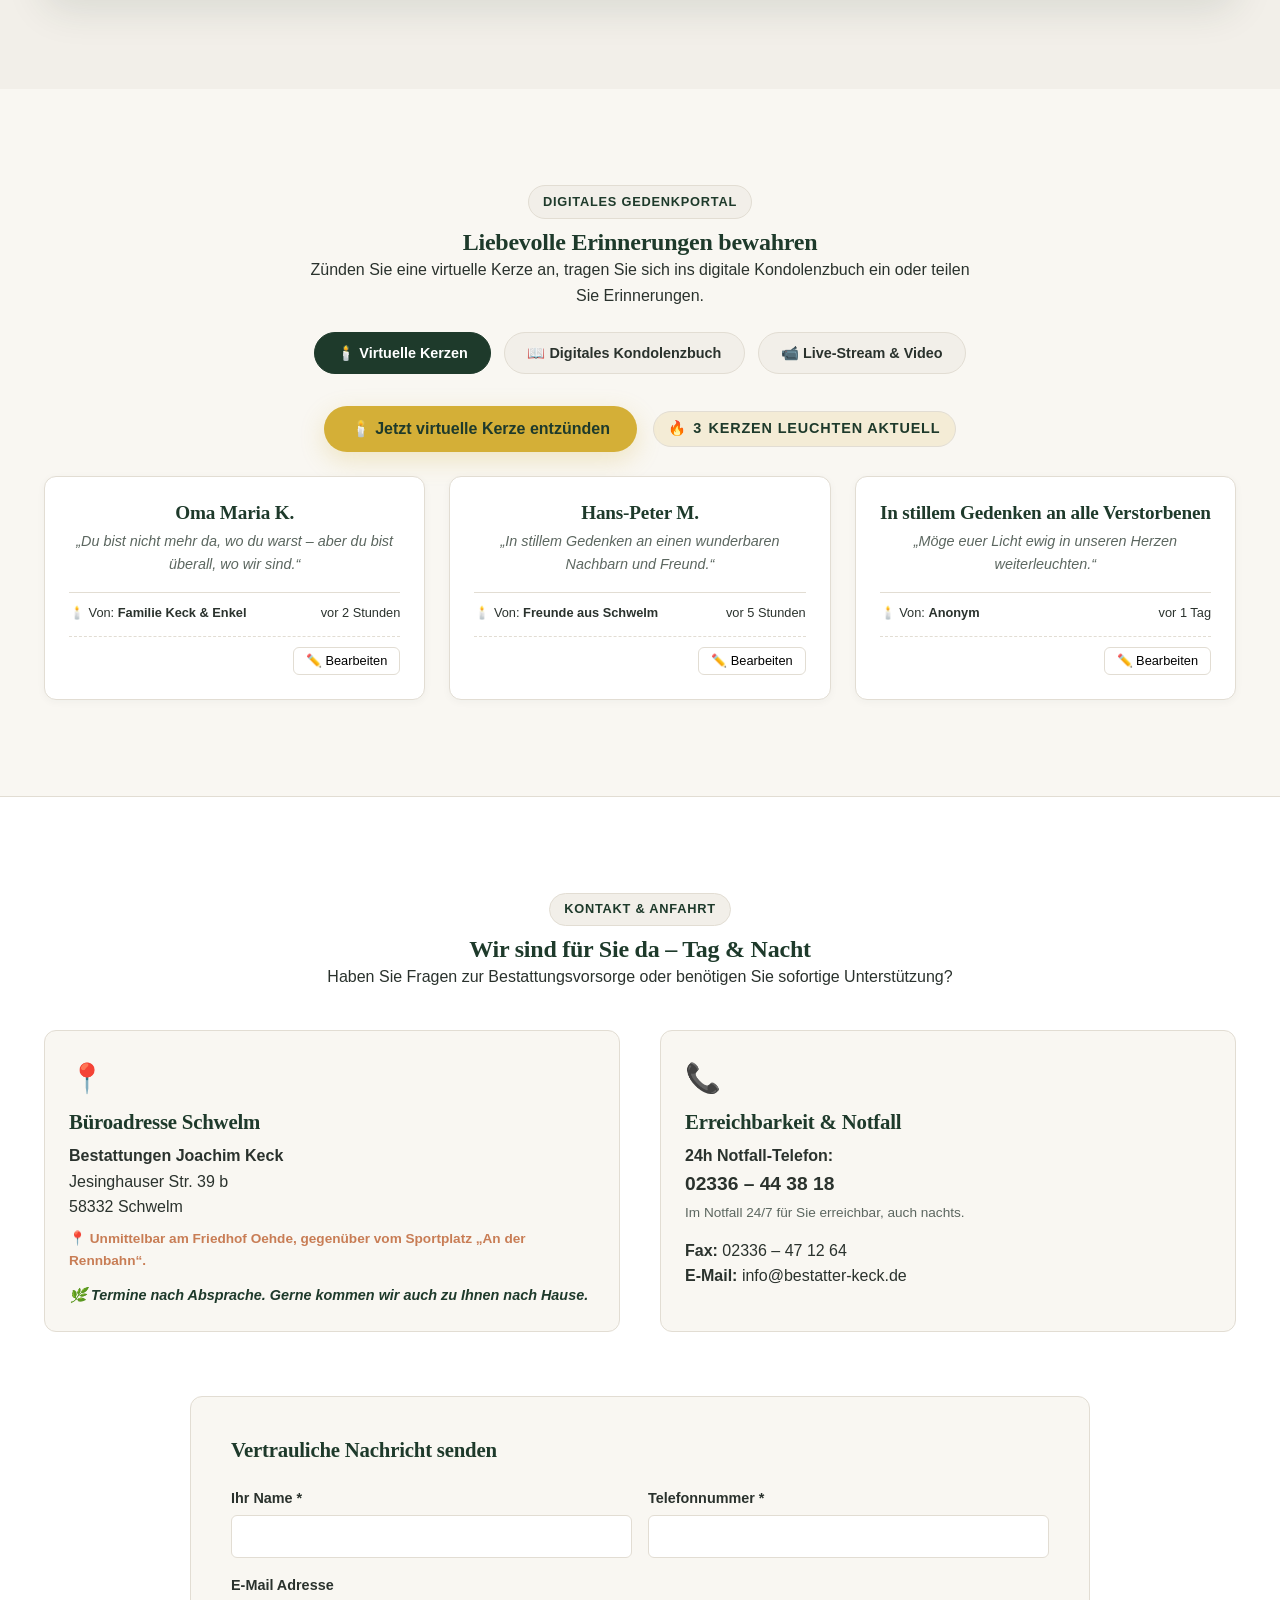
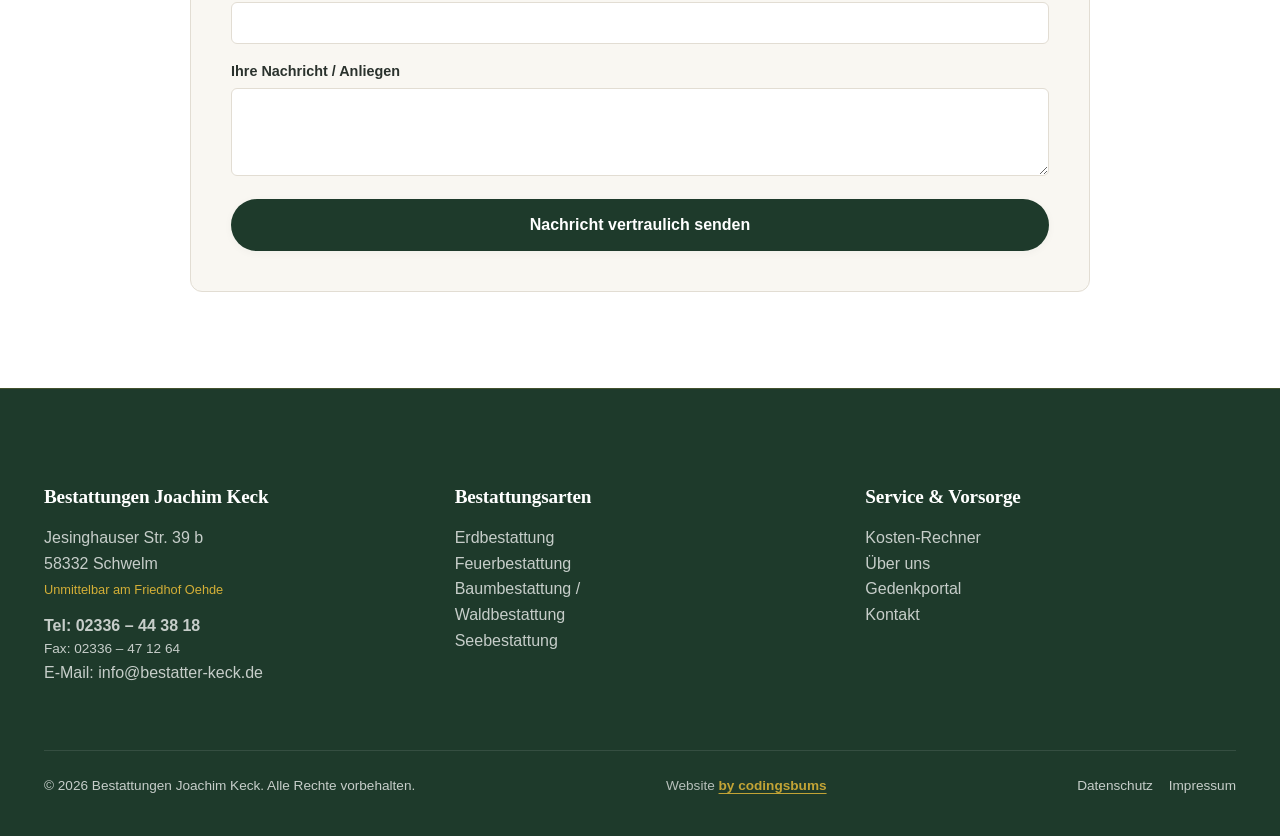
==== commit 4d05cff4: "fix(layout): force Baumbestattung / to stay together on line 1 and Waldbestattung on line 2" ====
--- a/index.html
+++ b/index.html
@@ -292,7 +292,7 @@
         <div class="burial-card">
           <div class="burial-card-body">
             <span class="badge" style="align-self: flex-start; margin-bottom: 0.8rem;" data-i18n="services.badgeTree">Naturnah</span>
-            <h3 data-i18n="services.treeTitle">Baumbestattung /<br>Waldbestattung</h3>
+            <h3 data-i18n="services.treeTitle"><span style="white-space: nowrap;">Baumbestattung /</span><br>Waldbestattung</h3>
             <p data-i18n="services.treeDesc">Naturnahe Beisetzung der biologisch abbaubaren Urne an den Wurzeln eines Baumes im Friedwald oder Ruhewald.</p>
 
             <button class="toggle-detail-btn" data-target="drawer-tree">
--- a/assets/css/global.css
+++ b/assets/css/global.css
@@ -582,10 +582,10 @@
 }
 
 .burial-card h3 {
-  font-size: 1.4rem;
-  line-height: 1.35;
+  font-size: 1.25rem;
+  line-height: 1.3;
   margin-block: 0.5rem 0.6rem;
-  min-height: 3.8rem;
+  min-height: 3.4rem;
 }
 
 .burial-card p {
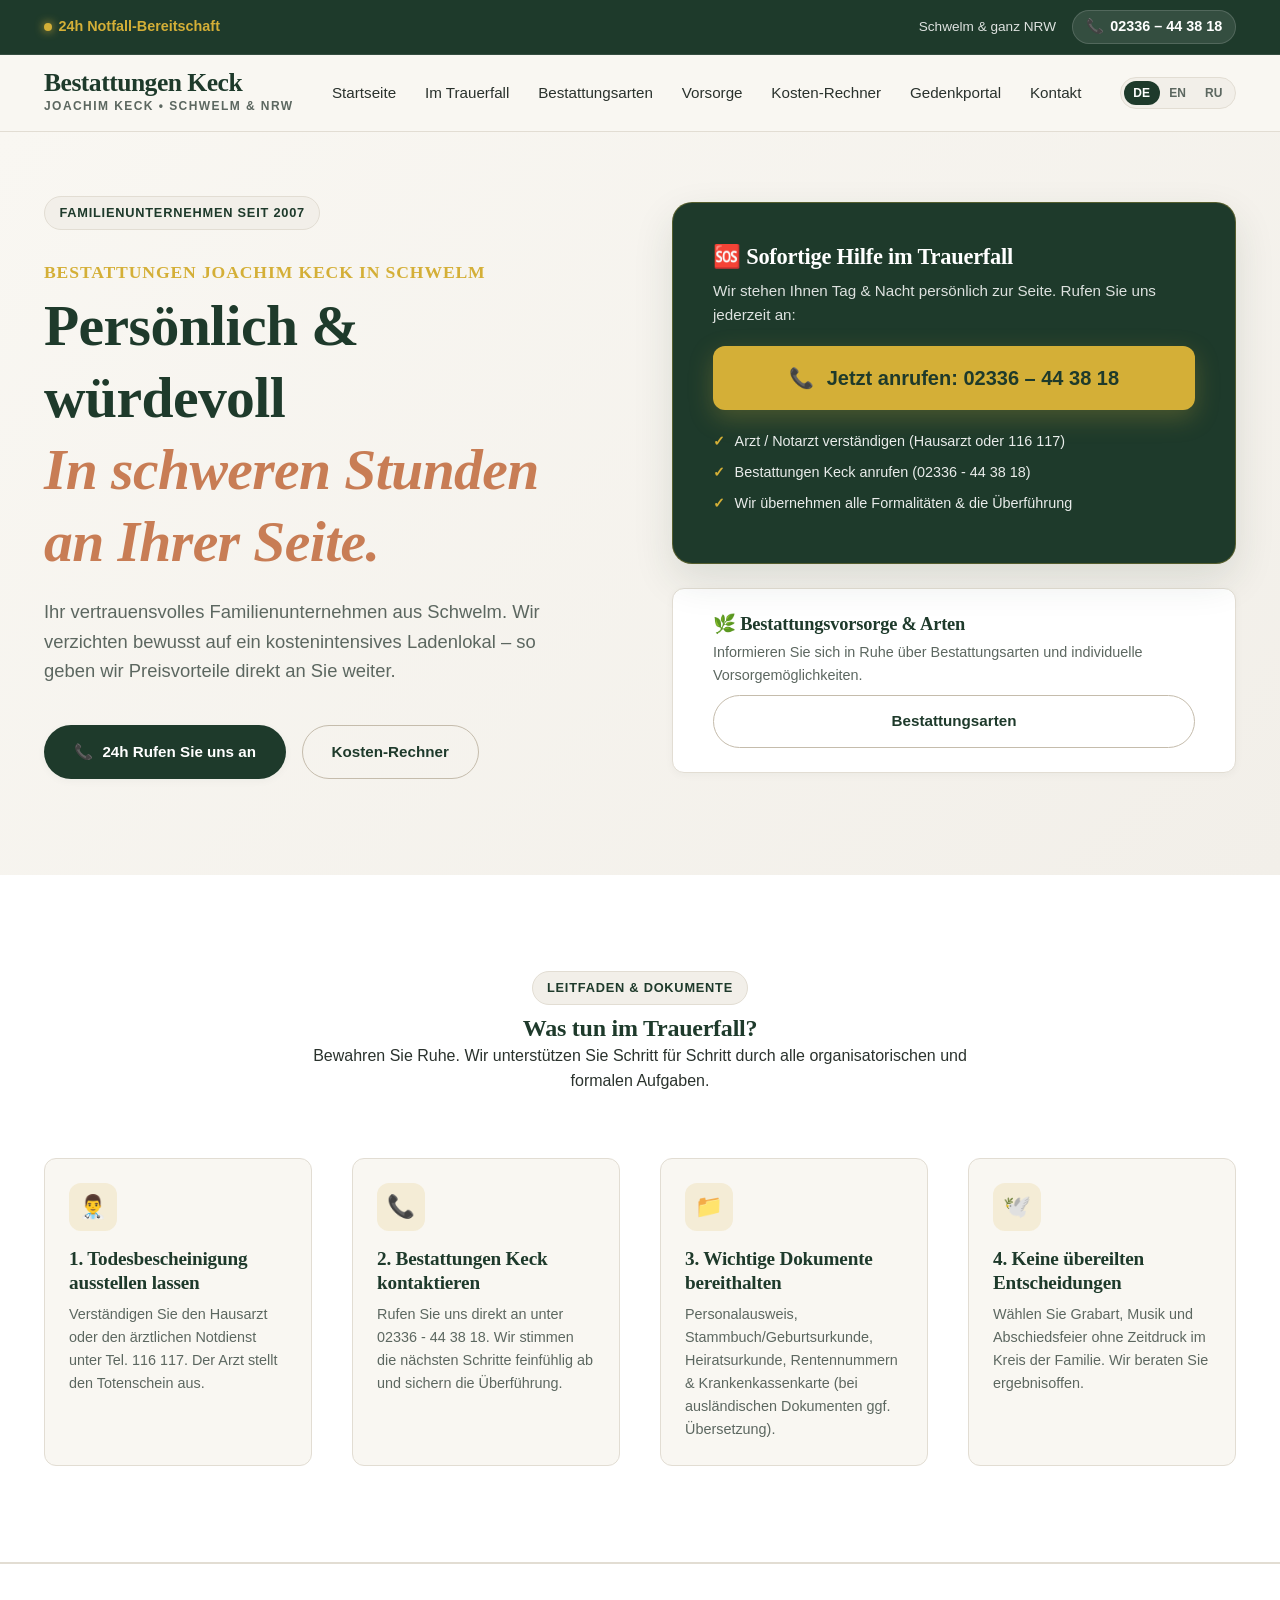
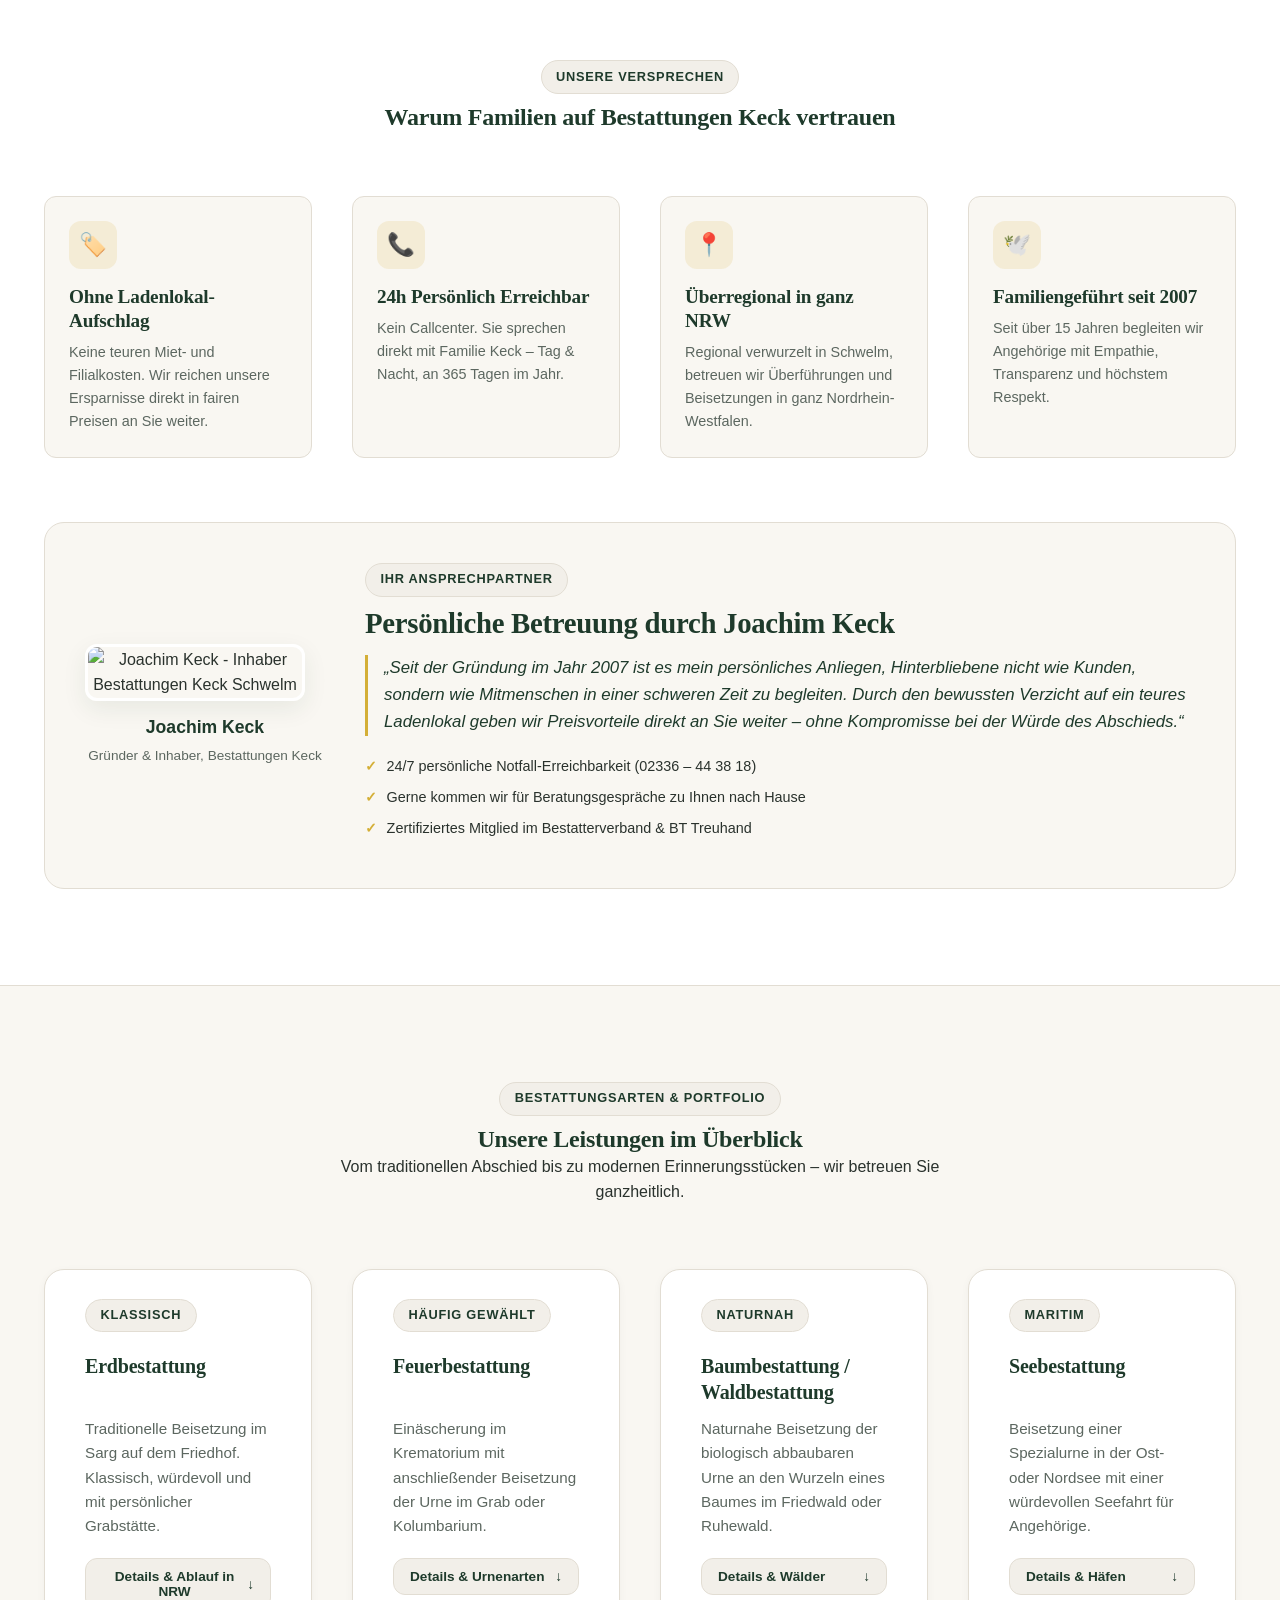
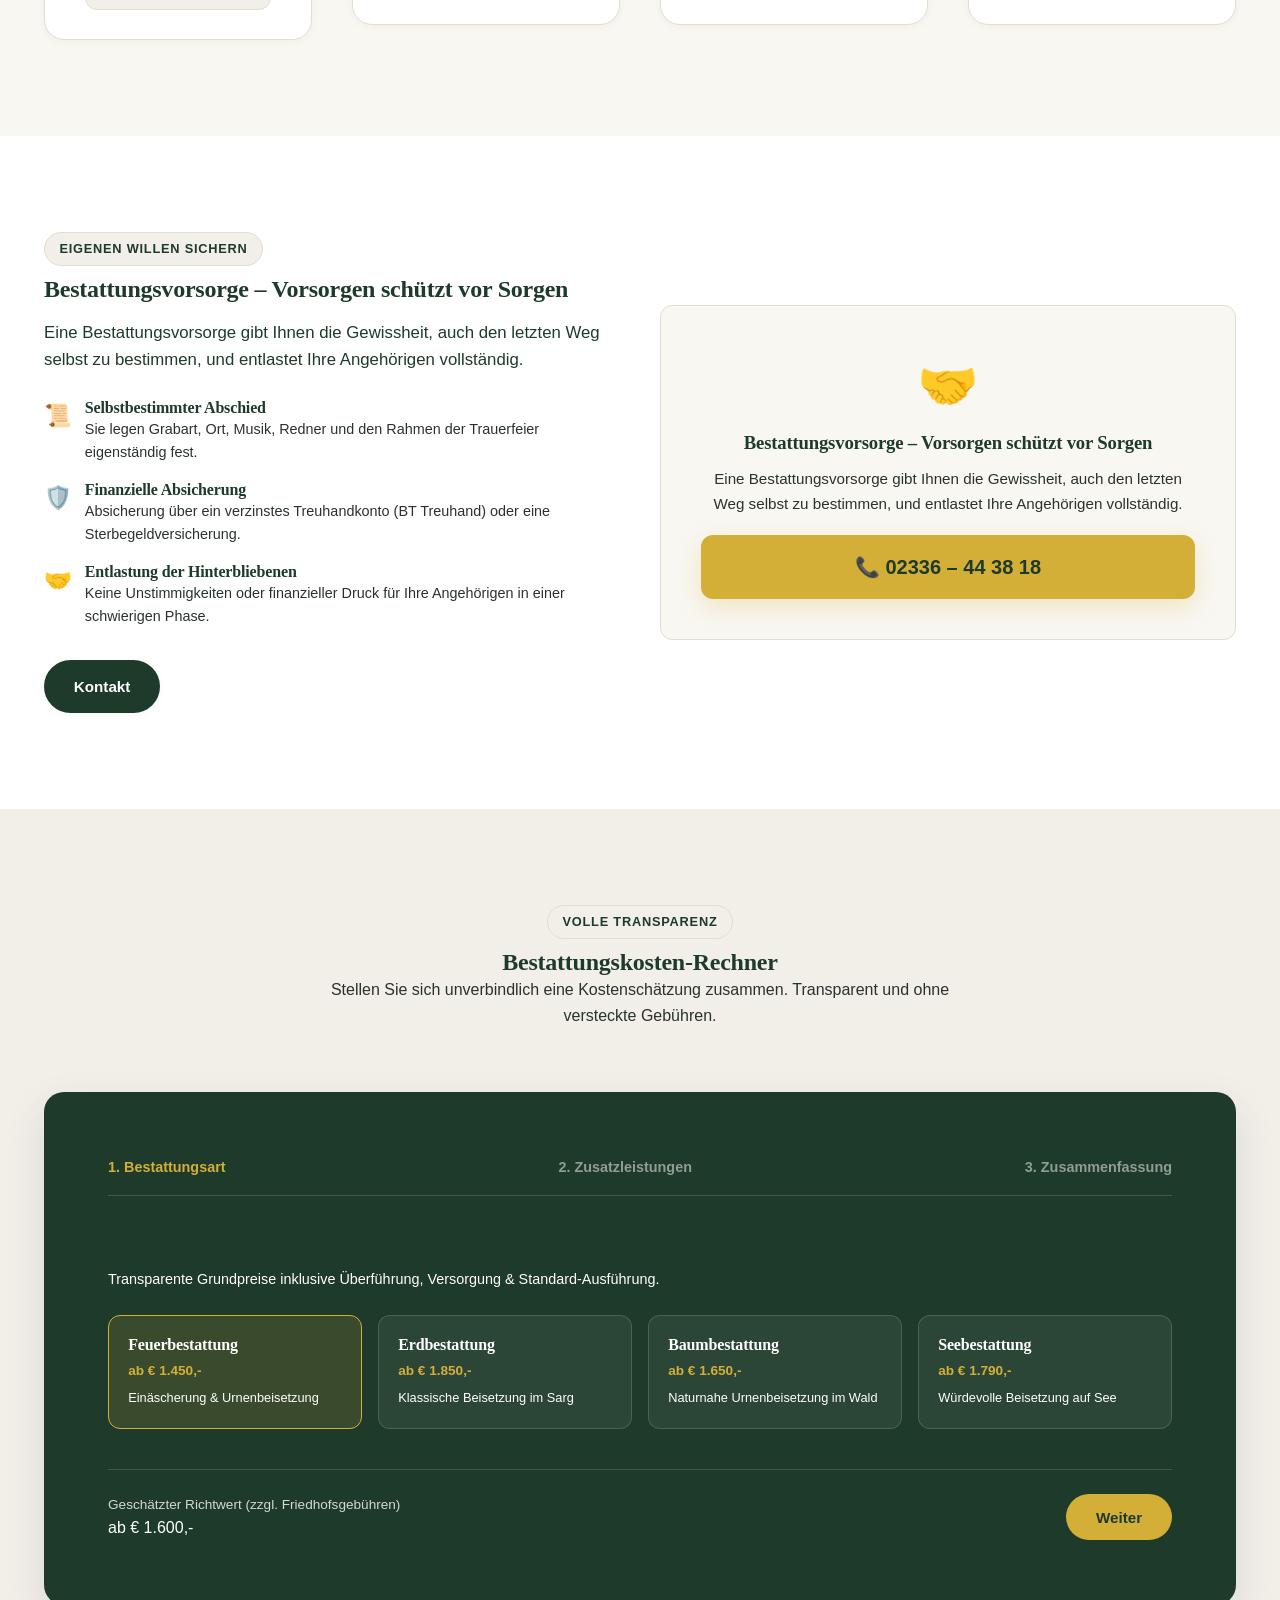
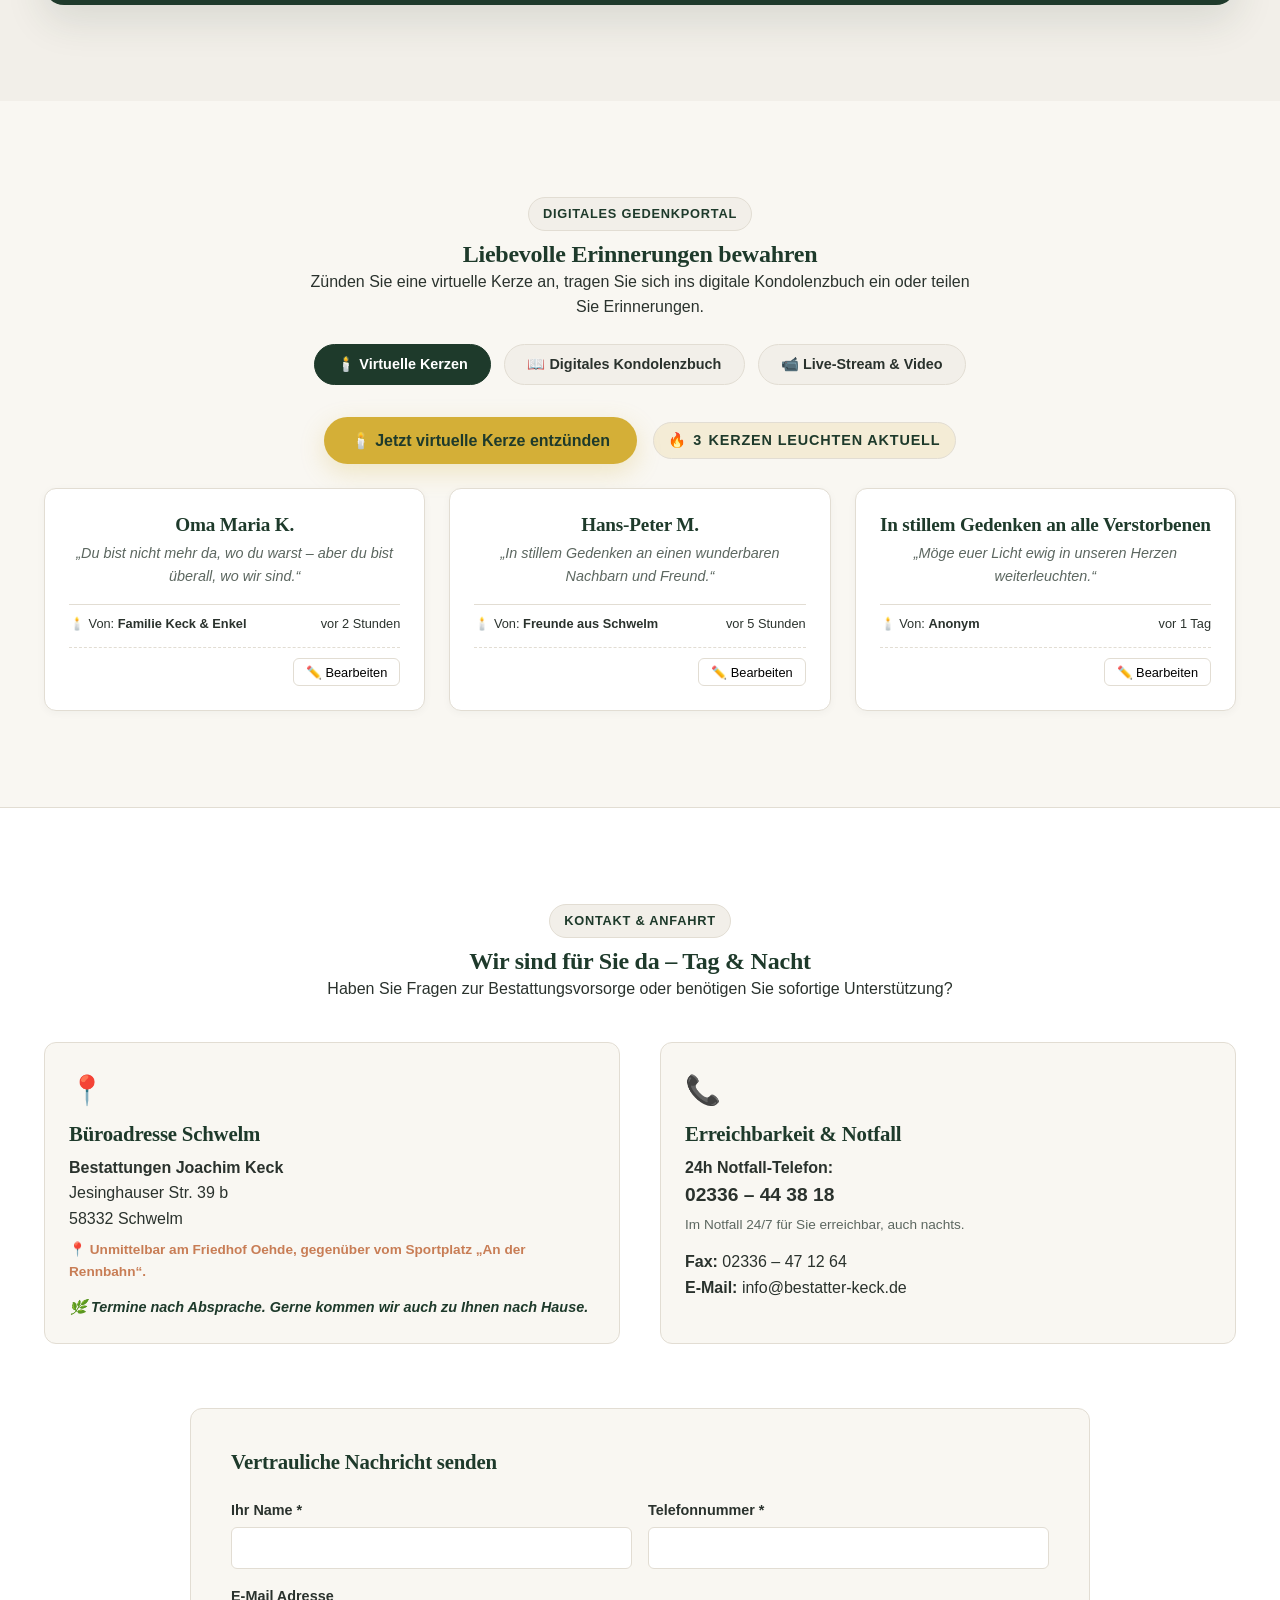
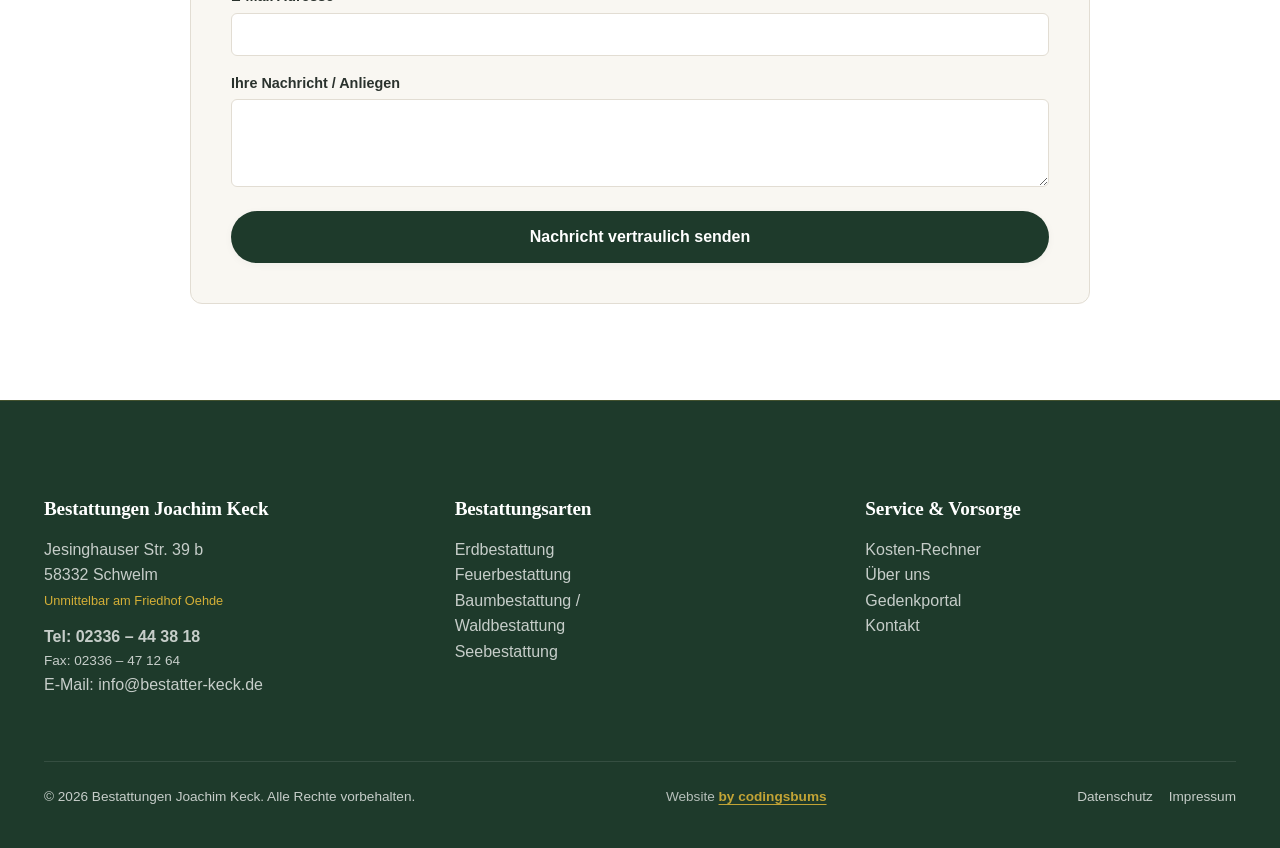
==== commit 40254d84: "seo: implement SEO optimizations, metadata, canonical tags, schema.org, 301 redirects, robots.txt an" ====
--- a/index.html
+++ b/index.html
@@ -4,7 +4,23 @@
   <meta charset="UTF-8">
   <meta name="viewport" content="width=device-width, initial-scale=1.0">
   <title>Bestattungen Joachim Keck | Schwelm & NRW</title>
-  <meta name="description" content="Bestattungen Joachim Keck aus Schwelm. Würdevolle Bestattungen & Vorsorge in ganz NRW – persönlich, transparent und ohne teure Ladenlokal-Aufschläge. 24h Notruf: 02336 - 44 38 18">
+  <link rel="canonical" href="https://bestatter-keck.de/">
+  <meta name="description" content="Bestattungen Joachim Keck Schwelm: Würdevolle Bestattungen & Vorsorge in ganz NRW – persönlich & transparent ohne Ladenlokal-Aufschlag. 24h: 02336-443818">
+  
+  <!-- Open Graph / Facebook / WhatsApp -->
+  <meta property="og:type" content="website">
+  <meta property="og:url" content="https://bestatter-keck.de/">
+  <meta property="og:title" content="Bestattungen Joachim Keck | Schwelm & NRW">
+  <meta property="og:description" content="Würdevolle Bestattungen & Vorsorge in Schwelm & ganz NRW – persönlich & transparent. 24h Notruf: 02336 - 44 38 18">
+  <meta property="og:image" content="https://bestatter-keck.de/wp-content/uploads/2023/03/header-bestattungen-keck-trauerweide-01.jpg">
+  <meta property="og:locale" content="de_DE">
+  <meta property="og:site_name" content="Bestattungen Joachim Keck">
+
+  <!-- Twitter Cards -->
+  <meta name="twitter:card" content="summary_large_image">
+  <meta name="twitter:title" content="Bestattungen Joachim Keck | Schwelm & NRW">
+  <meta name="twitter:description" content="Würdevolle Bestattungen & Vorsorge in Schwelm & ganz NRW. 24h Notruf: 02336 - 44 38 18">
+  <meta name="twitter:image" content="https://bestatter-keck.de/wp-content/uploads/2023/03/header-bestattungen-keck-trauerweide-01.jpg">
   
   <link rel="stylesheet" href="./assets/css/global.css">
   
@@ -12,20 +28,37 @@
   {
     "@context": "https://schema.org",
     "@type": "FuneralHome",
+    "@id": "https://bestatter-keck.de/#organization",
     "name": "Bestattungen Joachim Keck",
+    "url": "https://bestatter-keck.de",
+    "logo": "https://bestatter-keck.de/wp-content/uploads/2023/03/header-bestattungen-keck-trauerweide-01.jpg",
     "image": "https://bestatter-keck.de/wp-content/uploads/2023/03/header-bestattungen-keck-trauerweide-01.jpg",
-    "@id": "https://bestatter-keck.de",
-    "url": "https://bestatter-keck.de",
-    "telephone": "02336-443818",
-    "faxNumber": "02336-471264",
+    "telephone": "+49-2336-443818",
+    "faxNumber": "+49-2336-471264",
     "email": "info@bestatter-keck.de",
+    "priceRange": "€€",
     "address": {
       "@type": "PostalAddress",
       "streetAddress": "Jesinghauser Str. 39 b",
       "addressLocality": "Schwelm",
       "postalCode": "58332",
+      "addressRegion": "NRW",
       "addressCountry": "DE"
     },
+    "geo": {
+      "@type": "GeoCoordinates",
+      "latitude": 51.2882,
+      "longitude": 7.2917
+    },
+    "areaServed": [
+      "Schwelm",
+      "Ennepe-Ruhr-Kreis",
+      "Wuppertal",
+      "Gevelsberg",
+      "Ennepetal",
+      "Hagen",
+      "Nordrhein-Westfalen"
+    ],
     "openingHoursSpecification": {
       "@type": "OpeningHoursSpecification",
       "dayOfWeek": ["Monday", "Tuesday", "Wednesday", "Thursday", "Friday", "Saturday", "Sunday"],
@@ -90,6 +123,7 @@
       <div class="hero-content">
         <span class="badge" style="margin-bottom: 1rem;" data-i18n="hero.badge">Familienunternehmen seit 2007</span>
         <h1>
+          <span style="font-size: 1.1rem; display: block; text-transform: uppercase; letter-spacing: 0.05em; color: var(--color-accent); margin-bottom: 0.4rem; font-weight: 600;" data-i18n="hero.h1Sub">Bestattungen Joachim Keck in Schwelm</span>
           <span data-i18n="hero.titlePrefix">Persönlich & würdevoll</span>
           <span data-i18n="hero.titleAccent">In schweren Stunden an Ihrer Seite.</span>
         </h1>
